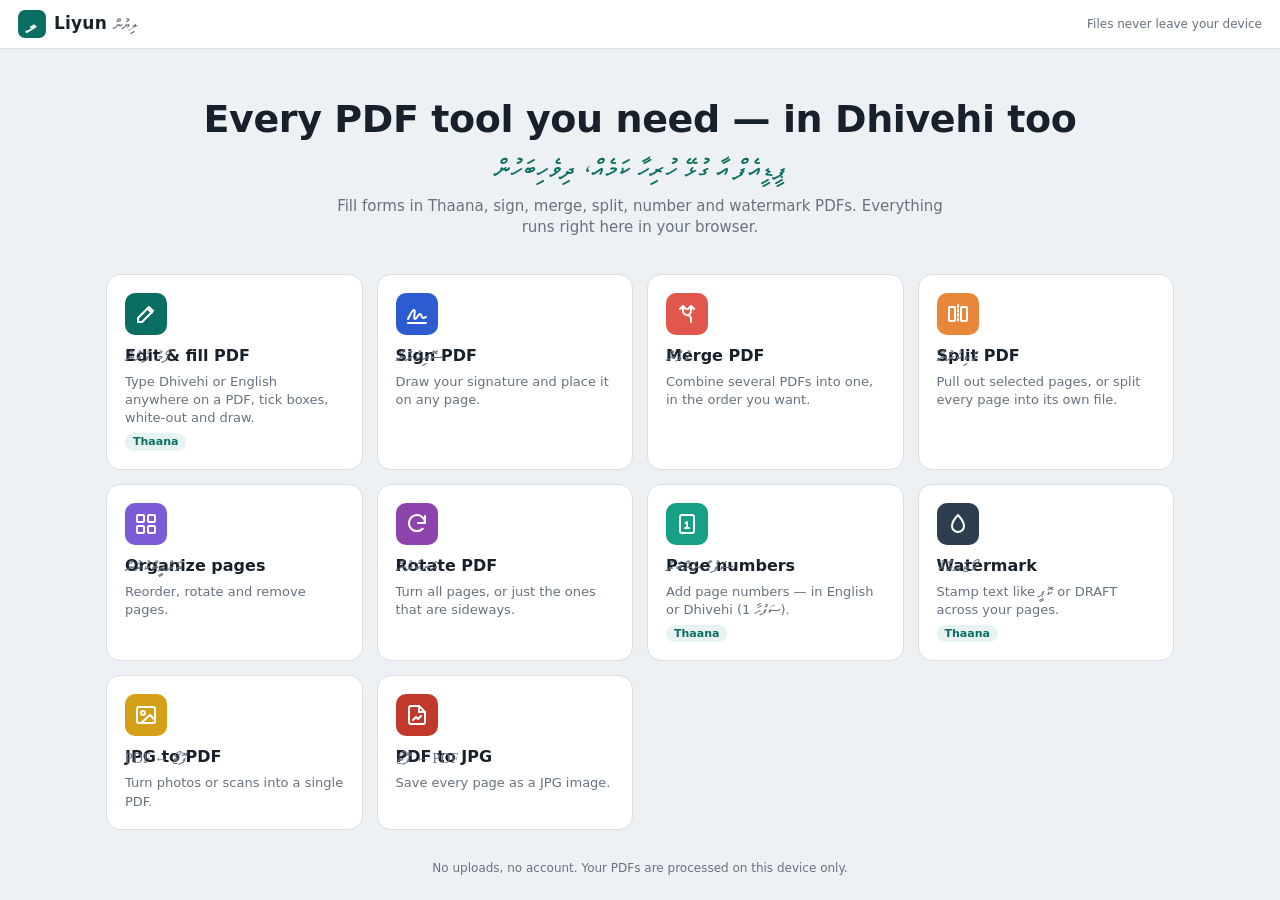
==== index.html @ a62fec7f "Liyun: Dhivehi PDF editor and toolbox Co-Authored-By: Claude Opus 5.5 <noreply@anthropic.com> Claude" ====
<!DOCTYPE html>
<html lang="en">
<head>
<meta charset="utf-8">
<meta name="viewport" content="width=device-width, initial-scale=1">
<title>Liyun — Dhivehi PDF Editor</title>
<style>
@font-face{font-family:"Faruma";src:url([data-uri]) format("truetype");font-display:block;unicode-range:U+0780-07BF,U+060C,U+061B,U+061F,U+FDF2}
:root{
  --bg:#eef1f4; --panel:#ffffff; --ink:#17212b; --muted:#66727f; --line:#d9dee4;
  --accent:#0b6e63; --accent-2:#e6f3f1; --danger:#c0392b; --sel:#1f7ae0;
  --ui:"Faruma",system-ui,-apple-system,"Segoe UI",Roboto,Arial,sans-serif;
}
*{box-sizing:border-box}
html,body{margin:0;height:100%;background:var(--bg);color:var(--ink);font:14px/1.4 var(--ui)}
button,select,input{font:inherit;color:inherit}
.thaana{font-family:"Faruma",sans-serif;direction:rtl}

/* ---------- top bar ---------- */
header{position:sticky;top:0;z-index:50;background:var(--panel);border-bottom:1px solid var(--line);display:flex;flex-wrap:wrap;align-items:center;gap:6px;padding:8px 10px}
.brand{display:flex;align-items:center;gap:8px;margin-right:6px;font-weight:700;letter-spacing:.2px;white-space:nowrap}
.brand .logo{width:28px;height:28px;border-radius:7px;background:var(--accent);color:#fff;display:grid;place-items:center;font-family:Faruma;font-size:17px;padding-top:3px}
.brand small{font-weight:400;color:var(--muted);font-family:Faruma}
.grp{display:flex;align-items:center;gap:2px;padding:2px;border:1px solid var(--line);border-radius:9px;background:#fafbfc}
.sep{flex:1}
.btn{border:0;background:transparent;border-radius:7px;padding:6px 9px;cursor:pointer;display:inline-flex;align-items:center;gap:6px;white-space:nowrap;min-height:32px}
.btn:hover{background:#eef2f5}
.btn[aria-pressed="true"]{background:var(--accent-2);color:var(--accent);box-shadow:inset 0 0 0 1px #b7dcd6}
.btn svg{width:18px;height:18px;flex:none}
.btn.primary{background:var(--accent);color:#fff;padding:7px 14px}
.btn.primary:hover{background:#095a51}
.btn:disabled{opacity:.4;cursor:default}
.lbl{font-size:12px}
@media (max-width:1420px){.lbl.opt{display:none}}
@media (max-width:760px){.lbl{display:none}}
.kbtoggle{font-weight:700;min-width:64px;justify-content:center}
.kbtoggle .dv{font-family:Faruma;font-size:15px}
.num{width:46px;border:1px solid var(--line);border-radius:6px;padding:4px 5px;text-align:center;background:#fff}
.swatch{width:20px;height:20px;border-radius:50%;border:2px solid #fff;box-shadow:0 0 0 1px var(--line);cursor:pointer;padding:0}
.swatch[aria-pressed="true"]{box-shadow:0 0 0 2px var(--sel)}
input[type=color]{width:26px;height:26px;border:0;padding:0;background:none;cursor:pointer}

/* ---------- workspace ---------- */
main{padding:18px 12px 160px;display:flex;flex-direction:column;align-items:center;gap:18px}
.empty{max-width:640px;width:100%;margin-top:6vh;background:var(--panel);border:2px dashed #c3ccd5;border-radius:16px;padding:34px 28px;text-align:center}
.empty.drag{border-color:var(--accent);background:var(--accent-2)}
.empty h1{margin:0 0 4px;font-size:22px}
.empty .dvh{font-family:Faruma;direction:rtl;font-size:20px;color:var(--accent);margin:0 0 14px}
.empty p{color:var(--muted);margin:6px 0 18px}
.steps{display:grid;grid-template-columns:repeat(auto-fit,minmax(170px,1fr));gap:10px;text-align:left;margin-top:22px}
.steps div{background:#f6f8fa;border-radius:10px;padding:10px 12px;font-size:13px;color:#3b4652}
.steps b{display:block;color:var(--ink);margin-bottom:2px}

.pagewrap{display:flex;flex-direction:column;align-items:center;gap:6px}
.pagebar{display:flex;gap:8px;align-items:center;color:var(--muted);font-size:12px}
.pagebar button{border:1px solid var(--line);background:#fff;border-radius:6px;padding:2px 8px;cursor:pointer;font-size:12px}
.page{position:relative;background:#fff;box-shadow:0 1px 3px rgba(0,0,0,.12),0 6px 24px rgba(0,0,0,.06);overflow:hidden}
.page canvas.pdf{position:absolute;left:0;top:0}
.page.deleted{opacity:.25;filter:grayscale(1)}
.page.deleted .layer{pointer-events:none}
.layer{position:absolute;left:0;top:0;transform-origin:0 0;touch-action:none}
body.t-text .layer{cursor:text}
body.t-check .layer,body.t-cross .layer,body.t-dot .layer,body.t-white .layer{cursor:crosshair}
body.t-draw .layer{cursor:crosshair}

/* items */
.it{position:absolute}
.it.sel{outline:1.5px solid var(--sel);outline-offset:1px}
.it .h{display:none;position:absolute;width:12px;height:12px;background:#fff;border:1.5px solid var(--sel);border-radius:3px;right:-7px;bottom:-7px;cursor:nwse-resize;touch-action:none}
.it.sel .h{display:block}
.it .x{display:none;position:absolute;top:-11px;right:-11px;width:20px;height:20px;border-radius:50%;background:var(--danger);color:#fff;border:2px solid #fff;font:bold 12px/16px system-ui;text-align:center;cursor:pointer;padding:0;box-shadow:0 1px 3px rgba(0,0,0,.3);z-index:2}
.it.sel .x{display:block}
.it .grip{display:none;position:absolute;top:-11px;left:-11px;width:20px;height:20px;border-radius:50%;background:var(--sel);color:#fff;border:2px solid #fff;cursor:move;touch-action:none;box-shadow:0 1px 3px rgba(0,0,0,.3);z-index:2}
.it .grip svg{width:12px;height:12px;margin:2px}
.it.text.sel .grip,.it.text:hover .grip{display:block}
.it.text{white-space:pre;line-height:1.5;padding:0 2px;min-width:6px;cursor:text}
.it.text.r{transform:translateX(-100%)}
.it.text .ed{outline:none;min-height:1.5em;min-width:4px}
.it.text:not(.sel):hover{outline:1px dashed #9fb6cc}
.it.mark svg,.it.ink svg{width:100%;height:100%;display:block;overflow:visible}
.it.mark,.it.img,.it.rect,.it.ink{cursor:move}
.it.img img{width:100%;height:100%;display:block;pointer-events:none;user-select:none}
.it.rect{background:#fff}
body.t-white .it.rect{box-shadow:inset 0 0 0 1px #c9d3dc}
.it.rect.sel{box-shadow:inset 0 0 0 1px #c9d3dc}
.it.field{background:rgba(31,122,224,.08);border:1px solid rgba(31,122,224,.35);border-radius:2px;padding:0 2px;outline:none;font-family:Faruma,Arial,Helvetica,sans-serif;color:#0d2a8a}
.it.field:focus{background:rgba(31,122,224,.14);border-color:var(--sel)}
input.it.field[type=checkbox],input.it.field[type=radio]{margin:0;accent-color:#0d2a8a}
.drawing{position:absolute;left:0;top:0;pointer-events:none;overflow:visible}

/* on-screen keyboard */
.osk{position:fixed;left:50%;bottom:10px;transform:translateX(-50%);z-index:60;background:#22303c;color:#fff;border-radius:14px;padding:8px;box-shadow:0 10px 30px rgba(0,0,0,.3);display:none;user-select:none;width:min(620px,calc(100vw - 16px))}
.osk.on{display:block}
.osk .row{display:flex;gap:4px;justify-content:center;margin:4px 0;direction:ltr}
.osk button{flex:1;max-width:52px;height:42px;border:0;border-radius:7px;background:#3a4a58;color:#fff;font:20px Faruma,Arial,Helvetica,sans-serif;cursor:pointer;padding:0;touch-action:manipulation}
.osk button:active{background:#56697a}
.osk button.w{max-width:none;font:13px system-ui}
.osk button.on{background:var(--accent)}
.osk .top{display:flex;justify-content:space-between;align-items:center;font:12px system-ui;color:#aab8c4;padding:0 4px 2px}
.osk .top button{flex:none;height:24px;width:auto;padding:0 10px;font:12px system-ui;max-width:none}

/* modal */
.modal{position:fixed;inset:0;background:rgba(15,23,30,.45);display:none;align-items:center;justify-content:center;z-index:80;padding:12px}
.modal.on{display:flex}
.card{background:#fff;border-radius:14px;padding:16px;width:min(560px,100%);box-shadow:0 20px 50px rgba(0,0,0,.3)}
.card h3{margin:0 0 10px;font-size:16px}
.sigtabs{display:flex;gap:6px;margin-bottom:10px;flex-wrap:wrap}
.sigtabs button{border:1px solid var(--line);background:#fff;border-radius:8px;padding:6px 12px;cursor:pointer;display:inline-flex;align-items:center;gap:6px}
.sigtabs button[aria-pressed="true"]{border-color:var(--accent);background:var(--accent-2);color:var(--accent);font-weight:600}
.sigtabs img{height:22px;max-width:90px;object-fit:contain}
.sigdrop{min-height:200px;border:1px dashed #c3ccd5;border-radius:10px;display:grid;place-items:center;padding:10px;text-align:center;
  background-color:#fff;background-image:linear-gradient(45deg,#f0f2f4 25%,transparent 25%,transparent 75%,#f0f2f4 75%),linear-gradient(45deg,#f0f2f4 25%,transparent 25%,transparent 75%,#f0f2f4 75%);background-size:16px 16px;background-position:0 0,8px 8px}
.sigdrop.drag{border-color:var(--accent)}
.sigdrop small{display:block;color:var(--muted);margin-top:8px;font-size:12px}
.sigdrop canvas{max-width:100%;max-height:220px}
.sigopts{display:flex;flex-wrap:wrap;gap:8px 16px;align-items:center;margin-top:10px;font-size:13px}
.chk{display:flex;gap:6px;align-items:center}
.sigpad{width:100%;height:200px;border:1px solid var(--line);border-radius:10px;background:#fbfcfd;touch-action:none;display:block}
.row-end{display:flex;justify-content:flex-end;gap:8px;margin-top:12px}
.btn.ghost{border:1px solid var(--line)}

.toast{position:fixed;left:50%;top:70px;transform:translateX(-50%);background:#17212b;color:#fff;padding:8px 14px;border-radius:9px;z-index:90;font-size:13px;opacity:0;transition:opacity .2s;pointer-events:none;max-width:90vw;text-align:center}
.toast.on{opacity:1}
.hint{position:fixed;right:12px;bottom:12px;background:#fff;border:1px solid var(--line);border-radius:10px;padding:8px 12px;font-size:12px;color:var(--muted);max-width:280px;z-index:40;box-shadow:0 4px 14px rgba(0,0,0,.06)}
.hint b{color:var(--ink)}
.hidden{display:none!important}

/* ---------- home ---------- */
.topnav{background:#fff;border-bottom:1px solid var(--line);display:flex;align-items:center;gap:10px;padding:10px 18px;position:sticky;top:0;z-index:50}
.topnav .brand{font-size:17px}
.topnav .sp{flex:1}
.topnav .note{color:var(--muted);font-size:12px}
.hero{text-align:center;padding:44px 16px 10px}
.hero h1{font-size:clamp(24px,4vw,38px);margin:0 0 6px;letter-spacing:-.4px}
.hero .dvh{font-family:Faruma;direction:rtl;font-size:clamp(18px,2.6vw,24px);color:var(--accent);margin:0 0 10px}
.hero p{color:var(--muted);max-width:620px;margin:0 auto;font-size:15px}
.continue{max-width:1100px;margin:18px auto 0;padding:0 16px}
.continue button{width:100%;text-align:left;background:var(--accent-2);border:1px solid #b7dcd6;border-radius:12px;padding:12px 16px;cursor:pointer;color:var(--accent);font-weight:600}
.grid{max-width:1100px;margin:26px auto 60px;padding:0 16px;display:grid;grid-template-columns:repeat(auto-fill,minmax(230px,1fr));gap:14px}
@media (max-width:560px){.grid{grid-template-columns:1fr 1fr;gap:10px}.card-t{min-height:0;padding:14px}.card-t .dv{margin-top:0;text-align:left}.card-t p{font-size:12px}}
.card-t{background:#fff;border:1px solid var(--line);border-radius:14px;padding:18px;cursor:pointer;text-align:left;display:flex;flex-direction:column;gap:6px;transition:transform .12s,box-shadow .12s;min-height:150px}
.card-t:hover{transform:translateY(-2px);box-shadow:0 10px 24px rgba(20,40,60,.08);border-color:#c8d2dc}
.card-t .ic{width:42px;height:42px;border-radius:10px;display:grid;place-items:center;color:#fff;margin-bottom:4px}
.card-t .ic svg{width:24px;height:24px}
.card-t h3{margin:0;font-size:16px}
.card-t .dv{font-family:Faruma;direction:rtl;text-align:right;color:var(--muted);font-size:14px;margin-top:-26px}
.card-t p{margin:0;color:var(--muted);font-size:13px}
.card-t .tag{align-self:flex-start;font-size:11px;background:var(--accent-2);color:var(--accent);border-radius:999px;padding:1px 8px;font-weight:600}
.privacy{max-width:1100px;margin:-30px auto 50px;padding:0 16px;color:var(--muted);font-size:12px;text-align:center}

/* ---------- tool view ---------- */
.tv-head{text-align:center;padding:34px 16px 8px}
.tv-head h1{margin:0 0 4px;font-size:clamp(22px,3.4vw,32px)}
.tv-head .dvh{font-family:Faruma;direction:rtl;color:var(--accent);font-size:18px}
.tv-head p{color:var(--muted);margin:6px auto 0;max-width:560px}
.picker{max-width:640px;margin:22px auto;background:#fff;border:2px dashed #c3ccd5;border-radius:16px;padding:36px 20px;text-align:center}
.picker.drag{border-color:var(--accent);background:var(--accent-2)}
.picker .btn.primary{font-size:16px;padding:12px 22px}
.picker small{display:block;color:var(--muted);margin-top:8px}
.work{display:grid;grid-template-columns:1fr 320px;min-height:calc(100vh - 57px)}
@media (max-width:820px){.work{grid-template-columns:1fr}.side{position:static!important;height:auto!important;border-left:0!important;border-top:1px solid var(--line)}}
.stage{padding:22px;overflow:auto}
.side{background:#fff;border-left:1px solid var(--line);padding:18px;position:sticky;top:57px;height:calc(100vh - 57px);overflow:auto;display:flex;flex-direction:column;gap:14px}
.side h2{margin:0;font-size:18px}
.side .opt{display:flex;flex-direction:column;gap:6px}
.side .opt>label.t{font-size:12px;font-weight:600;color:#3b4652;text-transform:uppercase;letter-spacing:.4px}
.side input[type=text],.side input[type=number],.side select{border:1px solid var(--line);border-radius:8px;padding:8px 10px;background:#fff;width:100%}
.side .seg{display:flex;flex-wrap:wrap;gap:6px}
.side .seg button{flex:1;border:1px solid var(--line);background:#fff;border-radius:8px;padding:8px 6px;cursor:pointer;font-size:13px;min-width:70px}
.side .seg button[aria-pressed="true"]{border-color:var(--accent);background:var(--accent-2);color:var(--accent);font-weight:600}
.side .chk{display:flex;gap:8px;align-items:center;font-size:13px}
.side .go{margin-top:auto;padding:14px;font-size:16px;justify-content:center;width:100%}
.side .muted{color:var(--muted);font-size:12px}
.posgrid{display:grid;grid-template-columns:repeat(3,1fr);gap:4px;width:150px}
.posgrid button{height:30px;border:1px solid var(--line);background:#fff;border-radius:6px;cursor:pointer}
.posgrid button[aria-pressed="true"]{background:var(--accent);border-color:var(--accent)}
.posgrid button.blank{visibility:hidden}

.thumbs{display:flex;flex-wrap:wrap;gap:16px;justify-content:center;align-items:flex-start}
.th{position:relative;background:#fff;border-radius:10px;padding:10px 10px 8px;box-shadow:0 1px 3px rgba(0,0,0,.1);display:flex;flex-direction:column;align-items:center;gap:6px;width:170px;user-select:none}
.th.dragging{opacity:.4}
.th.over{outline:2px dashed var(--accent);outline-offset:3px}
.th .pv{width:150px;height:190px;display:grid;place-items:center;position:relative;overflow:hidden}
.th .pv canvas,.th .pv img{max-width:150px;max-height:190px;box-shadow:0 0 0 1px #e3e7eb;transition:transform .2s;background:#fff}
.th .cap{font-size:12px;color:var(--muted);max-width:150px;overflow:hidden;text-overflow:ellipsis;white-space:nowrap}
.th .acts{position:absolute;top:4px;right:4px;display:flex;gap:3px;opacity:0;transition:opacity .15s}
.th:hover .acts,.th:focus-within .acts{opacity:1}
@media (hover:none){.th .acts{opacity:1}}
.th .acts button{width:26px;height:26px;border-radius:50%;border:0;background:#17212bcc;color:#fff;cursor:pointer;display:grid;place-items:center;padding:0}
.th .acts button svg{width:14px;height:14px}
.th .acts button.del{background:var(--danger)}
.th.sel{box-shadow:0 0 0 3px var(--accent)}
.th.sel::after{content:"✓";position:absolute;left:8px;top:8px;width:22px;height:22px;border-radius:50%;background:var(--accent);color:#fff;font:bold 13px/22px system-ui;text-align:center}
.th.off{opacity:.35}
.th .badge{position:absolute;left:0;right:0;font:12px Faruma,Arial,Helvetica,sans-serif;color:#c0392b;text-align:center;pointer-events:none}
.th .wm{position:absolute;inset:0;display:grid;place-items:center;pointer-events:none;font-family:Faruma,Arial,Helvetica,sans-serif;white-space:nowrap}
.addmore{width:170px;min-height:228px;border:2px dashed #c3ccd5;border-radius:10px;background:transparent;cursor:pointer;color:var(--muted);font-size:13px;display:flex;flex-direction:column;align-items:center;justify-content:center;gap:6px}
.addmore:hover{border-color:var(--accent);color:var(--accent)}
.addmore b{font-size:30px;font-weight:300}

.done{max-width:560px;margin:60px auto;background:#fff;border-radius:16px;padding:34px 24px;text-align:center;box-shadow:0 10px 30px rgba(0,0,0,.06)}
.done .ok{width:56px;height:56px;border-radius:50%;background:var(--accent);color:#fff;display:grid;place-items:center;margin:0 auto 12px;font-size:28px}
.done h2{margin:0 0 6px}
.done p{color:var(--muted);margin:0 0 18px}
.done .btns{display:flex;flex-wrap:wrap;gap:8px;justify-content:center}
.busy{position:fixed;inset:0;background:rgba(255,255,255,.7);display:none;place-items:center;z-index:95;font-weight:600}
.busy.on{display:grid}
.busy div{background:#fff;border-radius:12px;padding:16px 22px;box-shadow:0 10px 30px rgba(0,0,0,.12)}

</style>
</head>
<body class="t-text">
<div id="homeView" class="view"></div>
<div id="toolView" class="view hidden"></div>
<div id="editorView" class="view hidden">
<header id="bar">
  <button class="btn" id="backBtn" title="All tools"><svg viewBox="0 0 24 24" fill="none" stroke="currentColor" stroke-width="2" stroke-linecap="round" stroke-linejoin="round"><path d="M15 18l-6-6 6-6"/></svg></button>
  <div class="brand"><div class="logo">ލ</div><div>Liyun</div></div>

  <button class="btn" id="openBtn" title="Open a PDF"><svg viewBox="0 0 24 24" fill="none" stroke="currentColor" stroke-width="2" stroke-linecap="round" stroke-linejoin="round"><path d="M3 7a2 2 0 0 1 2-2h4l2 2h8a2 2 0 0 1 2 2v8a2 2 0 0 1-2 2H5a2 2 0 0 1-2-2z"/></svg><span class="lbl">Open PDF</span></button>

  <div class="grp" id="tools">
    <button class="btn" data-tool="select" title="Select / move (V)"><svg viewBox="0 0 24 24" fill="none" stroke="currentColor" stroke-width="2" stroke-linejoin="round"><path d="M5 3l14 8-6 2-3 6z"/></svg><span class="lbl opt">Select</span></button>
    <button class="btn" data-tool="text" aria-pressed="true" title="Type text — click on the page (T)"><svg viewBox="0 0 24 24" fill="none" stroke="currentColor" stroke-width="2" stroke-linecap="round"><path d="M5 6V4h14v2M12 4v16M9 20h6"/></svg><span class="lbl">Text</span></button>
    <button class="btn" data-tool="check" title="Tick a box (C)"><svg viewBox="0 0 24 24" fill="none" stroke="currentColor" stroke-width="2.6" stroke-linecap="round" stroke-linejoin="round"><path d="M4 12.5l5.5 5.5L20 6"/></svg></button>
    <button class="btn" data-tool="cross" title="Cross mark (X)"><svg viewBox="0 0 24 24" fill="none" stroke="currentColor" stroke-width="2.6" stroke-linecap="round"><path d="M6 6l12 12M18 6L6 18"/></svg></button>
    <button class="btn" data-tool="dot" title="Dot"><svg viewBox="0 0 24 24"><circle cx="12" cy="12" r="5" fill="currentColor"/></svg></button>
    <button class="btn" data-tool="white" title="Whiteout — drag to cover existing content (W)"><svg viewBox="0 0 24 24" fill="none" stroke="currentColor" stroke-width="2"><rect x="4" y="6" width="16" height="12" rx="1.5" fill="#fff"/><path d="M8 10h8M8 14h5" stroke-dasharray="2 2"/></svg><span class="lbl opt">Whiteout</span></button>
    <button class="btn" data-tool="draw" title="Freehand pen (D)"><svg viewBox="0 0 24 24" fill="none" stroke="currentColor" stroke-width="2" stroke-linecap="round" stroke-linejoin="round"><path d="M4 20c3-1 4-3 6-6s4-7 7-9c2-1 3 1 2 3-2 3-6 5-9 8"/></svg><span class="lbl opt">Draw</span></button>
    <button class="btn" id="sigBtn" title="Add a signature"><svg viewBox="0 0 24 24" fill="none" stroke="currentColor" stroke-width="2" stroke-linecap="round"><path d="M3 17c2-4 4-9 6-9s-1 9 1 9 3-5 5-5 1 4 3 4 2-1 3-1M3 21h18"/></svg><span class="lbl opt">Sign</span></button>
    <button class="btn" id="imgBtn" title="Add an image / photo"><svg viewBox="0 0 24 24" fill="none" stroke="currentColor" stroke-width="2" stroke-linejoin="round"><rect x="3" y="4" width="18" height="16" rx="2"/><circle cx="9" cy="10" r="2"/><path d="M21 17l-5-5-9 8"/></svg><span class="lbl opt">Image</span></button>
  </div>

  <div class="grp">
    <button class="btn kbtoggle" id="kbBtn" title="Typing language: phonetic Dhivehi keyboard on/off (Ctrl+Space)"><span class="dv">ދިވެހި</span></button>
    <button class="btn" id="oskBtn" title="Show on-screen Thaana keyboard"><svg viewBox="0 0 24 24" fill="none" stroke="currentColor" stroke-width="2" stroke-linecap="round"><rect x="2" y="6" width="20" height="12" rx="2"/><path d="M6 10h.01M10 10h.01M14 10h.01M18 10h.01M7 14h10"/></svg></button>
  </div>

  <div class="grp" title="Text & mark style">
    <input class="num" id="sizeIn" type="number" min="5" max="72" step="1" value="14" title="Font size (pt)">
    <button class="btn" id="boldBtn" title="Bold" style="font-weight:800;padding:6px 8px">B</button>
    <button class="swatch" data-color="#0d2a8a" style="background:#0d2a8a" aria-pressed="true" title="Blue ink"></button>
    <button class="swatch" data-color="#111111" style="background:#111" title="Black"></button>
    <button class="swatch" data-color="#c0392b" style="background:#c0392b" title="Red"></button>
    <input type="color" id="colorIn" value="#0d2a8a" title="Custom colour">
  </div>

  <div class="grp">
    <button class="btn" id="undoBtn" title="Undo (Ctrl+Z)"><svg viewBox="0 0 24 24" fill="none" stroke="currentColor" stroke-width="2" stroke-linecap="round" stroke-linejoin="round"><path d="M9 14L4 9l5-5"/><path d="M4 9h10a6 6 0 0 1 0 12h-3"/></svg></button>
    <button class="btn" id="zoomOut" title="Zoom out">−</button>
    <span id="zoomLbl" class="lbl" style="min-width:40px;text-align:center">100%</span>
    <button class="btn" id="zoomIn" title="Zoom in">+</button>
  </div>

  <div class="sep"></div>
  <button class="btn primary" id="saveBtn" disabled><svg viewBox="0 0 24 24" fill="none" stroke="currentColor" stroke-width="2" stroke-linecap="round" stroke-linejoin="round"><path d="M12 3v12M7 10l5 5 5-5M5 21h14"/></svg>Download PDF</button>
</header>

<main id="main">
  <div class="empty" id="empty">
    <h1>Edit PDFs and fill forms in Dhivehi</h1>
    <div class="dvh">ޕީޑީއެފް ފޯމުތައް ދިވެހިން ފުރުމަށް</div>
    <p>Open a PDF, click where you want to write, and type. Everything stays in your browser.</p>
    <button class="btn primary" id="openBtn2" style="font-size:15px;padding:10px 18px">Choose a PDF…</button>
    <div style="color:var(--muted);font-size:12px;margin-top:8px">or drop a file here</div>
    <div class="steps">
      <div><b>1 · Type</b>Pick <b style="display:inline">Text</b>, click on a dotted line and type. Your normal keys produce Thaana (phonetic layout: h=ހ, a=ަ …).</div>
      <div><b>2 · Tick & sign</b>Use ✓ / ✗ for boxes, <b style="display:inline">Sign</b> for a signature, <b style="display:inline">Image</b> for a photo.</div>
      <div><b>3 · Fix</b><b style="display:inline">Whiteout</b> covers old text so you can write over it. Drag items to move them.</div>
      <div><b>4 · Save</b><b style="display:inline">Download PDF</b> gives you the filled file, ready to print or email.</div>
    </div>
  </div>
  <div id="pages"></div>
</main>

</div>
<div class="hint hidden" id="hint"></div>

<div class="osk" id="osk">
  <div class="top"><span>Thaana keyboard</span><button id="oskClose">Close</button></div>
  <div id="oskRows"></div>
</div>

<div class="modal" id="sigModal">
  <div class="card">
    <h3>Add your signature <span class="thaana" style="color:var(--muted);font-weight:400">· ސޮއި</span></h3>
    <div class="sigtabs" id="sigTabs">
      <button data-m="draw" aria-pressed="true">Draw</button>
      <button data-m="upload">Upload image</button>
    </div>
    <div id="sigDraw"><canvas class="sigpad" id="sigPad"></canvas></div>
    <div id="sigUp" class="hidden">
      <div class="sigdrop" id="sigDrop">
        <canvas id="sigPrev" class="hidden"></canvas>
        <div id="sigPick"><button class="btn primary" id="sigChoose">Choose signature image…</button><small>A photo or scan of your signature on white paper works best (PNG, JPG)</small></div>
      </div>
      <div class="sigopts hidden" id="sigOpts">
        <label class="chk"><input type="checkbox" id="sigBg" checked> Remove white background</label>
        <label class="chk" id="sigStrWrap">Strength <input type="range" id="sigStr" min="0" max="100" value="55"></label>
        <label class="chk"><input type="checkbox" id="sigInk"> Make ink the selected colour</label>
        <button class="btn ghost" id="sigOther" style="margin-left:auto">Choose another</button>
      </div>
    </div>
    <label class="chk" style="margin-top:10px;font-size:13px;color:var(--muted)"><input type="checkbox" id="sigRemember" checked> Remember this signature on this device</label>
    <div class="row-end">
      <button class="btn ghost" id="sigClear">Clear</button>
      <button class="btn ghost" id="sigCancel">Cancel</button>
      <button class="btn primary" id="sigOk">Place signature</button>
    </div>
  </div>
</div>
<input type="file" id="sigIn" accept="image/*" hidden>

<input type="file" id="fileIn" accept="application/pdf,.pdf" hidden>
<input type="file" id="imgIn" accept="image/*" hidden>
<div class="toast" id="toast"></div>

<script src="pdf.min.js"></script>
<script src="pdf-lib.min.js"></script>
<script src="jszip.min.js"></script>
<script>
"use strict";
pdfjsLib.GlobalWorkerOptions.workerSrc = new URL("pdf.worker.min.js", document.baseURI).href;

/* ================= Thaana phonetic keyboard ================= */
const TMAP = {
  q:"ް",w:"އ",e:"ެ",r:"ރ",t:"ތ",y:"ޔ",u:"ު",i:"ި",o:"ޮ",p:"ޕ",
  a:"ަ",s:"ސ",d:"ދ",f:"ފ",g:"ގ",h:"ހ",j:"ޖ",k:"ކ",l:"ލ",
  z:"ޒ",x:"×",c:"ޗ",v:"ވ",b:"ބ",n:"ނ",m:"މ",
  Q:"ޤ",W:"ޢ",E:"ޭ",R:"ޜ",T:"ޓ",Y:"ޠ",U:"ޫ",I:"ީ",O:"ޯ",P:"÷",
  A:"ާ",S:"ށ",D:"ޑ",F:"ﷲ",G:"ޣ",H:"ޙ",J:"ޛ",K:"ޚ",L:"ޅ",
  Z:"ޡ",X:"ޘ",C:"ޝ",V:"ޥ",B:"ޞ",N:"ޏ",M:"ޟ",
  ",":"،",";":"؛","?":"؟","<":">",">":"<","(":")",")":"(","[":"]","]":"[","{":"}","}":"{"
};
const isFili = ch => /[ަ-ް]/.test(ch);
const RTL_RE = /[֐-ࣿיִ-﷿ﹰ-﻿]/;
const LTR_RE = /[A-Za-zÀ-ɏ]/;
function textDir(s){
  for (const ch of s){ if (RTL_RE.test(ch)) return "rtl"; if (LTR_RE.test(ch)) return "ltr"; }
  return null;
}

/* ================= state ================= */
const S = {
  file:null, name:"document.pdf", pdf:null, pages:[], items:[], scale:1,
  tool:"text", dv:true, size:14, color:"#0d2a8a", bold:false, sel:null,
  history:[], osk:false, current:0
};
let uid = 1;
const $ = id => document.getElementById(id);
const pagesEl = $("pages");

function toast(msg, ms=2600){ const t=$("toast"); t.textContent=msg; t.classList.add("on"); clearTimeout(t._h); t._h=setTimeout(()=>t.classList.remove("on"),ms); }

/* ================= tools & settings ================= */
function setTool(t){
  S.tool=t;
  document.querySelectorAll("#tools [data-tool]").forEach(b=>b.setAttribute("aria-pressed", b.dataset.tool===t));
  document.body.className = document.body.className.replace(/\bt-\w+/g,"").trim()+" t-"+t;
  if (t!=="select" && t!=="text") select(null);
  updateHint();
}
document.querySelectorAll("#tools [data-tool]").forEach(b=>b.onclick=()=>setTool(b.dataset.tool));

function setDv(on){
  S.dv=on;
  const b=$("kbBtn");
  b.innerHTML = on ? '<span class="dv">ދިވެހި</span>' : 'EN';
  b.setAttribute("aria-pressed", on);
  document.querySelectorAll(".ed,.it.field,[data-dv]").forEach(typingAttrs);
  updateHint();
}
// Phone keyboards auto-capitalise the first letter of a sentence. In Dhivehi mode a capital
// key is a different letter (h=ހ, H=ޙ), so switch that off while typing Thaana.
function typingAttrs(el){
  if(!el || !el.setAttribute) return;
  el.setAttribute("autocapitalize", S.dv ? "off" : "sentences");
  el.setAttribute("autocorrect","off");
  el.setAttribute("autocomplete","off");
  el.spellcheck=false;
}
$("kbBtn").onmousedown = e=>e.preventDefault();
$("kbBtn").onclick=()=>{ setDv(!S.dv); toast(S.dv?"Dhivehi typing on — your keys type Thaana":"English typing"); };

function updateHint(){
  const h=$("hint");
  if(!S.pdf || curView!=="editor"){h.classList.add("hidden");return;}
  h.classList.remove("hidden");
  const m={
    select:"<b>Select:</b> click an item to select it, drag to move, Delete to remove.",
    text:`<b>Text:</b> click on a line and type. Typing in <b>${S.dv?"Dhivehi":"English"}</b> — Ctrl+Space switches.`,
    check:"<b>Tick:</b> click a box to place ✓. Size follows the font size.",
    cross:"<b>Cross:</b> click to place ✗.",
    dot:"<b>Dot:</b> click to place a dot.",
    white:"<b>Whiteout:</b> drag a box over text you want to hide, then type on top.",
    draw:"<b>Draw:</b> drag to draw freehand."
  };
  h.innerHTML=m[S.tool]||"";
}

function setColor(c){
  S.color=c; $("colorIn").value=c;
  document.querySelectorAll(".swatch").forEach(s=>s.setAttribute("aria-pressed", s.dataset.color===c));
  const it=selItem(); if(it && "color" in it && it.type!=="rect"){ pushHist(); it.color=c; renderItem(it); }
}
document.querySelectorAll(".swatch").forEach(s=>{ s.onmousedown=e=>e.preventDefault(); s.onclick=()=>setColor(s.dataset.color); });
$("colorIn").oninput=e=>setColor(e.target.value);
$("sizeIn").onchange=e=>{
  const v=Math.max(5,Math.min(72,+e.target.value||14)); S.size=v; e.target.value=v;
  const it=selItem(); if(it && it.type==="text"){ pushHist(); it.size=v; renderItem(it); }
};
$("boldBtn").onmousedown=e=>e.preventDefault();
$("boldBtn").onclick=()=>{
  S.bold=!S.bold; $("boldBtn").setAttribute("aria-pressed",S.bold);
  const it=selItem(); if(it && it.type==="text"){ pushHist(); it.bold=S.bold; renderItem(it); }
};

/* ================= open PDF ================= */
$("openBtn").onclick=$("openBtn2").onclick=()=>$("fileIn").click();
$("fileIn").onchange=e=>{ const f=e.target.files[0]; if(f) openFile(f); e.target.value=""; };
const emptyEl=$("empty");
["dragover","dragenter"].forEach(ev=>document.addEventListener(ev,e=>{e.preventDefault(); emptyEl.classList.add("drag");}));
["dragleave","drop"].forEach(ev=>document.addEventListener(ev,e=>{e.preventDefault(); emptyEl.classList.remove("drag");}));
document.addEventListener("drop",e=>{
  if(curView!=="editor") return;
  const f=[...e.dataTransfer.files].find(f=>/pdf$/i.test(f.type)||/\.pdf$/i.test(f.name));
  if(f) openFile(f); else { const im=[...e.dataTransfer.files].find(f=>/^image\//.test(f.type)); if(im && S.pdf) addImageFile(im); }
});

async function openFile(file, force){
  if (!force && S.dirty && !confirmReplace()) return;
  try{
    const buf=new Uint8Array(await file.arrayBuffer());
    S.file=buf.slice(0); S.name=file.name||"document.pdf";
    const pdf=await pdfjsLib.getDocument({data:buf, isEvalSupported:false}).promise;
    S.pdf=pdf; S.dirty=false; S.items=[]; S.history=[]; S.sel=null; S.pages=[];
    pagesEl.innerHTML=""; emptyEl.classList.add("hidden");
    for(let i=1;i<=pdf.numPages;i++){
      const pg=await pdf.getPage(i);
      const vp=pg.getViewport({scale:1});
      S.pages.push({num:i, pg, vp, w:vp.width, h:vp.height, rotate:pg.rotate, deleted:false, rendered:0});
    }
    S.scale=fitScale();
    buildPages();
    for (const P of S.pages) await addFormFields(P);
    $("saveBtn").disabled=false;
    document.title = S.name+" — Liyun";
    updateHint();
    const nf=S.items.filter(i=>i.type==="field").length;
    if(S.pendingSign){ S.pendingSign=false; setTimeout(()=>$("sigBtn").click(),300); }
    toast(nf? `Loaded ${pdf.numPages} page(s) · ${nf} fillable field(s) found` : `Loaded ${pdf.numPages} page(s) — click anywhere to type`);
  }catch(err){
    console.error(err);
    toast("Couldn't open that PDF: "+(err.message||err), 5000);
  }
}
let pendingReplace=false;
function confirmReplace(){ if(pendingReplace){pendingReplace=false;return true;} pendingReplace=true; toast("You have unsaved edits. Open the file again to replace them.",4000); setTimeout(()=>pendingReplace=false,6000); return false; }

function fitScale(){
  const avail=Math.min(window.innerWidth-28, 1100);
  const w=Math.max(...S.pages.map(p=>p.w));
  return Math.max(0.4, Math.min(2, avail/w));
}

/* ================= page rendering ================= */
let io;
function buildPages(){
  pagesEl.innerHTML="";
  pagesEl.style.cssText="display:flex;flex-direction:column;align-items:center;gap:18px";
  io && io.disconnect();
  io=new IntersectionObserver(ents=>ents.forEach(en=>{ if(en.isIntersecting) renderPage(S.pages[+en.target.dataset.i]); }),{rootMargin:"600px"});
  S.pages.forEach((P,i)=>{
    const wrap=document.createElement("div"); wrap.className="pagewrap";
    const bar=document.createElement("div"); bar.className="pagebar";
    bar.innerHTML=`<span>Page ${P.num} of ${S.pages.length}</span><button>${P.deleted?"Restore page":"Remove page"}</button>`;
    bar.querySelector("button").onclick=()=>{ P.deleted=!P.deleted; P.el.classList.toggle("deleted",P.deleted); bar.querySelector("button").textContent=P.deleted?"Restore page":"Remove page"; toast(P.deleted?`Page ${P.num} will be left out of the download`:`Page ${P.num} restored`); };
    const el=document.createElement("div"); el.className="page"+(P.deleted?" deleted":""); el.dataset.i=i;
    const cv=document.createElement("canvas"); cv.className="pdf";
    const layer=document.createElement("div"); layer.className="layer";
    layer.style.width=P.w+"px"; layer.style.height=P.h+"px";
    el.append(cv,layer); wrap.append(bar,el); pagesEl.append(wrap);
    P.el=el; P.cv=cv; P.layer=layer; P.rendered=0;
    attachLayer(P);
    io.observe(el);
  });
  applyScale();
  S.items.forEach(renderItem);
}
function applyScale(){
  const s=S.scale;
  $("zoomLbl").textContent=Math.round(s*100)+"%";
  S.pages.forEach(P=>{
    P.el.style.width=P.w*s+"px"; P.el.style.height=P.h*s+"px";
    P.layer.style.transform=`scale(${s})`;
    P.cv.style.width=P.w*s+"px"; P.cv.style.height=P.h*s+"px";
    if(P.rendered && P.rendered!==s){ P.rendered=0; const r=P.el.getBoundingClientRect(); if(r.bottom>-600 && r.top<innerHeight+600) renderPage(P); }
  });
}
async function renderPage(P){
  if(!P || P.rendered===S.scale || P.rendering) return;
  P.rendering=true;
  const s=S.scale, dpr=Math.min(window.devicePixelRatio||1, 3);
  const vp=P.pg.getViewport({scale:s*dpr});
  const off=document.createElement("canvas"); off.width=Math.ceil(vp.width); off.height=Math.ceil(vp.height);
  try{
    await P.pg.render({canvasContext:off.getContext("2d"), viewport:vp}).promise;
    P.cv.width=off.width; P.cv.height=off.height; P.cv.getContext("2d").drawImage(off,0,0);
    P.rendered=s;
  }catch(e){ console.warn(e); }
  P.rendering=false;
  if(P.rendered!==S.scale) renderPage(P);
}
let zt;
function zoom(f){ if(!S.pdf) return; const old=S.scale; S.scale=Math.max(0.3,Math.min(4,+(S.scale*f).toFixed(3)));
  const m=$("main"); const cy=(scrollY+innerHeight/2)/ (document.body.scrollHeight||1);
  applyScale(); window.scrollTo(scrollX, cy*document.body.scrollHeight-innerHeight/2); }
$("zoomIn").onclick=()=>zoom(1.2); $("zoomOut").onclick=()=>zoom(1/1.2);

/* ================= items ================= */
function selItem(){ return S.items.find(i=>i.id===S.sel); }
function pushHist(){ S.dirty=true; S.history.push(S.items.map(i=>({...i}))); if(S.history.length>200) S.history.shift(); }
function undo(){
  const prev=S.history.pop(); if(!prev){ toast("Nothing to undo"); return; }
  S.items.filter(i=>i.type!=="field").forEach(i=>i.el && i.el.remove());
  const fields=S.items.filter(i=>i.type==="field");
  S.items=prev.map(i=>{ const o={...i}; if(o.type==="field"){ const f=fields.find(x=>x.id===o.id); o.el=f&&f.el; } else o.el=null; return o; });
  S.items.forEach(i=>{ if(i.type==="field"){ restoreField(i); } else renderItem(i); });
  S.sel=null;
}
$("undoBtn").onclick=undo;

function addItem(it){ it.id=uid++; S.items.push(it); renderItem(it); return it; }
function removeItem(it){ it.el && it.el.remove(); S.items=S.items.filter(i=>i!==it); if(S.sel===it.id) S.sel=null; }
function select(id){
  if(S.sel===id) return;
  const prev=selItem(); prev && prev.el && prev.el.classList.remove("sel");
  S.sel=id; const it=selItem();
  if(it){ it.el.classList.add("sel");
    if(it.type==="text"){ S.size=it.size; $("sizeIn").value=it.size; S.bold=!!it.bold; $("boldBtn").setAttribute("aria-pressed",S.bold); }
  }
}

const MARKS={
  check:'<path d="M4 12.5L9.5 18L20 6" fill="none" stroke="currentColor" stroke-width="2.8" stroke-linecap="round" stroke-linejoin="round"/>',
  cross:'<path d="M5.5 5.5L18.5 18.5M18.5 5.5L5.5 18.5" fill="none" stroke="currentColor" stroke-width="2.8" stroke-linecap="round"/>',
  dot:'<circle cx="12" cy="12" r="5.5" fill="currentColor"/>'
};
const MARK_PATHS={check:"M4 12.5L9.5 18L20 6", cross:"M5.5 5.5L18.5 18.5M18.5 5.5L5.5 18.5"};
const GRIP='<svg viewBox="0 0 12 12" fill="#fff"><circle cx="4" cy="3" r="1.2"/><circle cx="8" cy="3" r="1.2"/><circle cx="4" cy="6" r="1.2"/><circle cx="8" cy="6" r="1.2"/><circle cx="4" cy="9" r="1.2"/><circle cx="8" cy="9" r="1.2"/></svg>';

function renderItem(it){
  if(it.type==="field") return;
  const P=S.pages[it.page]; if(!P||!P.layer) return;
  let el=it.el;
  if(!el){
    el=document.createElement("div"); it.el=el; el.dataset.id=it.id;
    el.className="it "+it.type;
    if(it.type==="text"){
      el.innerHTML=`<div class="grip" title="Drag to move">${GRIP}</div><div class="ed" spellcheck="false"></div><button class="x" title="Delete">×</button>`;
      const ed=el.querySelector(".ed");
      try{ ed.contentEditable="plaintext-only"; }catch(e){ ed.contentEditable="true"; }
      if(ed.contentEditable!=="plaintext-only") ed.contentEditable="true";
      typingAttrs(ed);
      ed.textContent=it.text||"";
      ed.addEventListener("focus",()=>{ select(it.id); it._before=it.text; if(S.osk) ed.setAttribute("inputmode","none"); });
      ed.addEventListener("input",()=>{ it.text=ed.innerText.replace(/\n$/,""); updateTextDir(it); });
      ed.addEventListener("blur",()=>{
        it.text=ed.innerText.replace(/\n$/,"");
        if(!it.text.trim()){ removeItem(it); if(it._before) {} }
        else if(it._before!==it.text && it._before!==undefined){ /* history captured on create/edit start */ }
      });
      ed.addEventListener("paste",e=>{ e.preventDefault(); const t=(e.clipboardData||window.clipboardData).getData("text/plain"); document.execCommand("insertText",false,t); });
      el.querySelector(".grip").addEventListener("pointerdown",e=>startMove(e,it));
    } else {
      el.innerHTML=(it.type==="mark"?`<svg viewBox="0 0 24 24">${MARKS[it.kind]}</svg>`:
                   it.type==="img"?`<img alt="" draggable="false">`:
                   it.type==="ink"?`<svg></svg>`:"")+
                   `<button class="x" title="Delete">×</button>`+(it.type!=="ink"?`<div class="h" title="Resize"></div>`:"");
      el.addEventListener("pointerdown",e=>{ if(e.target.closest(".x,.h")) return; if(S.tool==="draw"||S.tool==="white"&&it.type!=="rect") return; startMove(e,it); });
      const h=el.querySelector(".h"); h && h.addEventListener("pointerdown",e=>startResize(e,it));
    }
    el.querySelector(".x").addEventListener("pointerdown",e=>{ e.stopPropagation(); e.preventDefault(); pushHist(); removeItem(it); });
    P.layer.append(el);
  }
  el.style.left=(it.type==="text"?it.ax:it.x)+"px"; el.style.top=it.y+"px";
  if(it.type==="text"){
    const ed=el.querySelector(".ed");
    if(document.activeElement!==ed && ed.innerText.replace(/\n$/,"")!==it.text) ed.textContent=it.text;
    ed.style.font=`${it.bold?700:400} ${it.size}px/1.5 Faruma, Arial, Helvetica, sans-serif`;
    el.style.color=it.color;
    updateTextDir(it);
  } else {
    el.style.width=it.w+"px"; el.style.height=it.h+"px";
    if(it.type==="mark") el.style.color=it.color;
    if(it.type==="img") el.querySelector("img").src=it.src;
    if(it.type==="rect") el.style.background=it.color||"#fff";
    if(it.type==="ink"){
      const svg=el.querySelector("svg"); svg.setAttribute("viewBox",`0 0 ${it.w} ${it.h}`);
      svg.innerHTML=`<path d="${it.d}" fill="none" stroke="${it.color}" stroke-width="${it.lw}" stroke-linecap="round" stroke-linejoin="round"/>`;
    }
  }
  if(S.sel===it.id) el.classList.add("sel");
}
function updateTextDir(it){
  const d=textDir(it.text||"") || (it.anchor==="r"?"rtl":"ltr");
  it.dir=d;
  const ed=it.el.querySelector(".ed");
  ed.dir=d; ed.style.textAlign = d==="rtl"?"right":"left";
  it.el.classList.toggle("r", it.anchor==="r");
}

/* ---- move / resize ---- */
function layerPoint(P,e){ const r=P.layer.getBoundingClientRect(); return {x:(e.clientX-r.left)/S.scale, y:(e.clientY-r.top)/S.scale}; }
function startMove(e,it){
  e.preventDefault(); e.stopPropagation();
  select(it.id);
  if(document.activeElement && document.activeElement.classList.contains("ed") && it.type!=="text") document.activeElement.blur();
  const P=S.pages[it.page]; const p0=layerPoint(P,e);
  const ox=it.type==="text"?it.ax:it.x, oy=it.y; let moved=false;
  const mv=ev=>{ const p=layerPoint(P,ev); const dx=p.x-p0.x, dy=p.y-p0.y;
    if(!moved && Math.hypot(dx,dy)*S.scale<2) return;
    if(!moved){ pushHist(); moved=true; }
    if(it.type==="text") it.ax=ox+dx; else it.x=ox+dx; it.y=oy+dy; renderItem(it); };
  const up=()=>{ removeEventListener("pointermove",mv); removeEventListener("pointerup",up); };
  addEventListener("pointermove",mv); addEventListener("pointerup",up);
}
function startResize(e,it){
  e.preventDefault(); e.stopPropagation(); select(it.id); pushHist();
  const P=S.pages[it.page]; const p0=layerPoint(P,e); const w0=it.w,h0=it.h, ratio=w0/h0;
  const keep = it.type==="mark"||it.type==="img";
  const mv=ev=>{ const p=layerPoint(P,ev); let w=Math.max(6,w0+p.x-p0.x), h=Math.max(6,h0+p.y-p0.y);
    if(keep && !ev.shiftKey){ if(w/ratio>h) h=w/ratio; else w=h*ratio; }
    it.w=w; it.h=h; renderItem(it); };
  const up=()=>{ removeEventListener("pointermove",mv); removeEventListener("pointerup",up); };
  addEventListener("pointermove",mv); addEventListener("pointerup",up);
}

/* ---- layer interactions (creating things) ---- */
function attachLayer(P){
  const L=P.layer;
  L.addEventListener("pointerdown",e=>{
    if(P.deleted) return;
    if(e.target.closest(".it")) return;    // clicks on items handled by them
    const idx=S.pages.indexOf(P); S.current=idx;
    const p=layerPoint(P,e);
    const t=S.tool;
    if(t==="select"){ select(null); if(document.activeElement) document.activeElement.blur(); return; }
    if(t==="text"){
      e.preventDefault();
      if(document.activeElement && document.activeElement.classList.contains("ed")) document.activeElement.blur();
      pushHist();
      const it=addItem({type:"text",page:idx, anchor:S.dv?"r":"l", ax:S.dv?p.x+2:p.x-2, y:p.y-S.size*1.18, text:"", size:S.size, color:S.color, bold:S.bold});
      select(it.id);
      it.el.querySelector(".ed").focus();
      return;
    }
    if(t==="check"||t==="cross"||t==="dot"){
      e.preventDefault(); pushHist();
      const sz=Math.round(S.size*1.15*10)/10;
      const it=addItem({type:"mark",kind:t,page:idx,x:p.x-sz/2,y:p.y-sz/2,w:sz,h:sz,color:S.color});
      select(it.id); return;
    }
    if(t==="white"){
      e.preventDefault(); pushHist();
      const it=addItem({type:"rect",page:idx,x:p.x,y:p.y,w:1,h:1,color:"#ffffff"}); select(it.id);
      const mv=ev=>{ const q=layerPoint(P,ev); it.x=Math.min(p.x,q.x); it.y=Math.min(p.y,q.y); it.w=Math.abs(q.x-p.x); it.h=Math.abs(q.y-p.y); renderItem(it); };
      const up=()=>{ removeEventListener("pointermove",mv); removeEventListener("pointerup",up); if(it.w<3||it.h<3){ removeItem(it); S.history.pop(); } };
      addEventListener("pointermove",mv); addEventListener("pointerup",up); return;
    }
    if(t==="draw"){
      e.preventDefault(); select(null);
      const pts=[[p.x,p.y]];
      const svg=document.createElementNS("http://www.w3.org/2000/svg","svg");
      svg.setAttribute("class","drawing"); svg.setAttribute("width",P.w); svg.setAttribute("height",P.h);
      const lw=Math.max(1,S.size/9);
      svg.innerHTML=`<path fill="none" stroke="${S.color}" stroke-width="${lw}" stroke-linecap="round" stroke-linejoin="round"/>`;
      L.append(svg); const path=svg.firstChild;
      const mv=ev=>{ const q=layerPoint(P,ev); const l=pts[pts.length-1]; if(Math.hypot(q.x-l[0],q.y-l[1])<0.6) return; pts.push([q.x,q.y]); path.setAttribute("d",ptsToD(pts,0,0)); };
      const up=()=>{ removeEventListener("pointermove",mv); removeEventListener("pointerup",up); svg.remove();
        if(pts.length<2) pts.push([p.x+0.3,p.y+0.3]);
        const xs=pts.map(a=>a[0]), ys=pts.map(a=>a[1]); const pad=lw;
        const x=Math.min(...xs)-pad, y=Math.min(...ys)-pad, w=Math.max(...xs)-x+pad, h=Math.max(...ys)-y+pad;
        pushHist(); addItem({type:"ink",page:idx,x,y,w,h,d:ptsToD(pts,x,y),lw,color:S.color}); };
      addEventListener("pointermove",mv); addEventListener("pointerup",up);
    }
  });
}
function ptsToD(pts,ox,oy){
  const f=n=>Math.round(n*100)/100;
  if(pts.length<3) return "M"+pts.map(p=>f(p[0]-ox)+" "+f(p[1]-oy)).join("L");
  let d=`M${f(pts[0][0]-ox)} ${f(pts[0][1]-oy)}`;
  for(let i=1;i<pts.length-1;i++){
    const mx=(pts[i][0]+pts[i+1][0])/2, my=(pts[i][1]+pts[i+1][1])/2;
    d+=`Q${f(pts[i][0]-ox)} ${f(pts[i][1]-oy)} ${f(mx-ox)} ${f(my-oy)}`;
  }
  const l=pts[pts.length-1]; d+=`L${f(l[0]-ox)} ${f(l[1]-oy)}`; return d;
}

/* ================= form fields (AcroForm) ================= */
async function addFormFields(P){
  let anns=[]; try{ anns=await P.pg.getAnnotations({intent:"display"}); }catch(e){ return; }
  const idx=S.pages.indexOf(P);
  for(const a of anns){
    if(a.subtype!=="Widget" || !a.fieldName || a.readOnly || a.hidden) continue;
    const [x1,y1,x2,y2]=P.vp.convertToViewportRectangle(a.rect);
    const x=Math.min(x1,x2), y=Math.min(y1,y2), w=Math.abs(x2-x1), h=Math.abs(y2-y1);
    let kind=null;
    if(a.fieldType==="Tx") kind=a.multiLine?"textarea":"text";
    else if(a.fieldType==="Btn" && a.checkBox) kind="checkbox";
    else if(a.fieldType==="Btn" && a.radioButton) kind="radio";
    else if(a.fieldType==="Ch") kind="select";
    if(!kind) continue;
    const it={id:uid++, type:"field", kind, page:idx, x,y,w,h, name:a.fieldName, rect:a.rect,
      value: kind==="checkbox" ? (a.fieldValue && a.fieldValue!=="Off" && a.fieldValue===a.exportValue) :
             kind==="radio" ? (a.fieldValue===a.buttonValue) : (Array.isArray(a.fieldValue)?a.fieldValue[0]:a.fieldValue)||"",
      exportValue:a.exportValue, buttonValue:a.buttonValue, options:a.options||[], maxLen:a.maxLen||0, comb:a.comb,
      fontSize:(a.textAlignment, 0)};
    S.items.push(it); restoreField(it);
  }
}
function restoreField(it){
  const P=S.pages[it.page];
  let el=it.el;
  if(!el){
    if(it.kind==="textarea"){ el=document.createElement("textarea"); el.style.resize="none"; }
    else if(it.kind==="select"){ el=document.createElement("select"); el.innerHTML='<option value=""></option>'+it.options.map(o=>`<option value="${esc(o.exportValue)}">${esc(o.displayValue)}</option>`).join(""); }
    else { el=document.createElement("input"); el.type=it.kind; if(it.kind==="radio") el.name="r_"+it.name; }
    el.className="it field"; el.dataset.id=it.id; el.title=it.name; typingAttrs(el);
    if(it.maxLen && (it.kind==="text"||it.kind==="textarea")) el.maxLength=it.maxLen;
    el.addEventListener("focus",()=>{ select(null); });
    const sync=()=>{
      if(it.kind==="checkbox") it.value=el.checked;
      else if(it.kind==="radio"){ S.items.filter(o=>o.type==="field"&&o.kind==="radio"&&o.name===it.name).forEach(o=>{ o.value=(o===it)&&el.checked; if(o.el && o!==it) o.el.checked=false; }); }
      else { it.value=el.value; if(it.kind!=="select"){ const d=textDir(el.value)||"ltr"; el.dir=d; } }
    };
    el.addEventListener("input",sync); el.addEventListener("change",sync);
    el.addEventListener("pointerdown",e=>e.stopPropagation());
    it.el=el; P.layer.append(el);
  }
  el.style.left=it.x+"px"; el.style.top=it.y+"px"; el.style.width=it.w+"px"; el.style.height=it.h+"px";
  if(it.kind==="text"||it.kind==="textarea"){
    const fs=Math.max(6,Math.min(14,it.kind==="text"?it.h*0.68:12));
    el.style.fontSize=fs+"px"; el.style.lineHeight=it.kind==="text"?(it.h-2)+"px":"1.3";
    el.value=it.value||""; el.dir=textDir(el.value)||"ltr";
  } else if(it.kind==="select"){ el.value=it.value||""; el.style.fontSize=Math.max(6,Math.min(13,it.h*0.65))+"px"; }
  else el.checked=!!it.value;
}
function esc(s){ return String(s??"").replace(/[&<>"]/g,c=>({"&":"&amp;","<":"&lt;",">":"&gt;",'"':"&quot;"}[c])); }

/* ================= keyboard handling ================= */
function isTypingTarget(t){ return t && (t.classList?.contains("ed") || ((t.classList?.contains("field")||t.dataset?.dv!==undefined) && (t.tagName==="TEXTAREA" || t.type==="text"))); }
document.addEventListener("beforeinput",e=>{
  if(!S.dv || !isTypingTarget(e.target)) return;
  if(e.inputType!=="insertText" || !e.data) return;
  let out="", changed=false;
  for(const ch of e.data){ if(TMAP[ch]!==undefined){ out+=TMAP[ch]; changed=true; } else out+=ch; }
  if(!changed) return;
  e.preventDefault();
  insertAtCursor(e.target, out);
}, true);
function convertLatin(t){
  if(!S.dv || !isTypingTarget(t)) return;
  const conv=str=>{ let o="",ch=false; for(const c of str){ const m=/[A-Za-z]/.test(c)?TMAP[c]:undefined; if(m!==undefined){o+=m;ch=true;} else o+=c; } return ch?o:null; };
  if(t.tagName==="INPUT"||t.tagName==="TEXTAREA"){
    const n=conv(t.value); if(n===null) return; const a=t.selectionStart,b=t.selectionEnd; t.value=n; try{t.setSelectionRange(a,b);}catch(e){}
    t.dispatchEvent(new Event("input",{bubbles:true}));
  } else {
    const sel=getSelection(); const an=sel.anchorNode, ao=sel.anchorOffset; let hit=false;
    const w=document.createTreeWalker(t,NodeFilter.SHOW_TEXT); let nd;
    while((nd=w.nextNode())){ const n=conv(nd.data); if(n!==null){ nd.data=n; hit=true; if(nd===an) try{ sel.collapse(nd,Math.min(ao,n.length)); }catch(e){} } }
    if(hit) t.dispatchEvent(new Event("input",{bubbles:true}));
  }
}
document.addEventListener("compositionend",e=>setTimeout(()=>convertLatin(e.target),0),true);
document.addEventListener("input",e=>{ if(!e.isComposing && e.inputType && e.inputType!=="insertText") convertLatin(e.target); },true);
function insertAtCursor(target, str){
  if(target.tagName==="INPUT"||target.tagName==="TEXTAREA"){
    const s=target.selectionStart, en=target.selectionEnd;
    if(!document.execCommand("insertText",false,str)){ target.setRangeText(str,s,en,"end"); }
    target.dispatchEvent(new Event("input",{bubbles:true}));
  } else {
    if(!document.execCommand("insertText",false,str)){
      const sel=getSelection(); if(!sel.rangeCount) return; const r=sel.getRangeAt(0); r.deleteContents(); r.insertNode(document.createTextNode(str)); r.collapse(false);
      target.dispatchEvent(new Event("input",{bubbles:true}));
    }
  }
}
document.addEventListener("keydown",e=>{
  const typing=isTypingTarget(document.activeElement);
  if((e.ctrlKey||e.metaKey) && e.code==="Space"){ e.preventDefault(); setDv(!S.dv); toast(S.dv?"Dhivehi typing":"English typing",1200); return; }
  if((e.ctrlKey||e.metaKey) && !e.shiftKey && e.key.toLowerCase()==="z" && !typing && curView==="editor"){ e.preventDefault(); undo(); return; }
  if(e.key==="Escape"){ if(typing) document.activeElement.blur(); select(null); return; }
  if(typing) return;
  if((e.key==="Delete"||e.key==="Backspace") && selItem()){ e.preventDefault(); pushHist(); removeItem(selItem()); return; }
  const it=selItem();
  if(it && e.key.startsWith("Arrow")){ e.preventDefault(); const st=e.shiftKey?5:0.5; pushHist();
    const k=it.type==="text"?"ax":"x";
    if(e.key==="ArrowLeft") it[k]-=st; if(e.key==="ArrowRight") it[k]+=st; if(e.key==="ArrowUp") it.y-=st; if(e.key==="ArrowDown") it.y+=st; renderItem(it); return; }
  if(e.ctrlKey||e.metaKey||e.altKey) return;
  const map={v:"select",t:"text",c:"check",x:"cross",w:"white",d:"draw"};
  if(map[e.key.toLowerCase()] && S.pdf && curView==="editor"){ setTool(map[e.key.toLowerCase()]); }
});
// click outside any item deselects
document.addEventListener("pointerdown",e=>{ if(!e.target.closest(".it,header,.osk,.modal")) { select(null); } });

/* ================= on-screen Thaana keyboard ================= */
const OSK_ROWS=[["q","w","e","r","t","y","u","i","o","p"],["a","s","d","f","g","h","j","k","l"],["z","x","c","v","b","n","m",",","."]];
let oskShift=false;
function buildOsk(){
  const R=$("oskRows"); R.innerHTML="";
  OSK_ROWS.forEach((row,ri)=>{
    const d=document.createElement("div"); d.className="row";
    if(ri===2){ const sh=mkKey("⇧",()=>{oskShift=!oskShift; buildOsk();},"w"); sh.style.maxWidth="62px"; if(oskShift) sh.classList.add("on"); d.append(sh); }
    row.forEach(k=>{ const key=oskShift?k.toUpperCase():k; let ch=TMAP[key]??(oskShift?k:k); if(key===","&&oskShift) ch="؟";
      const label=isFili(ch)?"◌"+ch:ch; d.append(mkKey(label,()=>oskType(ch))); });
    if(ri===2){ d.append(mkKey("⌫",()=>oskDel(),"w")); }
    R.append(d);
  });
  const last=document.createElement("div"); last.className="row";
  const sp=mkKey("space",()=>oskType(" "),"w"); sp.style.flex="5";
  last.append(mkKey("،",()=>oskType("،")), mkKey("-",()=>oskType("-")), sp, mkKey("/",()=>oskType("/")), mkKey("↵",()=>oskType("\n"),"w"));
  R.append(last);
}
function mkKey(label,fn,cls){ const b=document.createElement("button"); b.textContent=label; if(cls) b.className=cls;
  b.addEventListener("pointerdown",e=>{ e.preventDefault(); fn(); }); return b; }
function oskTarget(){ const a=document.activeElement; return isTypingTarget(a)?a:null; }
function oskType(ch){ const t=oskTarget(); if(!t){ toast("Tap a text box first (or click on the page with the Text tool)"); return; }
  if(ch==="\n" && t.tagName==="INPUT") return; insertAtCursor(t,ch); if(oskShift){oskShift=false; buildOsk();} }
function oskDel(){ const t=oskTarget(); if(!t) return; document.execCommand("delete"); t.dispatchEvent(new Event("input",{bubbles:true})); }
function setOsk(on){ S.osk=on; $("osk").classList.toggle("on",on); $("oskBtn").setAttribute("aria-pressed",on);
  document.querySelectorAll(".ed,.it.field").forEach(el=>{ if(on) el.setAttribute("inputmode","none"); else el.removeAttribute("inputmode"); }); if(on) buildOsk(); }
$("oskBtn").onmousedown=e=>e.preventDefault();
$("oskBtn").onclick=()=>setOsk(!S.osk); $("oskClose").onclick=()=>setOsk(false);

/* ================= images & signatures ================= */
$("imgBtn").onclick=()=>{ if(!S.pdf) return toast("Open a PDF first"); $("imgIn").click(); };
$("imgIn").onchange=e=>{ const f=e.target.files[0]; if(f) addImageFile(f); e.target.value=""; };
function visiblePage(){
  let best=0,bv=-1; S.pages.forEach((P,i)=>{ const r=P.el.getBoundingClientRect(); const v=Math.min(r.bottom,innerHeight)-Math.max(r.top,60); if(v>bv){bv=v;best=i;} }); return best;
}
function placeCenter(idx,w,h){ const P=S.pages[idx]; const r=P.el.getBoundingClientRect();
  const cy=((Math.max(r.top,60)+Math.min(r.bottom,innerHeight))/2 - r.top)/S.scale; return {x:(P.w-w)/2, y:Math.max(4,Math.min(P.h-h-4,cy-h/2))}; }
function addImageFile(f){
  const rd=new FileReader();
  rd.onload=()=>{ const im=new Image(); im.onload=()=>{
      let src=rd.result;
      if(!/^data:image\/(png|jpeg)/.test(src)){ const c=document.createElement("canvas"); c.width=im.naturalWidth; c.height=im.naturalHeight; c.getContext("2d").drawImage(im,0,0); src=c.toDataURL("image/png"); }
      const idx=visiblePage(); const P=S.pages[idx]; let w=Math.min(160,P.w*0.4), h=w*im.naturalHeight/im.naturalWidth;
      const pos=placeCenter(idx,w,h); pushHist();
      const it=addItem({type:"img",page:idx,x:pos.x,y:pos.y,w,h,src}); setTool("select"); select(it.id);
      toast("Image added — drag to position, use the corner to resize");
    }; im.src=rd.result; };
  rd.readAsDataURL(f);
}
// signature: draw / upload / saved
const pad=$("sigPad"); let padCtx, padDirty=false, sigMode="draw", sigSrcImg=null, sigSaved=null;
try{ sigSaved=localStorage.getItem("liyun.sig")||null; }catch(e){}
$("sigBtn").onclick=()=>{ if(!S.pdf) return toast("Open a PDF first"); openSig(); };
function openSig(){
  $("sigModal").classList.add("on"); renderSigTabs();
  setSigMode(sigSaved?"saved":"draw");
}
function renderSigTabs(){
  const T=$("sigTabs"); T.querySelectorAll('[data-m="saved"]').forEach(b=>b.remove());
  if(sigSaved){ const b=document.createElement("button"); b.dataset.m="saved"; b.innerHTML=`Saved <img alt="" src="${sigSaved}">`; T.prepend(b); }
  T.querySelectorAll("button").forEach(b=>b.onclick=()=>setSigMode(b.dataset.m));
}
function setSigMode(m){
  sigMode=m;
  $("sigTabs").querySelectorAll("button").forEach(b=>b.setAttribute("aria-pressed",b.dataset.m===m));
  $("sigDraw").classList.toggle("hidden",m!=="draw");
  $("sigUp").classList.toggle("hidden",m!=="upload");
  $("sigClear").classList.toggle("hidden",m!=="draw" && !(m==="saved"));
  $("sigClear").textContent = m==="saved" ? "Forget saved" : "Clear";
  $("sigRemember").parentElement.classList.toggle("hidden",m==="saved");
  if(m==="draw") setupPad();
  if(m==="upload") showUpload();
  if(m==="saved"){ $("sigDraw").classList.remove("hidden"); setupPad(); const im=new Image(); im.onload=()=>{ const r=pad.getBoundingClientRect(); const sc=Math.min((r.width-20)/im.width,(r.height-20)/im.height,1.5); padCtx.drawImage(im,(r.width-im.width*sc)/2,(r.height-im.height*sc)/2,im.width*sc,im.height*sc); }; im.src=sigSaved; }
}
function setupPad(){ const r=pad.getBoundingClientRect(), d=window.devicePixelRatio||1; pad.width=r.width*d; pad.height=r.height*d; padCtx=pad.getContext("2d"); padCtx.scale(d,d); padCtx.lineCap="round"; padCtx.lineJoin="round"; padCtx.lineWidth=2.4; padCtx.strokeStyle=S.color; padDirty=false; }
pad.addEventListener("pointerdown",e=>{ if(sigMode==="saved") return; e.preventDefault(); pad.setPointerCapture(e.pointerId); const r=pad.getBoundingClientRect(); let lx=e.clientX-r.left, ly=e.clientY-r.top; padCtx.beginPath(); padCtx.arc(lx,ly,1.1,0,7); padCtx.fillStyle=S.color; padCtx.fill(); padDirty=true;
  const mv=ev=>{ const x=ev.clientX-r.left,y=ev.clientY-r.top; padCtx.beginPath(); padCtx.moveTo(lx,ly); padCtx.lineTo(x,y); padCtx.stroke(); lx=x;ly=y; };
  const up=()=>{ pad.removeEventListener("pointermove",mv); pad.removeEventListener("pointerup",up); }; pad.addEventListener("pointermove",mv); pad.addEventListener("pointerup",up); });
$("sigClear").onclick=()=>{ if(sigMode==="saved"){ sigSaved=null; try{localStorage.removeItem("liyun.sig");}catch(e){} renderSigTabs(); setSigMode("draw"); toast("Saved signature removed"); } else setupPad(); };
$("sigCancel").onclick=()=>$("sigModal").classList.remove("on");

// --- upload
$("sigChoose").onclick=$("sigOther").onclick=()=>$("sigIn").click();
$("sigIn").onchange=e=>{ const f=e.target.files[0]; if(f) loadSigFile(f); e.target.value=""; };
const sigDrop=$("sigDrop");
sigDrop.addEventListener("dragover",e=>{e.preventDefault();e.stopPropagation();sigDrop.classList.add("drag");});
sigDrop.addEventListener("dragleave",()=>sigDrop.classList.remove("drag"));
sigDrop.addEventListener("drop",e=>{e.preventDefault();e.stopPropagation();sigDrop.classList.remove("drag"); const f=[...e.dataTransfer.files].find(f=>/^image\//.test(f.type)); if(f) loadSigFile(f);});
async function loadSigFile(f){
  try{ const src=await new Promise((r,j)=>{const rd=new FileReader(); rd.onload=()=>r(rd.result); rd.onerror=j; rd.readAsDataURL(f);});
    sigSrcImg=await new Promise((r,j)=>{const im=new Image(); im.onload=()=>r(im); im.onerror=()=>j(new Error("That image type isn't supported — try a JPG or PNG")); im.src=src;});
    showUpload(); }catch(e){ toast(e.message||"Couldn't read that image",4000); }
}
function showUpload(){
  const has=!!sigSrcImg;
  $("sigPrev").classList.toggle("hidden",!has); $("sigPick").classList.toggle("hidden",has); $("sigOpts").classList.toggle("hidden",!has);
  if(has) processSig();
}
["sigBg","sigStr","sigInk"].forEach(id=>$(id).addEventListener("input",()=>{ $("sigStrWrap").classList.toggle("hidden",!$("sigBg").checked); processSig(); }));
function processSig(){
  // scale down very large photos, then turn paper-coloured pixels transparent
  const im=sigSrcImg; const max=1400; const sc=Math.min(1,max/Math.max(im.naturalWidth,im.naturalHeight));
  const c=$("sigPrev"); c.width=Math.round(im.naturalWidth*sc); c.height=Math.round(im.naturalHeight*sc);
  const g=c.getContext("2d",{willReadFrequently:true}); g.clearRect(0,0,c.width,c.height); g.drawImage(im,0,0,c.width,c.height);
  const removeBg=$("sigBg").checked, ink=$("sigInk").checked;
  if(!removeBg && !ink) return;
  const d=g.getImageData(0,0,c.width,c.height), p=d.data;
  // estimate paper brightness from the image edges (handles grey-ish phone photos)
  let sum=0,n=0; const L=i=>0.299*p[i]+0.587*p[i+1]+0.114*p[i+2];
  for(let x=0;x<c.width;x+=4){ sum+=L((x)*4)+L(((c.height-1)*c.width+x)*4); n+=2; }
  for(let y=0;y<c.height;y+=4){ sum+=L((y*c.width)*4)+L((y*c.width+c.width-1)*4); n+=2; }
  const paper=Math.max(120,sum/n), strength=+$("sigStr").value/100;
  const hi=paper-8-strength*25, lo=hi-60-strength*40;   // >hi transparent, <lo fully opaque
  const [ir,ig,ib]=hexRgb(S.color);
  for(let i=0;i<p.length;i+=4){
    let a=p[i+3];
    if(removeBg){ const l=L(i); const t=l>=hi?0:l<=lo?1:(hi-l)/(hi-lo); a=Math.round(a*t); }
    if(ink){ p[i]=ir; p[i+1]=ig; p[i+2]=ib; }
    else if(removeBg && a>0 && a<255){ // darken semi-transparent edge pixels so no grey halo
      const k=0.6; p[i]=p[i]*k; p[i+1]=p[i+1]*k; p[i+2]=p[i+2]*k; }
    p[i+3]=a;
  }
  g.putImageData(d,0,0);
}
function hexRgb(h){ h=h.replace("#",""); const n=parseInt(h.length===3?h.split("").map(c=>c+c).join(""):h,16); return [(n>>16)&255,(n>>8)&255,n&255]; }
function trimCanvas(src,pd){
  const W=src.width,H=src.height; const data=src.getContext("2d").getImageData(0,0,W,H).data; let x0=W,y0=H,x1=-1,y1=-1;
  for(let y=0;y<H;y++) for(let x=0;x<W;x++) if(data[(y*W+x)*4+3]>12){ if(x<x0)x0=x; if(x>x1)x1=x; if(y<y0)y0=y; if(y>y1)y1=y; }
  if(x1<0) return null;
  x0=Math.max(0,x0-pd); y0=Math.max(0,y0-pd); x1=Math.min(W-1,x1+pd); y1=Math.min(H-1,y1+pd);
  const c=document.createElement("canvas"); c.width=x1-x0+1; c.height=y1-y0+1; c.getContext("2d").drawImage(src,x0,y0,c.width,c.height,0,0,c.width,c.height); return c;
}
$("sigOk").onclick=()=>{
  let src;
  if(sigMode==="saved") src=sigSaved;
  else if(sigMode==="upload"){
    if(!sigSrcImg){ toast("Choose an image of your signature first"); return; }
    const c=trimCanvas($("sigPrev"),4); if(!c){ toast("Nothing left after removing the background — lower the strength"); return; }
    src=c.toDataURL("image/png");
  } else {
    if(!padDirty){ toast("Draw your signature first"); return; }
    src=trimCanvas(pad,6).toDataURL("image/png");
  }
  if(sigMode!=="saved" && $("sigRemember").checked){ try{ localStorage.setItem("liyun.sig",src); sigSaved=src; }catch(e){} }
  const im=new Image(); im.onload=()=>{
    const idx=visiblePage(); const w=130, h=Math.min(w*im.height/im.width, 80); const ww=h*im.width/im.height; const pos=placeCenter(idx,ww,h);
    pushHist(); const it=addItem({type:"img",page:idx,x:pos.x,y:pos.y,w:ww,h,src});
    $("sigModal").classList.remove("on"); setTool("select"); select(it.id); toast("Signature added — drag it onto the signature line, resize from the corner");
  }; im.src=src;
};

/* ================= export ================= */
function isWinAnsi(s){ return /^[\x20-\x7E -ÿ\n\r\t]*$/.test(s); }
async function textToPng(text, opts){
  // opts: size, bold, color, dir, w, h (layout box in pt), padX, align
  await document.fonts.load(`${opts.bold?700:400} ${opts.size}px Faruma`, text);
  const R=Math.max(4, 300/72*1.4); // px per pt (~6) for crisp print
  const c=document.createElement("canvas"); c.width=Math.ceil(opts.w*R); c.height=Math.ceil(opts.h*R);
  const g=c.getContext("2d"); g.scale(R,R);
  g.font=`${opts.bold?700:400} ${opts.size}px Faruma, Arial, Helvetica, sans-serif`; g.fillStyle=opts.color; g.textBaseline="alphabetic";
  const lines=text.split("\n"); const lh=opts.lineHeight;
  const m=g.measureText("ހަxg"); const asc=m.fontBoundingBoxAscent ?? opts.size*0.8, des=m.fontBoundingBoxDescent ?? opts.size*0.25;
  lines.forEach((ln,i)=>{
    const d=textDir(ln)||opts.dir; g.direction=opts.dir;
    let x, align;
    if(opts.dir==="rtl"){ g.textAlign="right"; x=opts.w-opts.padX; } else { g.textAlign="left"; x=opts.padX; }
    if(opts.center){ g.textAlign="center"; x=opts.w/2; }
    const top=opts.padY + i*lh; const y=top + (lh-(asc+des))/2 + asc;
    g.fillText(ln,x,y);
  });
  return await new Promise(r=>c.toBlob(b=>b.arrayBuffer().then(r),"image/png"));
}
function hexToRgb(h){ h=h.replace("#",""); if(h.length===3) h=h.split("").map(c=>c+c).join(""); const n=parseInt(h,16); return PDFLib.rgb(((n>>16)&255)/255,((n>>8)&255)/255,(n&255)/255); }

async function buildPdf(){
  const {PDFDocument, degrees, LineCapStyle} = PDFLib;
  const doc=await PDFDocument.load(S.file,{ignoreEncryption:true, updateMetadata:false});
  const pages=doc.getPages();
  const cache=new Map();
  const embed=async(src)=>{ if(cache.has(src)) return cache.get(src); const bytes=Uint8Array.from(atob(src.split(",")[1]),c=>c.charCodeAt(0));
    const im=/^data:image\/jpeg/.test(src)?await doc.embedJpg(bytes):await doc.embedPng(bytes); cache.set(src,im); return im; };
  const geo=(P,x,y,w,h)=>{ const [bx,by]=P.vp.convertToPdfPoint(x,y+h); return {x:bx,y:by,width:w,height:h,rotate:degrees(P.rotate||0)}; };
  const tl=(P,x,y)=>{ const [px,py]=P.vp.convertToPdfPoint(x,y); return {x:px,y:py}; };

  // ---- AcroForm fields
  const fields=S.items.filter(i=>i.type==="field");
  if(fields.length){
    let form; try{ form=doc.getForm(); }catch(e){ form=null; }
    const doneRadio=new Set();
    for(const f of fields){
      const P=S.pages[f.page]; const pdfPage=pages[f.page];
      try{
        if(f.kind==="text"||f.kind==="textarea"){
          const tf=form.getTextField(f.name); const v=f.value||"";
          if(isWinAnsi(v)){ tf.setText(v); }
          else {
            try{ form.removeField(tf); }catch(e){ tf.setText(""); }
            const fs=Math.max(6,Math.min(14,f.kind==="text"?f.h*0.68:12));
            const dir=textDir(v)||"ltr";
            const png=await textToPng(v,{size:fs,bold:false,color:"#0d2a8a",dir,w:f.w,h:f.h,padX:2,padY:f.kind==="text"?Math.max(0,(f.h-fs*1.3)/2):1,lineHeight:fs*1.3});
            const im=await doc.embedPng(png); pdfPage.drawImage(im,geo(P,f.x,f.y,f.w,f.h));
          }
        } else if(f.kind==="checkbox"){ const cb=form.getCheckBox(f.name); f.value?cb.check():cb.uncheck(); }
        else if(f.kind==="radio"){ if(f.value && !doneRadio.has(f.name)){ doneRadio.add(f.name); const rg=form.getRadioGroup(f.name); const opts=rg.getOptions(); const v=opts.includes(f.buttonValue)?f.buttonValue:opts[S.items.filter(o=>o.type==="field"&&o.name===f.name).indexOf(f)]; v && rg.select(v); } }
        else if(f.kind==="select"){ const ch=form.getField(f.name); if(f.value){ ch.select(f.value); } }
      }catch(e){ console.warn("field",f.name,e); }
    }
  }

  // ---- overlay items, in stacking order
  for(const it of S.items){
    if(it.type==="field") continue;
    const P=S.pages[it.page]; const pg=pages[it.page]; if(!pg) continue;
    if(it.type==="rect"){
      const g=geo(P,it.x,it.y,it.w,it.h); pg.drawRectangle({...g, color:hexToRgb(it.color||"#ffffff"), borderWidth:0});
    } else if(it.type==="img"){
      pg.drawImage(await embed(it.src), geo(P,it.x,it.y,it.w,it.h));
    } else if(it.type==="mark"){
      const o=tl(P,it.x,it.y); const sc=it.w/24;
      if(it.kind==="dot"){ const [cx,cy]=P.vp.convertToPdfPoint(it.x+it.w/2,it.y+it.h/2); pg.drawEllipse({x:cx,y:cy,xScale:5.5*sc,yScale:5.5*(it.h/24),color:hexToRgb(it.color)}); }
      else pg.drawSvgPath(MARK_PATHS[it.kind],{x:o.x,y:o.y,scale:sc,rotate:degrees(-(P.rotate||0)),borderColor:hexToRgb(it.color),borderWidth:2.8,borderLineCap:LineCapStyle.Round});
    } else if(it.type==="ink"){
      const o=tl(P,it.x,it.y);
      pg.drawSvgPath(it.d,{x:o.x,y:o.y,rotate:degrees(-(P.rotate||0)),borderColor:hexToRgb(it.color),borderWidth:it.lw,borderLineCap:LineCapStyle.Round});
    } else if(it.type==="text"){
      if(!it.text || !it.text.trim()) continue;
      const ed=it.el.querySelector(".ed");
      const w=it.el.offsetWidth, h=it.el.offsetHeight;
      const x = it.anchor==="r" ? it.ax - w : it.ax;
      const png=await textToPng(it.text,{size:it.size,bold:it.bold,color:it.color,dir:it.dir,w,h,padX:2,padY:0,lineHeight:it.size*1.5});
      const im=await doc.embedPng(png); pg.drawImage(im,geo(P,x,it.y,w,h));
    }
  }
  // remove pages flagged for deletion
  for(let i=S.pages.length-1;i>=0;i--) if(S.pages[i].deleted) doc.removePage(i);
  if(doc.getPageCount()===0) throw new Error("All pages were removed");
  return await doc.save();
}

let downloadsNs=null;
(async()=>{ try{ if(window.claude && claude.use) downloadsNs=await claude.use("downloads"); }catch(e){} })();
$("saveBtn").onclick=async()=>{
  if(document.activeElement && document.activeElement.blur) document.activeElement.blur();
  const btn=$("saveBtn"); btn.disabled=true; const old=btn.innerHTML; btn.textContent="Preparing…";
  try{
    const bytes=await buildPdf();
    const fname=S.name.replace(/\.pdf$/i,"")+"-filled.pdf";
    const blob=new Blob([bytes],{type:"application/pdf"});
    if(await saveFile(blob,fname)) S.dirty=false;
  }catch(err){ console.error(err); toast("Couldn't build the PDF: "+(err.message||err),5000); }
  btn.disabled=false; btn.innerHTML=old;
};
async function saveFile(blob,fname){
  if(downloadsNs){
    try{ await downloadsNs.save({filename:fname,data:blob}); toast("Saved "+fname); return true; }
    catch(err){ if(err && err.code==="declined"){ toast("Download cancelled"); return false; } if(err && err.code==="rate_limited"){ toast("A save prompt is already open"); return false; } }
  }
  fallbackDownload(blob,fname); return true;
}
function fallbackDownload(blob,fname){
  const a=document.createElement("a"); a.href=URL.createObjectURL(blob); a.download=fname; document.body.append(a); a.click(); a.remove();
  setTimeout(()=>URL.revokeObjectURL(a.href),60000); toast("Downloading "+fname);
}

/* ================= misc ================= */
let rt; addEventListener("resize",()=>{ clearTimeout(rt); rt=setTimeout(()=>{ if(S.pdf && S.history.length===0 && !S.items.some(i=>i.type!=="field")){} },200); });
addEventListener("beforeunload",e=>{ if(S.dirty){ e.preventDefault(); e.returnValue=""; } });
let curView="home";
setDv(true); setTool("text");
window.__S=S; window.__buildPdf=buildPdf; window.__openFile=openFile;
</script>
<script>

/* ====================================================================
   Toolbox: home screen + merge / split / organize / rotate / numbers /
   watermark / jpg→pdf / pdf→jpg
   ==================================================================== */
const IC={
  edit:'<path d="M4 20h4L19 9l-4-4L4 16z"/><path d="M13.5 6.5l4 4"/>',
  sign:'<path d="M3 17c2-4 4-9 6-9s-1 9 1 9 3-5 5-5 1 4 3 4 2-1 3-1M3 21h18"/>',
  merge:'<path d="M8 4v5a4 4 0 0 0 4 4 4 4 0 0 1 4 4v3M16 4v5a4 4 0 0 1-2 3.5"/><path d="M5 7l3-3 3 3M13 7l3-3 3 3"/>',
  split:'<path d="M12 3v18" stroke-dasharray="2 2.5"/><rect x="3" y="5" width="6" height="14" rx="1"/><rect x="15" y="5" width="6" height="14" rx="1"/>',
  organize:'<rect x="3" y="3" width="7" height="7" rx="1"/><rect x="14" y="3" width="7" height="7" rx="1"/><rect x="3" y="14" width="7" height="7" rx="1"/><rect x="14" y="14" width="7" height="7" rx="1"/>',
  rotate:'<path d="M20 11a8 8 0 1 0-2.3 5.7"/><path d="M20 4v7h-7"/>',
  numbers:'<rect x="5" y="3" width="14" height="18" rx="2"/><path d="M10 16h4M12 16v-6l-1.5 1"/>',
  watermark:'<path d="M12 3s6 6.5 6 11a6 6 0 0 1-12 0c0-4.5 6-11 6-11z"/>',
  jpg2pdf:'<rect x="3" y="4" width="18" height="16" rx="2"/><circle cx="9" cy="10" r="2"/><path d="M21 17l-5-5-9 8"/>',
  pdf2jpg:'<path d="M14 3H6a2 2 0 0 0-2 2v14a2 2 0 0 0 2 2h12a2 2 0 0 0 2-2V9z"/><path d="M14 3v6h6M8 17l3-3 2 2 3-3"/>'
};
const TOOLS=[
  {id:"edit",name:"Edit & fill PDF",dv:"ފޯމު ފުރުން",desc:"Type Dhivehi or English anywhere on a PDF, tick boxes, white-out and draw.",color:"#0b6e63",tag:"Thaana"},
  {id:"sign",name:"Sign PDF",dv:"ސޮއިކުރުން",desc:"Draw your signature and place it on any page.",color:"#2d5bd1"},
  {id:"merge",name:"Merge PDF",dv:"ގުޅުން",desc:"Combine several PDFs into one, in the order you want.",color:"#e2574c",multi:true},
  {id:"split",name:"Split PDF",dv:"ވަކިކުރުން",desc:"Pull out selected pages, or split every page into its own file.",color:"#e8873a"},
  {id:"organize",name:"Organize pages",dv:"ތަރުތީބުކުރުން",desc:"Reorder, rotate and remove pages.",color:"#7b5cd6"},
  {id:"rotate",name:"Rotate PDF",dv:"އަނބުރުން",desc:"Turn all pages, or just the ones that are sideways.",color:"#8e44ad"},
  {id:"numbers",name:"Page numbers",dv:"ސަފުހާ ނަންބަރު",desc:"Add page numbers — in English or Dhivehi (ސަފުހާ 1).",color:"#16a085",tag:"Thaana"},
  {id:"watermark",name:"Watermark",dv:"ވޯޓަރމާކު",desc:"Stamp text like ކޮޕީ or DRAFT across your pages.",color:"#2c3e50",tag:"Thaana"},
  {id:"jpg2pdf",name:"JPG to PDF",dv:"ފޮޓޯ ← PDF",desc:"Turn photos or scans into a single PDF.",color:"#d4a017",multi:true,images:true},
  {id:"pdf2jpg",name:"PDF to JPG",dv:"PDF ← ފޮޓޯ",desc:"Save every page as a JPG image.",color:"#c0392b"}
];
const svgI=k=>`<svg viewBox="0 0 24 24" fill="none" stroke="currentColor" stroke-width="2" stroke-linecap="round" stroke-linejoin="round">${IC[k]}</svg>`;
const BRAND='<div class="brand"><div class="logo">ލ</div><div>Liyun <small>ލިޔުން</small></div></div>';

function showView(v){
  curView=v;
  ["home","tool","editor"].forEach(n=>$(n+"View").classList.toggle("hidden",n!==v));
  $("hint").classList.toggle("hidden", v!=="editor" || !S.pdf);
  if(v!=="editor") setOsk(false);
  window.scrollTo(0,0);
}

/* ---------------- home ---------------- */
function renderHome(){
  const h=$("homeView");
  h.innerHTML=`<nav class="topnav">${BRAND}<div class="sp"></div><span class="note">Files never leave your device</span></nav>
  <section class="hero"><h1>Every PDF tool you need — in Dhivehi too</h1>
  <div class="dvh">ޕީޑީއެފް އާ ގުޅޭ ހުރިހާ ކަމެއް، ދިވެހިބަހުން</div>
  <p>Fill forms in Thaana, sign, merge, split, number and watermark PDFs. Everything runs right here in your browser.</p></section>
  ${S.pdf?`<div class="continue"><button id="contBtn">↩ Continue editing <b>${esc(S.name)}</b></button></div>`:""}
  <div class="grid">${TOOLS.map(t=>`<button class="card-t" data-t="${t.id}">
    <div class="ic" style="background:${t.color}">${svgI(t.id)}</div>
    <h3>${t.name}</h3><div class="dv">${t.dv}</div><p>${t.desc}</p>${t.tag?`<span class="tag">${t.tag}</span>`:""}</button>`).join("")}</div>
  <div class="privacy">No uploads, no account. Your PDFs are processed on this device only.</div>`;
  h.querySelectorAll("[data-t]").forEach(b=>b.onclick=()=>openTool(b.dataset.t));
  const c=$("contBtn"); if(c) c.onclick=()=>showView("editor");
}
$("backBtn").onclick=()=>{ renderHome(); showView("home"); };

/* ---------------- tool routing ---------------- */
let T=null; // current tool state
function openTool(id){
  const tool=TOOLS.find(t=>t.id===id);
  if(id==="edit"||id==="sign"){
    S.pendingSign = id==="sign";
    showView("editor");
    if(S.pdf && id==="sign"){ S.pendingSign=false; setTimeout(()=>$("sigBtn").click(),100); }
    else if(!S.pdf){ $("empty").querySelector("h1").textContent = id==="sign"?"Sign a PDF":"Edit PDFs and fill forms in Dhivehi"; }
    return;
  }
  T={tool, files:[], pages:[], opts:defaultOpts(id), result:null};
  renderPicker();
  showView("tool");
}
function defaultOpts(id){
  return {
    split:{mode:"extract", ranges:"", together:true},
    numbers:{pos:"bc", fmt:"n", start:1, size:11, color:"#111111", skipFirst:false, margin:14},
    watermark:{text:"ކޮޕީ", size:60, opacity:0.18, angle:-35, color:"#c0392b", tile:false},
    jpg2pdf:{size:"a4", orient:"auto", margin:"small"},
    pdf2jpg:{dpi:150}
  }[id]||{};
}
function toolHead(){ const t=T.tool; return `<nav class="topnav"><button class="btn" id="tvBack">${svgI("rotate").replace(IC.rotate,'<path d="M15 18l-6-6 6-6"/>')} All tools</button>${BRAND}<div class="sp"></div></nav>`; }
function bindBack(){ $("tvBack").onclick=()=>{ renderHome(); showView("home"); }; }

function renderPicker(){
  const t=T.tool, v=$("toolView");
  v.innerHTML=`${toolHead()}<div class="tv-head"><h1>${t.name}</h1><div class="dvh">${t.dv}</div><p>${t.desc}</p></div>
   <div class="picker" id="picker"><button class="btn primary" id="pick">${svgI(t.images?"jpg2pdf":"pdf2jpg").replace('stroke="currentColor"','stroke="#fff"')} Select ${t.images?"images":t.multi?"PDF files":"PDF file"}</button>
   <small>or drop ${t.images?"images":"PDFs"} here</small></div>
   <input type="file" id="tvIn" hidden ${t.multi?"multiple":""} accept="${t.images?"image/*":"application/pdf,.pdf"}">`;
  bindBack();
  $("pick").onclick=()=>$("tvIn").click();
  $("tvIn").onchange=e=>{ addToolFiles([...e.target.files]); e.target.value=""; };
  bindDrop($("picker"));
}
function bindDrop(el){
  el.addEventListener("dragover",e=>{e.preventDefault(); el.classList.add("drag");});
  el.addEventListener("dragleave",()=>el.classList.remove("drag"));
  el.addEventListener("drop",e=>{e.preventDefault(); e.stopPropagation(); el.classList.remove("drag"); addToolFiles([...e.dataTransfer.files]);});
}
document.addEventListener("dragover",e=>{ if(curView==="tool") e.preventDefault(); });
document.addEventListener("drop",e=>{ if(curView==="tool"){ e.preventDefault(); if(e.dataTransfer.files.length) addToolFiles([...e.dataTransfer.files]); } });

function busy(on,msg){ let b=$("busy"); if(!b){ b=document.createElement("div"); b.id="busy"; b.className="busy"; b.innerHTML="<div></div>"; document.body.append(b);} b.firstChild.textContent=msg||"Working…"; b.classList.toggle("on",on); }

async function addToolFiles(list){
  const t=T.tool;
  const ok=list.filter(f=> t.images ? /^image\//.test(f.type) : (/pdf$/i.test(f.type)||/\.pdf$/i.test(f.name)));
  if(!ok.length){ toast(t.images?"Please choose image files":"Please choose PDF files"); return; }
  const use = t.multi ? ok : ok.slice(0,1);
  if(!t.multi){ T.files=[]; T.pages=[]; }
  busy(true,"Reading files…");
  try{
    for(const f of use){
      if(t.images){
        const src=await readAsDataURL(f); const im=await loadImg(src);
        T.files.push({name:f.name, src, w:im.naturalWidth, h:im.naturalHeight, isJpg:/^data:image\/jpeg/.test(src), rot:0});
      } else {
        const bytes=new Uint8Array(await f.arrayBuffer());
        const pdf=await pdfjsLib.getDocument({data:bytes.slice(0), isEvalSupported:false}).promise;
        const fi={name:f.name, bytes, pdf, n:pdf.numPages, id:uid++};
        T.files.push(fi);
        if(!t.multi){ for(let i=1;i<=pdf.numPages;i++) T.pages.push({file:fi, i:i-1, rot:0, del:false, sel:false, key:uid++}); }
      }
    }
  }catch(e){ console.error(e); toast("Couldn't read a file: "+(e.message||e),5000); }
  busy(false);
  if(T.files.length) renderWork();
}
const readAsDataURL=f=>new Promise((r,j)=>{ const rd=new FileReader(); rd.onload=()=>r(rd.result); rd.onerror=j; rd.readAsDataURL(f); });
const loadImg=src=>new Promise((r,j)=>{ const im=new Image(); im.onload=()=>r(im); im.onerror=()=>j(new Error("Unsupported image")); im.src=src; });

async function thumbCanvas(pdf, n, maxW=150, maxH=190){
  const pg=await pdf.getPage(n); const vp0=pg.getViewport({scale:1});
  const sc=Math.min(maxW/vp0.width, maxH/vp0.height)*Math.min(2,window.devicePixelRatio||1);
  const vp=pg.getViewport({scale:sc}); const c=document.createElement("canvas"); c.width=vp.width; c.height=vp.height;
  c.style.width=vp.width/Math.min(2,window.devicePixelRatio||1)+"px";
  await pg.render({canvasContext:c.getContext("2d"),viewport:vp}).promise; return c;
}

/* ---------------- work area ---------------- */
function renderWork(){
  const t=T.tool, v=$("toolView");
  v.innerHTML=`${toolHead()}<div class="work"><div class="stage"><div class="thumbs" id="thumbs"></div></div><aside class="side" id="side"></aside></div>
   <input type="file" id="tvIn" hidden ${t.multi?"multiple":""} accept="${t.images?"image/*":"application/pdf,.pdf"}">`;
  bindBack();
  $("tvIn").onchange=e=>{ addToolFiles([...e.target.files]); e.target.value=""; };
  renderThumbs(); renderSide();
}
const ACT={
  left:'<svg viewBox="0 0 24 24" fill="none" stroke="currentColor" stroke-width="2.4" stroke-linecap="round"><path d="M4 11a8 8 0 1 1 2.3 5.7"/><path d="M4 4v7h7"/></svg>',
  right:'<svg viewBox="0 0 24 24" fill="none" stroke="currentColor" stroke-width="2.4" stroke-linecap="round"><path d="M20 11a8 8 0 1 0-2.3 5.7"/><path d="M20 4v7h-7"/></svg>',
  del:'<svg viewBox="0 0 24 24" fill="none" stroke="currentColor" stroke-width="2.6" stroke-linecap="round"><path d="M6 6l12 12M18 6L6 18"/></svg>',
  prev:'<svg viewBox="0 0 24 24" fill="none" stroke="currentColor" stroke-width="2.6" stroke-linecap="round"><path d="M15 18l-6-6 6-6"/></svg>',
  next:'<svg viewBox="0 0 24 24" fill="none" stroke="currentColor" stroke-width="2.6" stroke-linecap="round"><path d="M9 18l6-6-6-6"/></svg>'
};
function renderThumbs(){
  const id=T.tool.id, box=$("thumbs"); box.innerHTML="";
  const list = (id==="merge"||id==="jpg2pdf") ? T.files : T.pages;
  list.forEach((it,idx)=>{
    const d=document.createElement("div"); d.className="th"; d.dataset.idx=idx;
    const pv=document.createElement("div"); pv.className="pv"; d.append(pv);
    let cap="", acts="";
    if(id==="merge"){ cap=`${it.name} · ${it.n} pg`; acts=`<button data-a="prev" title="Move left">${ACT.prev}</button><button data-a="next" title="Move right">${ACT.next}</button><button class="del" data-a="del" title="Remove">${ACT.del}</button>`; }
    else if(id==="jpg2pdf"){ cap=it.name; acts=`<button data-a="rotl" title="Rotate">${ACT.left}</button><button data-a="prev">${ACT.prev}</button><button data-a="next">${ACT.next}</button><button class="del" data-a="del">${ACT.del}</button>`; }
    else { cap=`Page ${idx+1}`;
      if(id==="organize"||id==="rotate") acts=`<button data-a="rotl" title="Rotate left">${ACT.left}</button><button data-a="rotr" title="Rotate right">${ACT.right}</button>`+(id==="organize"?`<button data-a="prev">${ACT.prev}</button><button data-a="next">${ACT.next}</button><button class="del" data-a="del" title="${it.del?"Restore":"Remove"}">${ACT.del}</button>`:"");
    }
    d.insertAdjacentHTML("beforeend",`<div class="cap" title="${esc(cap)}">${esc(cap)}</div><div class="acts">${acts}</div>`);
    if(it.del) d.classList.add("off");
    if(it.sel) d.classList.add("sel");
    // preview
    if(id==="jpg2pdf"){ const im=document.createElement("img"); im.src=it.src; im.style.transform=`rotate(${it.rot}deg)`; pv.append(im); }
    else {
      const f = id==="merge" ? it : it.file; const pn = id==="merge" ? 1 : it.i+1;
      thumbCanvas(f.pdf,pn).then(c=>{ c.style.transform=`rotate(${it.rot||0}deg)`; pv.prepend(c); decorateThumb(d,idx); });
    }
    d.querySelectorAll("[data-a]").forEach(b=>b.addEventListener("click",ev=>{ ev.stopPropagation(); thumbAction(b.dataset.a, idx); }));
    if(id==="split") d.addEventListener("click",()=>{ it.sel=!it.sel; d.classList.toggle("sel",it.sel); syncRangesFromSel(); });
    if(["merge","jpg2pdf","organize"].includes(id)) makeDraggable(d, list);
    box.append(d);
  });
  if(T.tool.multi){
    const add=document.createElement("button"); add.className="addmore"; add.innerHTML=`<b>+</b>Add ${T.tool.images?"images":"PDFs"}`;
    add.onclick=()=>$("tvIn").click(); box.append(add);
  }
}
function decorateThumb(d,idx){
  const id=T.tool.id, o=T.opts, pv=d.querySelector(".pv"); const c=pv.querySelector("canvas");
  pv.querySelectorAll(".badge,.wm").forEach(x=>x.remove());
  if(!c) return;
  const ch=c.offsetHeight||c.height, cw=c.offsetWidth||c.width;
  if(id==="numbers"){
    if(o.skipFirst && idx===0) return;
    const n=numLabel(idx); const b=document.createElement("div"); b.className="badge"; b.textContent=n;
    b.style.color=o.color; b.style.fontSize=Math.max(8,o.size*ch/842)+"px";
    const top=(190-ch)/2, side=(150-cw)/2;
    const mm=o.margin*ch/842; if(o.pos[0]==="t") b.style.top=top+mm+"px"; else b.style.bottom=top+mm+"px";
    if(o.pos[1]==="l"){ b.style.textAlign="left"; b.style.left=side+6+"px"; } else if(o.pos[1]==="r"){ b.style.textAlign="right"; b.style.right=side+6+"px"; }
    b.dir=textDir(n)||"ltr"; pv.append(b);
  }
  if(id==="watermark"){
    const w=document.createElement("div"); w.className="wm";
    const fs=o.size*ch/842;
    w.innerHTML=`<span dir="auto" style="font-size:${fs}px;color:${o.color};opacity:${o.opacity};transform:rotate(${o.angle}deg)">${esc(o.text)}</span>`;
    pv.append(w);
  }
}
function thumbAction(a, idx){
  const id=T.tool.id; const list=(id==="merge"||id==="jpg2pdf")?T.files:T.pages; const it=list[idx];
  if(a==="del"){ if(id==="organize"){ it.del=!it.del; } else list.splice(idx,1); if(!list.length){ renderPicker(); return; } }
  if(a==="prev" && idx>0){ [list[idx-1],list[idx]]=[list[idx],list[idx-1]]; }
  if(a==="next" && idx<list.length-1){ [list[idx+1],list[idx]]=[list[idx],list[idx+1]]; }
  if(a==="rotl") it.rot=((it.rot||0)-90+360)%360;
  if(a==="rotr") it.rot=((it.rot||0)+90)%360;
  if(a==="rotl"||a==="rotr"){ const el=$("thumbs").children[idx].querySelector("canvas,img"); if(el) el.style.transform=`rotate(${it.rot}deg)`; return; }
  renderThumbs(); renderSide();
}
function makeDraggable(d, list){
  d.draggable=true;
  d.addEventListener("dragstart",e=>{ d.classList.add("dragging"); e.dataTransfer.effectAllowed="move"; e.dataTransfer.setData("text/x-idx",d.dataset.idx); });
  d.addEventListener("dragend",()=>d.classList.remove("dragging"));
  d.addEventListener("dragover",e=>{ if(e.dataTransfer.types.includes("text/x-idx")){ e.preventDefault(); e.stopPropagation(); d.classList.add("over"); } });
  d.addEventListener("dragleave",()=>d.classList.remove("over"));
  d.addEventListener("drop",e=>{ const from=e.dataTransfer.getData("text/x-idx"); if(from==="") return; e.preventDefault(); e.stopPropagation(); d.classList.remove("over");
    const f=+from, to=+d.dataset.idx; if(f===to) return; const [m]=list.splice(f,1); list.splice(to,0,m); renderThumbs(); });
}

/* ---------------- side panels ---------------- */
function seg(name, options, cur){ return `<div class="seg" data-seg="${name}">${options.map(([v,l])=>`<button data-v="${v}" aria-pressed="${String(v)===String(cur)}">${l}</button>`).join("")}</div>`; }
function bindSegs(root, onSet){ root.querySelectorAll("[data-seg]").forEach(s=>s.querySelectorAll("button").forEach(b=>b.onclick=()=>{ s.querySelectorAll("button").forEach(x=>x.setAttribute("aria-pressed",x===b)); onSet(s.dataset.seg,b.dataset.v); })); }

function renderSide(){
  const id=T.tool.id, o=T.opts, side=$("side"); let h=`<h2>${T.tool.name}</h2>`;
  const total=T.pages.length;
  if(id==="merge") h+=`<p class="muted">${T.files.length} file(s), ${T.files.reduce((a,f)=>a+f.n,0)} pages. Drag the cards (or use the arrows) to set the order.</p>`+(T.files.length<2?`<p class="muted" style="color:var(--danger)">Add at least one more PDF to merge.</p>`:"");
  if(id==="split") h+=`<div class="opt"><label class="t">Mode</label>${seg("mode",[["extract","Extract pages"],["ranges","By ranges"],["all","Every page"]],o.mode)}</div>
    ${o.mode!=="all"?`<div class="opt"><label class="t">${o.mode==="extract"?"Pages to extract":"Ranges (one file each)"}</label><input type="text" id="rangesIn" placeholder="${o.mode==="extract"?"e.g. 1-3, 5":"e.g. 1-2, 3-5, 6"}" value="${esc(o.ranges)}"><span class="muted">${o.mode==="extract"?"Or click pages on the left to select them.":"Each range becomes its own PDF (downloaded as a .zip)."} This PDF has ${total} pages.</span></div>`:`<p class="muted">Each of the ${total} pages becomes its own PDF, downloaded together as a .zip.</p>`}
    ${o.mode==="extract"?`<label class="chk"><input type="checkbox" id="togIn" ${o.together?"checked":""}> Merge extracted pages into one PDF</label>`:""}`;
  if(id==="organize") h+=`<p class="muted">Hover a page to rotate, move or remove it. Drag pages to reorder.</p>
    <div class="opt"><label class="t">All pages</label><div class="seg"><button id="allL">⟲ Rotate left</button><button id="allR">⟳ Rotate right</button></div></div>
    <p class="muted">${T.pages.filter(p=>p.del).length} page(s) marked for removal.</p>`;
  if(id==="rotate") h+=`<div class="opt"><label class="t">Rotate all pages</label><div class="seg"><button id="allL">⟲ Left</button><button id="allR">⟳ Right</button></div><span class="muted">Or hover a single page to rotate just that one.</span></div>`;
  if(id==="numbers") h+=`<div class="opt"><label class="t">Position</label><div class="posgrid" id="posg">${["tl","tc","tr","bl","bc","br"].map(p=>`<button data-p="${p}" aria-pressed="${o.pos===p}" title="${{t:"Top",b:"Bottom"}[p[0]]} ${{l:"left",c:"centre",r:"right"}[p[1]]}"></button>`).join("")}</div></div>
    <div class="opt"><label class="t">Format</label><select id="fmtIn">
      ${[["n","1"],["nN","1 / 12"],["pageN","Page 1 of 12"],["dv","ސަފުހާ 1"],["dvN","ސަފުހާ 1 / 12"],["dash","- 1 -"]].map(([v,l])=>`<option value="${v}" dir="${textDir(l)||"ltr"}" ${o.fmt===v?"selected":""}>${l}</option>`).join("")}</select></div>
    <div class="opt" style="flex-direction:row;gap:10px"><div style="flex:1"><label class="t">Start at</label><input type="number" id="startIn" min="0" value="${o.start}"></div><div style="flex:1"><label class="t">Size</label><input type="number" id="nsizeIn" min="6" max="40" value="${o.size}"></div><div><label class="t">Colour</label><br><input type="color" id="ncolIn" value="${o.color}"></div></div>
    <div class="opt"><label class="t">Distance from edge (pt)</label><input type="number" id="marIn" min="0" max="200" value="${o.margin}"></div>
    <label class="chk"><input type="checkbox" id="skipIn" ${o.skipFirst?"checked":""}> Don't number the first page (cover)</label>`;
  if(id==="watermark") h+=`<div class="opt"><label class="t">Text</label><input type="text" id="wmIn" data-dv autocapitalize="${S.dv?"off":"sentences"}" autocorrect="off" autocomplete="off" spellcheck="false" value="${esc(o.text)}" dir="auto" style="font-family:Faruma,Arial,Helvetica,sans-serif;font-size:16px">
     <span class="muted">Typing follows the Dhivehi/English switch: <button class="btn ghost" id="wmKb" style="padding:2px 8px;min-height:0">${S.dv?"ދިވެހި":"EN"}</button></span></div>
    <div class="opt" style="flex-direction:row;gap:10px"><div style="flex:1"><label class="t">Size</label><input type="number" id="wmSize" min="10" max="200" value="${o.size}"></div><div style="flex:1"><label class="t">Angle</label><input type="number" id="wmAng" min="-90" max="90" value="${o.angle}"></div><div><label class="t">Colour</label><br><input type="color" id="wmCol" value="${o.color}"></div></div>
    <div class="opt"><label class="t">Transparency</label><input type="range" id="wmOp" min="0.05" max="1" step="0.05" value="${o.opacity}"></div>
    <label class="chk"><input type="checkbox" id="wmTile" ${o.tile?"checked":""}> Repeat across the page</label>`;
  if(id==="jpg2pdf") h+=`<p class="muted">${T.files.length} image(s) — one per page. Drag to reorder.</p>
    <div class="opt"><label class="t">Page size</label>${seg("size",[["a4","A4"],["letter","Letter"],["fit","Same as image"]],o.size)}</div>
    ${o.size!=="fit"?`<div class="opt"><label class="t">Orientation</label>${seg("orient",[["auto","Auto"],["p","Portrait"],["l","Landscape"]],o.orient)}</div>`:""}
    <div class="opt"><label class="t">Margin</label>${seg("margin",[["none","None"],["small","Small"],["big","Big"]],o.margin)}</div>`;
  if(id==="pdf2jpg") h+=`<p class="muted">${total} page(s) will be saved as JPG images${total>1?" in a .zip file":""}.</p>
    <div class="opt"><label class="t">Quality</label>${seg("dpi",[["100","Normal"],["150","Good"],["300","High"]],o.dpi)}</div>`;
  const label={merge:"Merge PDF",split:"Split PDF",organize:"Save PDF",rotate:"Save PDF",numbers:"Add page numbers",watermark:"Add watermark",jpg2pdf:"Convert to PDF",pdf2jpg:"Convert to JPG"}[id];
  h+=`<button class="btn primary go" id="goBtn" ${id==="merge"&&T.files.length<2?"disabled":""}>${label} →</button>`;
  side.innerHTML=h;
  bindSegs(side,(k,v)=>{ o[k]= (k==="dpi")?+v:v; renderSide(); if(id==="split") syncSelFromRanges(); });
  const on=(i,ev,fn)=>{ const el=$(i); if(el) el.addEventListener(ev,fn); };
  on("rangesIn","input",e=>{ o.ranges=e.target.value; syncSelFromRanges(); });
  on("togIn","change",e=>o.together=e.target.checked);
  on("allL","click",()=>{ T.pages.forEach(p=>p.rot=(p.rot-90+360)%360); refreshRot(); });
  on("allR","click",()=>{ T.pages.forEach(p=>p.rot=(p.rot+90)%360); refreshRot(); });
  side.querySelectorAll("#posg [data-p]").forEach(b=>b.onclick=()=>{ o.pos=b.dataset.p; renderSide(); redecorate(); });
  on("fmtIn","change",e=>{ o.fmt=e.target.value; redecorate(); });
  on("startIn","input",e=>{ o.start=+e.target.value||0; redecorate(); });
  on("nsizeIn","input",e=>{ o.size=+e.target.value||11; redecorate(); });
  on("ncolIn","input",e=>{ o.color=e.target.value; redecorate(); });
  on("marIn","input",e=>{ o.margin=+e.target.value||0; redecorate(); });
  on("skipIn","change",e=>{ o.skipFirst=e.target.checked; redecorate(); });
  on("wmIn","input",e=>{ o.text=e.target.value; redecorate(); });
  on("wmKb","mousedown",e=>e.preventDefault());
  on("wmKb","click",()=>{ setDv(!S.dv); $("wmKb").textContent=S.dv?"ދިވެހި":"EN"; });
  on("wmSize","input",e=>{ o.size=+e.target.value||60; redecorate(); });
  on("wmAng","input",e=>{ o.angle=+e.target.value||0; redecorate(); });
  on("wmCol","input",e=>{ o.color=e.target.value; redecorate(); });
  on("wmOp","input",e=>{ o.opacity=+e.target.value; redecorate(); });
  on("wmTile","change",e=>{ o.tile=e.target.checked; });
  $("goBtn").onclick=runTool;
}
function refreshRot(){ [...$("thumbs").children].forEach((d,i)=>{ const el=d.querySelector("canvas"); if(el && T.pages[i]) el.style.transform=`rotate(${T.pages[i].rot}deg)`; }); }
function redecorate(){ [...$("thumbs").children].forEach((d,i)=>{ if(d.classList.contains("th")) decorateThumb(d,i); }); }
function numLabel(idx){
  const o=T.opts; const first=o.skipFirst?1:0; const n=o.start+(idx-first); const N=o.start+(T.pages.length-1-first);
  return ({n:`${n}`, nN:`${n} / ${N}`, pageN:`Page ${n} of ${N}`, dv:`ސަފުހާ ${n}`, dvN:`ސަފުހާ ${n} / ${N}`, dash:`- ${n} -`})[o.fmt];
}
function parseRanges(str,max){
  const out=[]; for(const part of str.split(/[,;\s]+/).filter(Boolean)){
    const m=part.match(/^(\d*)\s*-\s*(\d*)$/); let a,b;
    if(m){ a=m[1]?+m[1]:1; b=m[2]?+m[2]:max; } else if(/^\d+$/.test(part)){ a=b=+part; } else throw new Error(`"${part}" isn't a page or range`);
    if(a<1||b>max||a>b) throw new Error(`Range ${part} is outside 1–${max}`);
    out.push([a,b]); }
  return out;
}
function syncRangesFromSel(){
  const idx=T.pages.map((p,i)=>p.sel?i+1:0).filter(Boolean); const rs=[]; let s=null,prev=null;
  for(const i of idx){ if(s===null){s=prev=i;} else if(i===prev+1) prev=i; else { rs.push(s===prev?`${s}`:`${s}-${prev}`); s=prev=i; } }
  if(s!==null) rs.push(s===prev?`${s}`:`${s}-${prev}`);
  T.opts.ranges=rs.join(", "); const el=$("rangesIn"); if(el) el.value=T.opts.ranges;
}
function syncSelFromRanges(){
  let rs=[]; try{ rs=parseRanges(T.opts.ranges||"",T.pages.length); }catch(e){}
  T.pages.forEach((p,i)=>{ p.sel = T.opts.mode!=="all" && rs.some(([a,b])=>i+1>=a&&i+1<=b); });
  [...$("thumbs").children].forEach((d,i)=>{ if(T.pages[i]) d.classList.toggle("sel",T.pages[i].sel); });
}

/* ---------------- running tools ---------------- */
async function runTool(){
  const {PDFDocument, degrees} = PDFLib; const id=T.tool.id, o=T.opts;
  busy(true,"Processing…");
  try{
    let out;   // {blob, name}
    const base=(T.files[0]?.name||"file").replace(/\.(pdf|jpe?g|png|webp|gif|heic)$/i,"");
    const load=bytes=>PDFDocument.load(bytes,{ignoreEncryption:true});
    if(id==="merge"){
      const doc=await PDFDocument.create();
      for(const f of T.files){ const src=await load(f.bytes); const cp=await doc.copyPages(src,src.getPageIndices()); cp.forEach(p=>doc.addPage(p)); }
      out={blob:pdfBlob(await doc.save()), name:"merged.pdf"};
    }
    if(id==="organize"||id==="rotate"){
      const src=await load(T.files[0].bytes); const doc=await PDFDocument.create();
      const keep=T.pages.filter(p=>!p.del); if(!keep.length) throw new Error("All pages are marked for removal");
      const cp=await doc.copyPages(src, keep.map(p=>p.i));
      cp.forEach((pg,k)=>{ const r=keep[k].rot; if(r) pg.setRotation(degrees((pg.getRotation().angle+r)%360)); doc.addPage(pg); });
      out={blob:pdfBlob(await doc.save()), name:`${base}-${id==="rotate"?"rotated":"organized"}.pdf`};
    }
    if(id==="split"){
      const src=await load(T.files[0].bytes); const n=src.getPageCount();
      let groups;
      if(o.mode==="all") groups=[...Array(n)].map((_,i)=>[i]);
      else { const rs=parseRanges(o.ranges||"",n); if(!rs.length) throw new Error("Choose the pages to extract first");
        const toIdx=([a,b])=>[...Array(b-a+1)].map((_,k)=>a-1+k);
        groups = (o.mode==="extract" && o.together) ? [rs.flatMap(toIdx)] : rs.map(toIdx); }
      const make=async idxs=>{ const d=await PDFDocument.create(); (await d.copyPages(src,idxs)).forEach(p=>d.addPage(p)); return d.save(); };
      if(groups.length===1){ out={blob:pdfBlob(await make(groups[0])), name:`${base}-pages-${label(groups[0])}.pdf`}; }
      else { const zip=new JSZip(); for(const g of groups) zip.file(`${base}-pages-${label(g)}.pdf`, await make(g)); out={blob:await zip.generateAsync({type:"blob"}), name:`${base}-split.zip`}; }
    }
    if(id==="numbers"){
      const doc=await load(T.files[0].bytes); const pages=doc.getPages();
      for(let i=0;i<pages.length;i++){
        if(o.skipFirst && i===0) continue;
        const txt=numLabel(i); const pg=pages[i];
        await stampText(doc,pg,txt,{size:o.size,color:o.color,pos:o.pos,margin:o.margin});
      }
      out={blob:pdfBlob(await doc.save()), name:`${base}-numbered.pdf`};
    }
    if(id==="watermark"){
      if(!o.text.trim()) throw new Error("Type the watermark text first");
      const doc=await load(T.files[0].bytes);
      const w=measureText(o.text,o.size,true)+8, h=o.size*1.5;
      const png=await doc.embedPng(await textToPng(o.text,{size:o.size,bold:true,color:o.color,dir:textDir(o.text)||"ltr",w,h,padX:4,padY:0,lineHeight:h}));
      for(const pg of doc.getPages()){
        const {x:vx,y:vy,width:W,height:H}=visibleBox(pg);
        const spots = o.tile ? tileSpots(W,H,w,h) : [[W/2,H/2]];
        for(const [cx,cy] of spots) drawRotatedImage(pg, png, vx+cx, vy+cy, w, h, o.angle, o.opacity);
      }
      out={blob:pdfBlob(await doc.save()), name:`${base}-watermarked.pdf`};
    }
    if(id==="jpg2pdf"){
      const doc=await PDFDocument.create();
      const SZ={a4:[595.28,841.89], letter:[612,792]}; const M={none:0,small:20,big:50}[o.margin];
      for(const f of T.files){
        let src=f.src, w=f.w, h=f.h;
        if(f.rot || !/^data:image\/(png|jpeg)/.test(src)){ const r=await rotateToDataURL(f); src=r.src; w=r.w; h=r.h; }
        const bytes=Uint8Array.from(atob(src.split(",")[1]),c=>c.charCodeAt(0));
        const im=/^data:image\/jpeg/.test(src)?await doc.embedJpg(bytes):await doc.embedPng(bytes);
        let PW,PH;
        if(o.size==="fit"){ PW=w*0.75+2*M; PH=h*0.75+2*M; }
        else { [PW,PH]=SZ[o.size]; const land = o.orient==="l" || (o.orient==="auto" && w>h); if(land) [PW,PH]=[PH,PW]; }
        const pg=doc.addPage([PW,PH]); const sc=Math.min((PW-2*M)/w,(PH-2*M)/h); const dw=w*sc, dh=h*sc;
        pg.drawImage(im,{x:(PW-dw)/2,y:(PH-dh)/2,width:dw,height:dh});
      }
      out={blob:pdfBlob(await doc.save()), name:`${T.files.length>1?"images":base}.pdf`};
    }
    if(id==="pdf2jpg"){
      const pdf=T.files[0].pdf; const sc=o.dpi/72; const blobs=[];
      for(let i=1;i<=pdf.numPages;i++){
        busy(true,`Rendering page ${i} of ${pdf.numPages}…`);
        const pg=await pdf.getPage(i); const vp=pg.getViewport({scale:sc}); const c=document.createElement("canvas"); c.width=vp.width; c.height=vp.height;
        const g=c.getContext("2d"); g.fillStyle="#fff"; g.fillRect(0,0,c.width,c.height);
        await pg.render({canvasContext:g,viewport:vp}).promise;
        blobs.push(await new Promise(r=>c.toBlob(r,"image/jpeg",0.9))); c.width=c.height=0;
      }
      if(blobs.length===1) out={blob:blobs[0], name:`${base}.jpg`};
      else { const zip=new JSZip(); blobs.forEach((b,i)=>zip.file(`${base}-page-${String(i+1).padStart(2,"0")}.jpg`,b)); out={blob:await zip.generateAsync({type:"blob"}), name:`${base}-jpg.zip`}; }
    }
    busy(false);
    T.result=out; renderDone();
    saveFile(out.blob,out.name);
  }catch(e){ busy(false); console.error(e); toast(e.message||String(e),5000); }
}
const pdfBlob=b=>new Blob([b],{type:"application/pdf"});
const label=g=>{ const a=g[0]+1,b=g[g.length-1]+1; return g.length===1?`${a}`:(b-a+1===g.length?`${a}-${b}`:`${a}-etc`); };
function measureText(t,size,bold){ const c=measureText.c||(measureText.c=document.createElement("canvas").getContext("2d")); c.font=`${bold?700:400} ${size}px Faruma, Arial, Helvetica, sans-serif`; return Math.max(...t.split("\n").map(l=>c.measureText(l).width)); }
function visibleBox(pg){ const r=pg.getRotation().angle%360; const b=pg.getCropBox(); return {x:b.x,y:b.y,width:b.width,height:b.height,rot:r}; }
function tileSpots(W,H,w,h){ const sx=Math.max(w*1.1,140), sy=Math.max(h*3,120), pts=[]; let row=0; for(let y=sy/2;y<H;y+=sy,row++) for(let x=(row%2?sx:sx/2);x<W+sx/2;x+=sx) pts.push([x,y]); return pts; }
function drawRotatedImage(pg,img,cx,cy,w,h,angDeg,opacity){
  // rotate about centre; pdf-lib rotates about the (x,y) origin (counter-clockwise)
  const a=(-angDeg)*Math.PI/180; const pageRot=pg.getRotation().angle%360; const tot=a+pageRot*Math.PI/180;
  const ox=cx-(w/2*Math.cos(tot)-h/2*Math.sin(tot)), oy=cy-(w/2*Math.sin(tot)+h/2*Math.cos(tot));
  pg.drawImage(img,{x:ox,y:oy,width:w,height:h,rotate:PDFLib.radians(tot),opacity});
}
async function stampText(doc,pg,txt,o){
  const dir=textDir(txt)||"ltr"; const w=measureText(txt,o.size,false)+6, h=o.size*1.5;
  const png=await doc.embedPng(await textToPng(txt,{size:o.size,bold:false,color:o.color,dir,w,h,padX:3,padY:0,lineHeight:h}));
  const box=visibleBox(pg); const r=box.rot;
  // work in "visual" coordinates (as the page is displayed), then map to user space
  const VW=(r%180)?box.height:box.width, VH=(r%180)?box.width:box.height, m=o.margin;
  const vx = o.pos[1]==="l"? m : o.pos[1]==="r"? VW-m-w : (VW-w)/2;
  const vyTop = o.pos[0]==="t"? m : VH-m-h;                      // top of label from visual top
  const [cx,cy]=visToUser(box, vx+w/2, vyTop+h/2);
  const rad=r*Math.PI/180;
  const ox=cx-(w/2*Math.cos(rad)-h/2*Math.sin(rad)), oy=cy-(w/2*Math.sin(rad)+h/2*Math.cos(rad));
  pg.drawImage(png,{x:ox,y:oy,width:w,height:h,rotate:PDFLib.degrees(r)});
}
function visToUser(b,vx,vy){
  // visual (x right, y down) → PDF user space, for /Rotate 0/90/180/270 (clockwise display)
  switch(b.rot){
    case 90:  return [b.x+vy, b.y+vx];
    case 180: return [b.x+b.width-vx, b.y+vy];
    case 270: return [b.x+b.width-vy, b.y+b.height-vx];
    default:  return [b.x+vx, b.y+b.height-vy];
  }
}
async function rotateToDataURL(f){
  const im=await loadImg(f.src); const r=f.rot%360; const c=document.createElement("canvas");
  const sw=im.naturalWidth, sh=im.naturalHeight; c.width=(r%180)?sh:sw; c.height=(r%180)?sw:sh;
  const g=c.getContext("2d"); g.translate(c.width/2,c.height/2); g.rotate(r*Math.PI/180); g.drawImage(im,-sw/2,-sh/2);
  return {src:c.toDataURL(f.isJpg?"image/jpeg":"image/png",0.92), w:c.width, h:c.height};
}

function renderDone(){
  const r=T.result, isPdf=/\.pdf$/.test(r.name), v=$("toolView");
  v.innerHTML=`${toolHead()}<div class="done"><div class="ok">✓</div><h2>Your file is ready</h2>
   <p>${esc(r.name)} · ${(r.blob.size/1024/1024).toFixed(2)} MB</p>
   <div class="btns"><button class="btn primary" id="dlAgain">Download again</button>
   ${isPdf?`<button class="btn ghost" id="toEditor">Edit / fill this PDF</button>`:""}
   <button class="btn ghost" id="again">Back to ${esc(T.tool.name)}</button><button class="btn ghost" id="homeB">All tools</button></div></div>`;
  bindBack();
  $("dlAgain").onclick=()=>saveFile(r.blob,r.name);
  $("again").onclick=()=>{ T.result=null; renderWork(); };
  $("homeB").onclick=()=>{ renderHome(); showView("home"); };
  const te=$("toEditor"); if(te) te.onclick=async()=>{ showView("editor"); await openFile(new File([r.blob],r.name,{type:"application/pdf"}),true); };
}

renderHome(); showView("home");

</script>
</body>
</html>
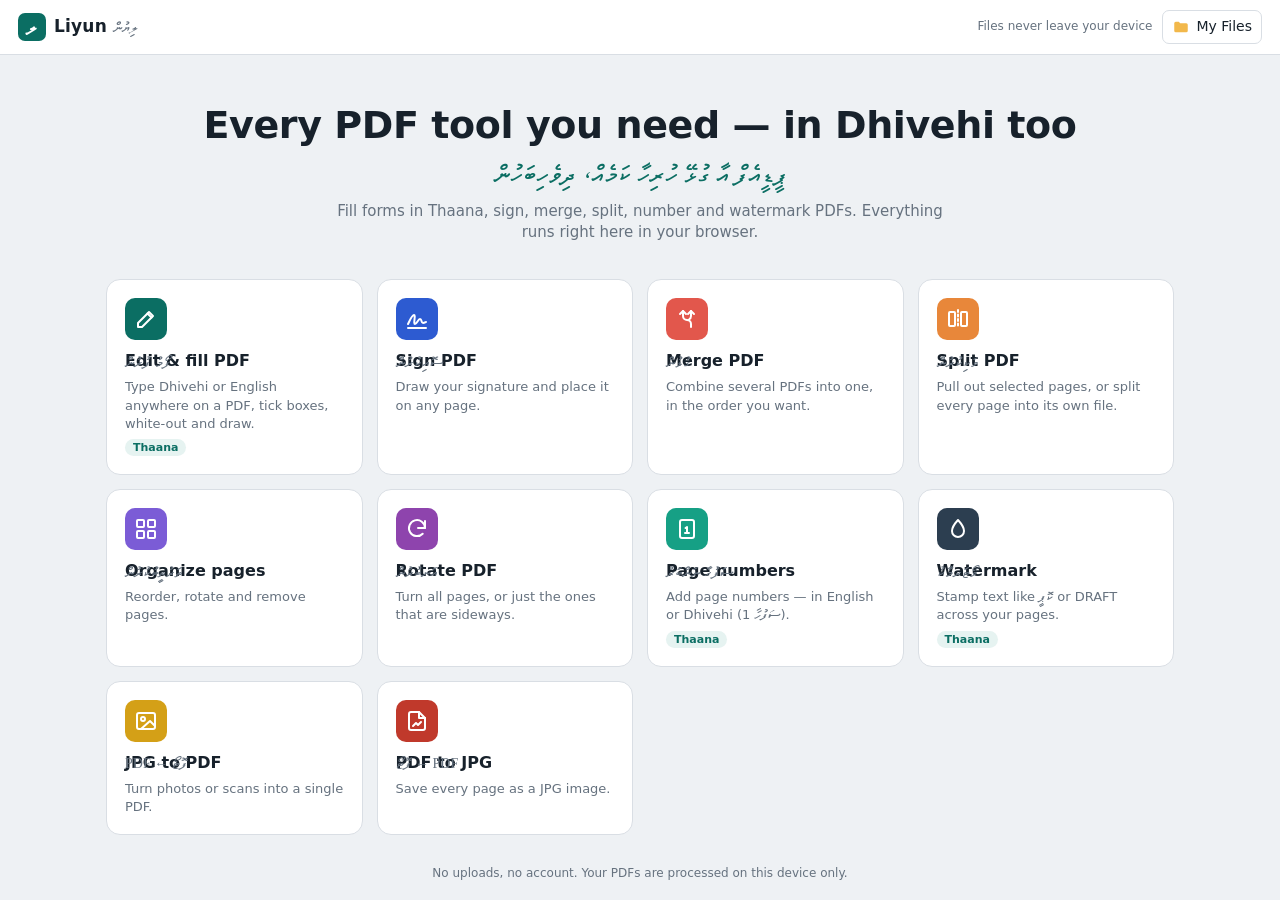
==== commit 47cdac3f: "Add signature upload and My Files library (folders, rename, move, editable saves) Co-Authored-By: Cl" ====
--- a/index.html
+++ b/index.html
@@ -207,17 +207,62 @@
 .busy.on{display:grid}
 .busy div{background:#fff;border-radius:12px;padding:16px 22px;box-shadow:0 10px 30px rgba(0,0,0,.12)}
 
+/* ---------- My Files ---------- */
+.fv{max-width:1000px;margin:0 auto;padding:18px 14px 60px}
+.fv-top{display:flex;flex-wrap:wrap;gap:8px;align-items:center;margin-bottom:12px}
+.fv-top .sp{flex:1}
+.fv-top input[type=search]{border:1px solid var(--line);border-radius:8px;padding:7px 10px;min-width:180px;background:#fff}
+.crumbs{display:flex;flex-wrap:wrap;align-items:center;gap:2px;font-size:16px;font-weight:600}
+.crumbs button{border:0;background:none;padding:4px 6px;border-radius:6px;cursor:pointer;font:inherit;color:var(--ink)}
+.crumbs button:hover,.crumbs button.over{background:var(--accent-2);color:var(--accent)}
+.crumbs span{color:var(--muted)}
+.fv-bulk{display:flex;gap:8px;align-items:center;background:var(--accent-2);border:1px solid #b7dcd6;border-radius:10px;padding:6px 10px;margin-bottom:10px}
+.fv-bulk b{margin-right:auto;color:var(--accent)}
+.fv-list,.pick-list{background:#fff;border:1px solid var(--line);border-radius:12px;overflow:hidden}
+.pick-list{max-height:50vh;overflow:auto;margin:8px 0}
+.fv-row{display:grid;grid-template-columns:22px 30px 1fr 90px 100px 34px;gap:10px;align-items:center;padding:8px 12px;border-top:1px solid #eef1f4;cursor:pointer;min-height:48px}
+.pick-list .fv-row{grid-template-columns:22px 30px 1fr 80px}
+.fv-row:first-child{border-top:0}
+.fv-row:hover{background:#f7f9fb}
+.fv-row.over{background:var(--accent-2);box-shadow:inset 0 0 0 2px var(--accent)}
+.fv-row.dragging{opacity:.4}
+.fv-h{cursor:default;min-height:0;padding:6px 12px;font-size:11px;font-weight:600;color:var(--muted);text-transform:uppercase;letter-spacing:.4px;background:#fafbfc}
+.fv-h:hover{background:#fafbfc}
+.fv-ic svg{width:28px;height:28px;display:block}
+.fv-nm{min-width:0;display:flex;align-items:center;gap:8px;flex-wrap:wrap}
+.fv-name{overflow:hidden;text-overflow:ellipsis;white-space:nowrap;max-width:100%;font-weight:500}
+.fv-nm small{flex-basis:100%;color:var(--muted);font-size:11px}
+.pill{font-size:10px;background:#eef4ff;color:#2d5bd1;border-radius:999px;padding:1px 7px;font-weight:600}
+.c-sz,.c-dt{color:var(--muted);font-size:12px;text-align:right}
+.fv-more{border:0;background:none;font-size:20px;line-height:1;width:32px;height:32px;border-radius:8px;cursor:pointer;color:var(--muted)}
+.fv-more:hover{background:#eef2f5;color:var(--ink)}
+.fv-ck{width:16px;height:16px;accent-color:var(--accent);margin:0}
+.fv-empty{padding:40px 20px;text-align:center;color:var(--muted)}
+.fv-empty b{color:var(--ink)}
+.fv-note{color:var(--muted);font-size:12px;text-align:center;margin-top:14px}
+@media (max-width:600px){.fv-row{grid-template-columns:22px 28px 1fr 34px}.fv-row .c-sz,.fv-row .c-dt{display:none}.hide-sm{display:none}.fv-top input[type=search]{flex-basis:100%;order:5}}
+.fmenu{position:fixed;z-index:120;background:#fff;border:1px solid var(--line);border-radius:10px;box-shadow:0 12px 30px rgba(0,0,0,.15);padding:5px;min-width:190px}
+.fmenu button{display:block;width:100%;text-align:left;border:0;background:none;padding:8px 10px;border-radius:6px;cursor:pointer;font-size:14px}
+.fmenu button:hover{background:#f1f4f7}
+.fmenu button.danger{color:var(--danger)}
+.fmenu hr{border:0;border-top:1px solid #eef1f4;margin:4px 0}
+.dlg-in{width:100%;border:1px solid var(--line);border-radius:8px;padding:9px 10px;font-size:15px;background:#fff;font-family:Faruma,system-ui,sans-serif}
+.dlg-l{display:block;font-size:12px;font-weight:600;color:var(--muted);margin:10px 0 4px}
+.btn.danger{background:var(--danger);color:#fff;padding:7px 14px}
+.muted{color:var(--muted);font-size:12px}
+
 </style>
 </head>
 <body class="t-text">
 <div id="homeView" class="view"></div>
 <div id="toolView" class="view hidden"></div>
+<div id="filesView" class="view hidden"></div>
 <div id="editorView" class="view hidden">
 <header id="bar">
   <button class="btn" id="backBtn" title="All tools"><svg viewBox="0 0 24 24" fill="none" stroke="currentColor" stroke-width="2" stroke-linecap="round" stroke-linejoin="round"><path d="M15 18l-6-6 6-6"/></svg></button>
   <div class="brand"><div class="logo">ލ</div><div>Liyun</div></div>
 
-  <button class="btn" id="openBtn" title="Open a PDF"><svg viewBox="0 0 24 24" fill="none" stroke="currentColor" stroke-width="2" stroke-linecap="round" stroke-linejoin="round"><path d="M3 7a2 2 0 0 1 2-2h4l2 2h8a2 2 0 0 1 2 2v8a2 2 0 0 1-2 2H5a2 2 0 0 1-2-2z"/></svg><span class="lbl">Open PDF</span></button>
+  <button class="btn" id="openBtn" title="Open a PDF"><svg viewBox="0 0 24 24" fill="none" stroke="currentColor" stroke-width="2" stroke-linecap="round" stroke-linejoin="round"><path d="M3 7a2 2 0 0 1 2-2h4l2 2h8a2 2 0 0 1 2 2v8a2 2 0 0 1-2 2H5a2 2 0 0 1-2-2z"/></svg><span class="lbl opt">Open PDF</span></button>
 
   <div class="grp" id="tools">
     <button class="btn" data-tool="select" title="Select / move (V)"><svg viewBox="0 0 24 24" fill="none" stroke="currentColor" stroke-width="2" stroke-linejoin="round"><path d="M5 3l14 8-6 2-3 6z"/></svg><span class="lbl opt">Select</span></button>
@@ -253,7 +298,8 @@
   </div>
 
   <div class="sep"></div>
-  <button class="btn primary" id="saveBtn" disabled><svg viewBox="0 0 24 24" fill="none" stroke="currentColor" stroke-width="2" stroke-linecap="round" stroke-linejoin="round"><path d="M12 3v12M7 10l5 5 5-5M5 21h14"/></svg>Download PDF</button>
+  <button class="btn ghost" id="libSaveBtn" disabled title="Save to My Files (Ctrl+S)"><svg viewBox="0 0 24 24" fill="none" stroke="currentColor" stroke-width="2" stroke-linecap="round" stroke-linejoin="round"><path d="M5 3h11l5 5v11a2 2 0 0 1-2 2H5a2 2 0 0 1-2-2V5a2 2 0 0 1 2-2z"/><path d="M7 3v5h8M7 21v-7h10v7"/></svg><span class="lbl">Save</span></button>
+  <button class="btn primary" id="saveBtn" disabled><svg viewBox="0 0 24 24" fill="none" stroke="currentColor" stroke-width="2" stroke-linecap="round" stroke-linejoin="round"><path d="M12 3v12M7 10l5 5 5-5M5 21h14"/></svg><span class="lbl">Download</span></button>
 </header>
 
 <main id="main">
@@ -262,6 +308,7 @@
     <div class="dvh">ޕީޑީއެފް ފޯމުތައް ދިވެހިން ފުރުމަށް</div>
     <p>Open a PDF, click where you want to write, and type. Everything stays in your browser.</p>
     <button class="btn primary" id="openBtn2" style="font-size:15px;padding:10px 18px">Choose a PDF…</button>
+    <button class="btn ghost" id="openLib" style="font-size:15px;padding:10px 18px;margin-left:6px">From My Files</button>
     <div style="color:var(--muted);font-size:12px;margin-top:8px">or drop a file here</div>
     <div class="steps">
       <div><b>1 · Type</b>Pick <b style="display:inline">Text</b>, click on a dotted line and type. Your normal keys produce Thaana (phonetic layout: h=ހ, a=ަ …).</div>
@@ -433,6 +480,7 @@
     const buf=new Uint8Array(await file.arrayBuffer());
     S.file=buf.slice(0); S.name=file.name||"document.pdf";
     const pdf=await pdfjsLib.getDocument({data:buf, isEvalSupported:false}).promise;
+    S.libId=null; S.libFolder=null;
     S.pdf=pdf; S.dirty=false; S.items=[]; S.history=[]; S.sel=null; S.pages=[];
     pagesEl.innerHTML=""; emptyEl.classList.add("hidden");
     for(let i=1;i<=pdf.numPages;i++){
@@ -443,7 +491,7 @@
     S.scale=fitScale();
     buildPages();
     for (const P of S.pages) await addFormFields(P);
-    $("saveBtn").disabled=false;
+    $("saveBtn").disabled=false; $("libSaveBtn").disabled=false;
     document.title = S.name+" — Liyun";
     updateHint();
     const nf=S.items.filter(i=>i.type==="field").length;
@@ -790,6 +838,7 @@
   const typing=isTypingTarget(document.activeElement);
   if((e.ctrlKey||e.metaKey) && e.code==="Space"){ e.preventDefault(); setDv(!S.dv); toast(S.dv?"Dhivehi typing":"English typing",1200); return; }
   if((e.ctrlKey||e.metaKey) && !e.shiftKey && e.key.toLowerCase()==="z" && !typing && curView==="editor"){ e.preventDefault(); undo(); return; }
+  if((e.ctrlKey||e.metaKey) && e.key.toLowerCase()==="s" && curView==="editor" && S.pdf){ e.preventDefault(); editorSave(); return; }
   if(e.key==="Escape"){ if(typing) document.activeElement.blur(); select(null); return; }
   if(typing) return;
   if((e.key==="Delete"||e.key==="Backspace") && selItem()){ e.preventDefault(); pushHist(); removeItem(selItem()); return; }
@@ -1110,7 +1159,7 @@
 
 function showView(v){
   curView=v;
-  ["home","tool","editor"].forEach(n=>$(n+"View").classList.toggle("hidden",n!==v));
+  ["home","tool","editor","files"].forEach(n=>$(n+"View").classList.toggle("hidden",n!==v));
   $("hint").classList.toggle("hidden", v!=="editor" || !S.pdf);
   if(v!=="editor") setOsk(false);
   window.scrollTo(0,0);
@@ -1119,7 +1168,7 @@
 /* ---------------- home ---------------- */
 function renderHome(){
   const h=$("homeView");
-  h.innerHTML=`<nav class="topnav">${BRAND}<div class="sp"></div><span class="note">Files never leave your device</span></nav>
+  h.innerHTML=`<nav class="topnav">${BRAND}<div class="sp"></div><span class="note hide-sm">Files never leave your device</span><button class="btn ghost" id="myFilesBtn">${FICON.folder.replace("<svg ","<svg width=\"20\" height=\"20\" ")} My Files</button></nav>
   <section class="hero"><h1>Every PDF tool you need — in Dhivehi too</h1>
   <div class="dvh">ޕީޑީއެފް އާ ގުޅޭ ހުރިހާ ކަމެއް، ދިވެހިބަހުން</div>
   <p>Fill forms in Thaana, sign, merge, split, number and watermark PDFs. Everything runs right here in your browser.</p></section>
@@ -1130,6 +1179,7 @@
   <div class="privacy">No uploads, no account. Your PDFs are processed on this device only.</div>`;
   h.querySelectorAll("[data-t]").forEach(b=>b.onclick=()=>openTool(b.dataset.t));
   const c=$("contBtn"); if(c) c.onclick=()=>showView("editor");
+  $("myFilesBtn").onclick=()=>openFiles();
 }
 $("backBtn").onclick=()=>{ renderHome(); showView("home"); };
 
@@ -1164,10 +1214,12 @@
   const t=T.tool, v=$("toolView");
   v.innerHTML=`${toolHead()}<div class="tv-head"><h1>${t.name}</h1><div class="dvh">${t.dv}</div><p>${t.desc}</p></div>
    <div class="picker" id="picker"><button class="btn primary" id="pick">${svgI(t.images?"jpg2pdf":"pdf2jpg").replace('stroke="currentColor"','stroke="#fff"')} Select ${t.images?"images":t.multi?"PDF files":"PDF file"}</button>
+   <button class="btn ghost" id="pickLib" style="margin-left:6px;font-size:16px;padding:12px 18px">From My Files</button>
    <small>or drop ${t.images?"images":"PDFs"} here</small></div>
    <input type="file" id="tvIn" hidden ${t.multi?"multiple":""} accept="${t.images?"image/*":"application/pdf,.pdf"}">`;
   bindBack();
   $("pick").onclick=()=>$("tvIn").click();
+  $("pickLib").onclick=async()=>{ const rs=await pickFromLibrary({images:!!t.images, multi:!!t.multi}); if(rs.length) addToolFiles(rs.map(recToFile)); };
   $("tvIn").onchange=e=>{ addToolFiles([...e.target.files]); e.target.value=""; };
   bindDrop($("picker"));
 }
@@ -1517,16 +1569,338 @@
   const r=T.result, isPdf=/\.pdf$/.test(r.name), v=$("toolView");
   v.innerHTML=`${toolHead()}<div class="done"><div class="ok">✓</div><h2>Your file is ready</h2>
    <p>${esc(r.name)} · ${(r.blob.size/1024/1024).toFixed(2)} MB</p>
-   <div class="btns"><button class="btn primary" id="dlAgain">Download again</button>
+   <div class="btns"><button class="btn primary" id="dlAgain">Download again</button><button class="btn ghost" id="toLib">Save to My Files</button>
    ${isPdf?`<button class="btn ghost" id="toEditor">Edit / fill this PDF</button>`:""}
    <button class="btn ghost" id="again">Back to ${esc(T.tool.name)}</button><button class="btn ghost" id="homeB">All tools</button></div></div>`;
   bindBack();
   $("dlAgain").onclick=()=>saveFile(r.blob,r.name);
+  $("toLib").onclick=async()=>{ const x=await askSaveTo(r.name, FV.folder||""); if(!x||!x.value) return; let nm=x.value; const ext=(r.name.match(/\.[^.]+$/)||[""])[0]; if(ext && !nm.toLowerCase().endsWith(ext)) nm+=ext;
+    try{ const rec=await saveBlobToLibrary(r.blob, nm, {folder:x.folder||null}); toast(`Saved “${rec.name}” to My Files`); }catch(e){ toast("Couldn't save: "+(e.message||e),5000); } };
   $("again").onclick=()=>{ T.result=null; renderWork(); };
   $("homeB").onclick=()=>{ renderHome(); showView("home"); };
   const te=$("toEditor"); if(te) te.onclick=async()=>{ showView("editor"); await openFile(new File([r.blob],r.name,{type:"application/pdf"}),true); };
 }
 
+
+
+/* ====================================================================
+   My Files — a small file library kept in this browser (IndexedDB)
+   records: {id, kind:"folder"|"file", name, parent, created, modified,
+             blob?, size?, mime?, project?:{orig:Blob, items:[...]}}
+   ==================================================================== */
+const LIB=(()=>{
+  let dbp=null;
+  function open(){
+    if(dbp) return dbp;
+    dbp=new Promise((res,rej)=>{
+      let rq; try{ rq=indexedDB.open("liyun",1); }catch(e){ rej(e); return; }
+      rq.onupgradeneeded=()=>{ const st=rq.result.createObjectStore("items",{keyPath:"id"}); st.createIndex("parent","parent"); };
+      rq.onsuccess=()=>res(rq.result); rq.onerror=()=>rej(rq.error);
+    });
+    return dbp;
+  }
+  async function tx(mode,fn){ const db=await open(); return new Promise((res,rej)=>{ const t=db.transaction("items",mode); const st=t.objectStore("items"); let out; Promise.resolve(fn(st)).then(v=>out=v); t.oncomplete=()=>res(out); t.onerror=()=>rej(t.error); t.onabort=()=>rej(t.error||new Error("Storage refused (the browser may be full or in private mode)")); }); }
+  const req=r=>new Promise((res,rej)=>{ r.onsuccess=()=>res(r.result); r.onerror=()=>rej(r.error); });
+  const nid=()=>Date.now().toString(36)+Math.random().toString(36).slice(2,8);
+  return {
+    async all(){ return tx("readonly",st=>req(st.getAll())); },
+    async get(id){ return tx("readonly",st=>req(st.get(id))); },
+    async put(rec){ rec.modified=Date.now(); if(!rec.id){ rec.id=nid(); rec.created=rec.modified; } await tx("readwrite",st=>req(st.put(rec))); return rec; },
+    async del(id){ const all=await this.all(); const kill=new Set([id]); let grew=true;
+      while(grew){ grew=false; for(const r of all) if(!kill.has(r.id) && kill.has(r.parent)){ kill.add(r.id); grew=true; } }
+      await tx("readwrite",st=>{ kill.forEach(k=>st.delete(k)); }); return kill.size; },
+    ok: typeof indexedDB!=="undefined"
+  };
+})();
+try{ navigator.storage && navigator.storage.persist && navigator.storage.persist(); }catch(e){}
+
+const FICON={
+  folder:'<svg viewBox="0 0 24 24"><path d="M3 7a2 2 0 0 1 2-2h4l2 2h8a2 2 0 0 1 2 2v8a2 2 0 0 1-2 2H5a2 2 0 0 1-2-2z" fill="#f2b84b"/></svg>',
+  pdf:'<svg viewBox="0 0 24 24"><path d="M6 2h8l5 5v13a2 2 0 0 1-2 2H6a2 2 0 0 1-2-2V4a2 2 0 0 1 2-2z" fill="#e2574c"/><path d="M14 2v5h5" fill="#f4a9a2"/><text x="12" y="17.5" font-size="5.5" font-family="Arial" font-weight="700" fill="#fff" text-anchor="middle">PDF</text></svg>',
+  img:'<svg viewBox="0 0 24 24"><path d="M6 2h8l5 5v13a2 2 0 0 1-2 2H6a2 2 0 0 1-2-2V4a2 2 0 0 1 2-2z" fill="#3a8fd6"/><path d="M14 2v5h5" fill="#a9cdf0"/><path d="M7 18l3-4 2 2.5 2-2.5 3 4z" fill="#fff"/></svg>',
+  zip:'<svg viewBox="0 0 24 24"><path d="M6 2h8l5 5v13a2 2 0 0 1-2 2H6a2 2 0 0 1-2-2V4a2 2 0 0 1 2-2z" fill="#7d8a97"/><path d="M14 2v5h5" fill="#c3ccd5"/><path d="M10 4h2v2h-2zM12 6h2v2h-2zM10 8h2v2h-2zM12 10h2v2h-2zM10 13h4v4h-4z" fill="#fff"/></svg>',
+  other:'<svg viewBox="0 0 24 24"><path d="M6 2h8l5 5v13a2 2 0 0 1-2 2H6a2 2 0 0 1-2-2V4a2 2 0 0 1 2-2z" fill="#9aa6b2"/><path d="M14 2v5h5" fill="#d5dbe1"/></svg>'
+};
+const ftype=r=> r.kind==="folder"?"folder": /pdf/.test(r.mime||"")||/\.pdf$/i.test(r.name)?"pdf": /^image\//.test(r.mime||"")?"img": /zip/.test(r.mime||"")||/\.zip$/i.test(r.name)?"zip":"other";
+const fsize=n=> n==null?"": n<1024?n+" B": n<1048576?(n/1024).toFixed(0)+" KB": (n/1048576).toFixed(1)+" MB";
+const fdate=t=>{ const d=new Date(t), now=new Date(); return d.toDateString()===now.toDateString()? d.toLocaleTimeString([], {hour:"2-digit",minute:"2-digit"}) : d.toLocaleDateString([], {day:"numeric",month:"short",year: d.getFullYear()===now.getFullYear()?undefined:"numeric"}); };
+const mimeOf=name=> /\.pdf$/i.test(name)?"application/pdf": /\.zip$/i.test(name)?"application/zip": /\.jpe?g$/i.test(name)?"image/jpeg": /\.png$/i.test(name)?"image/png":"";
+
+/* ---------------- dialog helper (prompt/confirm are blocked in frames) ---------------- */
+function dialog({title, body="", input=null, folder=undefined, buttons=[["Cancel",null],["OK","ok","primary"]]}){
+  return new Promise(async resolve=>{
+    let m=$("dlgModal"); if(!m){ m=document.createElement("div"); m.id="dlgModal"; m.className="modal"; document.body.append(m); }
+    let folderOpts="";
+    if(folder!==undefined){ const all=(await LIB.all()).filter(r=>r.kind==="folder"); folderOpts=folderPaths(all).map(([id,path])=>`<option value="${id}" ${id===folder?"selected":""}>${esc(path)}</option>`).join(""); }
+    m.innerHTML=`<div class="card" role="dialog"><h3>${esc(title)}</h3>${body?`<p style="margin:0 0 10px;color:var(--muted)">${body}</p>`:""}
+      ${input!==null?`<input class="dlg-in" id="dlgIn" type="text" value="${esc(input)}" dir="auto" autocomplete="off" autocapitalize="off" spellcheck="false">`:""}
+      ${folder!==undefined?`<label class="dlg-l">Folder</label><select class="dlg-in" id="dlgFolder">${folderOpts}</select>`:""}
+      <div class="row-end">${buttons.map(([l,v,c],i)=>`<button class="btn ${c||"ghost"}" data-i="${i}">${l}</button>`).join("")}</div></div>`;
+    m.classList.add("on");
+    const inp=$("dlgIn");
+    if(inp){ inp.focus(); const dot=inp.value.lastIndexOf("."); inp.setSelectionRange(0, dot>0?dot:inp.value.length); }
+    else { const fs=$("dlgFolder"); const pb=m.querySelector(".btn.primary,.btn.danger"); (fs||pb||m.querySelector("button")).focus(); }
+    const done=v=>{ m.classList.remove("on"); resolve(v===null?null:{action:v, value:inp?inp.value.trim():null, folder:$("dlgFolder")?($("dlgFolder").value||null):null}); };
+    m.querySelectorAll("[data-i]").forEach(b=>b.onclick=()=>done(buttons[+b.dataset.i][1]));
+    m.onkeydown=e=>{ if(e.key==="Escape") done(null); if(e.key==="Enter" && e.target.tagName!=="BUTTON"){ const pr=buttons.findIndex(b=>b[2]==="primary"||b[2]==="danger"); done(buttons[pr>=0?pr:buttons.length-1][1]); } };
+    m.onpointerdown=e=>{ if(e.target===m) done(null); };
+  });
+}
+function folderPaths(folders){
+  const byId=Object.fromEntries(folders.map(f=>[f.id,f]));
+  const path=f=>{ const parts=[]; let c=f, guard=0; while(c && guard++<50){ parts.unshift(c.name); c=byId[c.parent]; } return parts.join(" / "); };
+  return [["","My Files"], ...folders.map(f=>[f.id,"My Files / "+path(f)]).sort((a,b)=>a[1].localeCompare(b[1]))];
+}
+function uniqueName(name, siblings, selfId){
+  const taken=new Set(siblings.filter(s=>s.id!==selfId).map(s=>s.name.toLowerCase()));
+  if(!taken.has(name.toLowerCase())) return name;
+  const m=name.match(/^(.*?)(\.[^.]+)?$/); let i=2; while(taken.has(`${m[1]} (${i})${m[2]||""}`.toLowerCase())) i++;
+  return `${m[1]} (${i})${m[2]||""}`;
+}
+async function siblingsOf(parent){ return (await LIB.all()).filter(r=>(r.parent||null)===(parent||null)); }
+
+/* ---------------- save helpers used by editor & tools ---------------- */
+async function saveBlobToLibrary(blob, name, {folder=null, project=null, id=null}={}){
+  if(!LIB.ok) throw new Error("This browser can't store files");
+  const sib=await siblingsOf(folder);
+  const rec = id ? Object.assign(await LIB.get(id)||{}, {}) : {kind:"file"};
+  rec.kind="file"; rec.parent=folder||null; rec.name=uniqueName(name, sib, rec.id); rec.blob=blob; rec.size=blob.size; rec.mime=blob.type||mimeOf(name);
+  if(project) rec.project=project; else delete rec.project;
+  await LIB.put(rec); return rec;
+}
+async function askSaveTo(defaultName, defaultFolder){
+  return dialog({title:"Save to My Files", input:defaultName, folder:defaultFolder||"", buttons:[["Cancel",null],["Save","save","primary"]]});
+}
+
+// Editor: save (keeps your edits re-editable)
+function editorProject(){
+  return { orig:new Blob([S.file],{type:"application/pdf"}),
+    items:S.items.map(i=>{ const o={...i}; delete o.el; delete o._before; return o; }),
+    deleted:S.pages.map(p=>p.deleted) };
+}
+async function editorSave(){
+  if(!S.pdf) return;
+  if(document.activeElement && document.activeElement.blur) document.activeElement.blur();
+  let target=null, name=S.name, folder=S.libFolder||"";
+  if(S.libId){
+    const r=await dialog({title:`Save “${S.name}”`, body:"Your typing, ticks and signatures stay editable — you can open it again from My Files and carry on.",
+      buttons:[["Cancel",null],["Save as a copy…","copy"],["Save","over","primary"]]});
+    if(!r) return;
+    if(r.action==="over") target=S.libId;
+  }
+  if(!target){
+    const r=await askSaveTo(S.name.replace(/(-filled)?\.pdf$/i,"")+".pdf", folder);
+    if(!r || !r.value) return;
+    name=/\.pdf$/i.test(r.value)?r.value:r.value+".pdf"; folder=r.folder||null;
+  }
+  busy(true,"Saving…");
+  try{
+    const bytes=await buildPdf();
+    const rec=await saveBlobToLibrary(new Blob([bytes],{type:"application/pdf"}), name, {folder: target? S.libFolder : folder, project:editorProject(), id:target});
+    S.libId=rec.id; S.libFolder=rec.parent; S.name=rec.name; S.dirty=false; document.title=rec.name+" — Liyun";
+    busy(false); toast(`Saved to My Files${rec.parent?"":""} as “${rec.name}”`);
+  }catch(e){ busy(false); console.error(e); toast("Couldn't save: "+(e.message||e),5000); }
+}
+
+// Open a library record in the editor (restoring editable items if present)
+async function openRecordInEditor(rec){
+  showView("editor");
+  const src = rec.project ? rec.project.orig : rec.blob;
+  await openFile(new File([src], rec.name, {type:"application/pdf"}), true);
+  if(!S.pdf) return;
+  if(rec.project){
+    const fields=S.items.filter(i=>i.type==="field");
+    const savedFields=rec.project.items.filter(i=>i.type==="field");
+    savedFields.forEach((sf,k)=>{ const f=fields[k]; if(f && f.name===sf.name){ f.value=sf.value; restoreField(f); } });
+    for(const it of rec.project.items){ if(it.type==="field") continue; const o={...it}; o.id=uid++; o.el=null; S.items.push(o); renderItem(o); }
+    (rec.project.deleted||[]).forEach((d,i)=>{ const P=S.pages[i]; if(P && d){ P.deleted=true; P.el.classList.add("deleted"); const b=P.el.parentElement.querySelector(".pagebar button"); if(b) b.textContent="Restore page"; } });
+  }
+  S.libId=rec.id; S.libFolder=rec.parent||null; S.name=rec.name; S.dirty=false; S.history=[];
+  document.title=rec.name+" — Liyun";
+}
+
+/* ---------------- My Files view ---------------- */
+let FV={folder:null, q:"", sel:new Set()};
+async function openFiles(folder){
+  if(folder!==undefined) FV.folder=folder;
+  showView("files"); await renderFiles();
+}
+async function renderFiles(){
+  const v=$("filesView");
+  let all=[]; try{ all=await LIB.all(); }catch(e){ v.innerHTML=`<nav class="topnav">${BRAND}</nav><div class="done"><h2>Storage isn't available</h2><p>This browser blocked local storage (private mode?). My Files needs it.</p></div>`; return; }
+  const byId=Object.fromEntries(all.map(r=>[r.id,r]));
+  if(FV.folder && !byId[FV.folder]) FV.folder=null;
+  const crumbs=[]; let c=byId[FV.folder]; while(c){ crumbs.unshift(c); c=byId[c.parent]; }
+  const q=FV.q.trim().toLowerCase();
+  let list = q ? all.filter(r=>r.name.toLowerCase().includes(q)) : all.filter(r=>(r.parent||null)===FV.folder);
+  list.sort((a,b)=> (a.kind===b.kind?0:a.kind==="folder"?-1:1) || a.name.localeCompare(b.name,undefined,{numeric:true}));
+  const pathOf=r=>{ const p=[]; let x=byId[r.parent]; while(x){ p.unshift(x.name); x=byId[x.parent]; } return p.length?p.join(" / "):"My Files"; };
+  const totalSize=all.reduce((a,r)=>a+(r.size||0),0);
+  const count=r=>all.filter(x=>x.parent===r.id).length;
+  FV.sel.forEach(id=>{ if(!byId[id]) FV.sel.delete(id); });
+  v.innerHTML=`<nav class="topnav"><button class="btn" id="fvHome"><svg viewBox="0 0 24 24" fill="none" stroke="currentColor" stroke-width="2" stroke-linecap="round" stroke-linejoin="round"><path d="M15 18l-6-6 6-6"/></svg> All tools</button>${BRAND}<div class="sp"></div><span class="note">${all.filter(r=>r.kind==="file").length} files · ${fsize(totalSize)}</span></nav>
+  <div class="fv">
+    <div class="fv-top">
+      <div class="crumbs"><button data-f="">My Files</button>${crumbs.map(f=>`<span>›</span><button data-f="${f.id}">${esc(f.name)}</button>`).join("")}</div>
+      <div class="sp"></div>
+      <input type="search" id="fvQ" placeholder="Search all files" value="${esc(FV.q)}" dir="auto" autocapitalize="off">
+      <button class="btn ghost" id="fvNew"><svg viewBox="0 0 24 24" fill="none" stroke="currentColor" stroke-width="2" stroke-linecap="round"><path d="M3 7a2 2 0 0 1 2-2h4l2 2h8a2 2 0 0 1 2 2v8a2 2 0 0 1-2 2H5a2 2 0 0 1-2-2z"/><path d="M12 11v5M9.5 13.5h5"/></svg>New folder</button>
+      <button class="btn primary" id="fvUp"><svg viewBox="0 0 24 24" fill="none" stroke="currentColor" stroke-width="2" stroke-linecap="round" stroke-linejoin="round"><path d="M12 21V9M7 14l5-5 5 5M5 3h14"/></svg>Add files</button>
+    </div>
+    ${FV.sel.size?`<div class="fv-bulk"><b>${FV.sel.size} selected</b><button class="btn ghost" id="bMove">Move to…</button><button class="btn ghost" id="bDel" style="color:var(--danger)">Delete</button><button class="btn" id="bClear">Clear</button></div>`:""}
+    <div class="fv-list" id="fvList">
+      ${list.length?`<div class="fv-row fv-h"><span></span><span></span><span>Name</span><span class="c-sz">Size</span><span class="c-dt">Modified</span><span></span></div>`:""}
+      ${list.map(r=>`<div class="fv-row" data-id="${r.id}" draggable="true">
+        <input type="checkbox" class="fv-ck" ${FV.sel.has(r.id)?"checked":""} aria-label="Select">
+        <span class="fv-ic">${FICON[ftype(r)]}</span>
+        <span class="fv-nm"><span class="fv-name" dir="auto">${esc(r.name)}</span>${r.project?`<span class="pill" title="Your edits can be continued">editable</span>`:""}${q?`<small>${esc(pathOf(r))}</small>`:""}</span>
+        <span class="c-sz">${r.kind==="folder"?count(r)+" item"+(count(r)===1?"":"s"):fsize(r.size)}</span>
+        <span class="c-dt">${fdate(r.modified)}</span>
+        <button class="fv-more" aria-label="More actions">⋯</button>
+      </div>`).join("")}
+      ${!list.length?`<div class="fv-empty">${q?"No files match your search.":`<b>This folder is empty</b><br>Save a PDF here from the editor or any tool, or drop files onto this page.`}</div>`:""}
+    </div>
+    <p class="fv-note">Files are kept in this browser on this device only. Clearing your browser data removes them — download anything important.</p>
+  </div>
+  <input type="file" id="fvIn" multiple hidden accept="application/pdf,.pdf,image/*,.zip">`;
+  $("fvHome").onclick=()=>{ renderHome(); showView("home"); };
+  v.querySelectorAll(".crumbs [data-f]").forEach(b=>{ b.onclick=()=>{ FV.folder=b.dataset.f||null; FV.q=""; FV.sel.clear(); renderFiles(); }; dropTarget(b, b.dataset.f||null); });
+  const qi=$("fvQ"); qi.oninput=()=>{ FV.q=qi.value; clearTimeout(qi._t); qi._t=setTimeout(async()=>{ const pos=qi.selectionStart; await renderFiles(); const n=$("fvQ"); n.focus(); n.setSelectionRange(pos,pos); },150); };
+  $("fvNew").onclick=newFolder;
+  $("fvUp").onclick=()=>$("fvIn").click();
+  $("fvIn").onchange=e=>{ importFiles([...e.target.files]); e.target.value=""; };
+  if($("bClear")){ $("bClear").onclick=()=>{ FV.sel.clear(); renderFiles(); }; $("bMove").onclick=()=>moveItems([...FV.sel]); $("bDel").onclick=()=>deleteItems([...FV.sel]); }
+  v.querySelectorAll(".fv-row[data-id]").forEach(row=>{
+    const r=byId[row.dataset.id];
+    row.querySelector(".fv-ck").onclick=e=>{ e.stopPropagation(); e.target.checked?FV.sel.add(r.id):FV.sel.delete(r.id); renderFiles(); };
+    row.querySelector(".fv-more").onclick=e=>{ e.stopPropagation(); fileMenu(r, e.currentTarget); };
+    row.onclick=e=>{ if(e.target.closest("input,button")) return; openItem(r); };
+    row.oncontextmenu=e=>{ e.preventDefault(); fileMenu(r, row.querySelector(".fv-more")); };
+    row.addEventListener("dragstart",e=>{ const ids=FV.sel.has(r.id)?[...FV.sel]:[r.id]; e.dataTransfer.setData("text/x-lib",JSON.stringify(ids)); e.dataTransfer.effectAllowed="move"; row.classList.add("dragging"); });
+    row.addEventListener("dragend",()=>row.classList.remove("dragging"));
+    if(r.kind==="folder") dropTarget(row, r.id);
+  });
+}
+function dropTarget(el, folderId){
+  el.addEventListener("dragover",e=>{ if(e.dataTransfer.types.includes("text/x-lib")){ e.preventDefault(); e.stopPropagation(); el.classList.add("over"); } });
+  el.addEventListener("dragleave",()=>el.classList.remove("over"));
+  el.addEventListener("drop",async e=>{ const d=e.dataTransfer.getData("text/x-lib"); if(!d) return; e.preventDefault(); e.stopPropagation(); el.classList.remove("over"); await doMove(JSON.parse(d), folderId); });
+}
+document.addEventListener("dragover",e=>{ if(curView==="files" && e.dataTransfer.types.includes("Files")) e.preventDefault(); });
+document.addEventListener("drop",e=>{ if(curView==="files" && e.dataTransfer.files.length){ e.preventDefault(); importFiles([...e.dataTransfer.files]); } });
+
+async function importFiles(files){
+  if(!files.length) return;
+  busy(true,"Adding files…");
+  try{ for(const f of files){ await saveBlobToLibrary(f.slice(0,f.size,f.type||mimeOf(f.name)), f.name, {folder:FV.folder}); } toast(`Added ${files.length} file${files.length>1?"s":""}`); }
+  catch(e){ toast("Couldn't add files: "+(e.message||e),5000); }
+  busy(false); renderFiles();
+}
+async function newFolder(){
+  const r=await dialog({title:"New folder", input:"New folder", buttons:[["Cancel",null],["Create","ok","primary"]]});
+  if(!r||!r.value) return;
+  const sib=await siblingsOf(FV.folder);
+  await LIB.put({kind:"folder", name:uniqueName(r.value,sib), parent:FV.folder});
+  renderFiles();
+}
+async function renameItem(r){
+  const res=await dialog({title:r.kind==="folder"?"Rename folder":"Rename file", input:r.name, buttons:[["Cancel",null],["Rename","ok","primary"]]});
+  if(!res||!res.value||res.value===r.name) return;
+  let nm=res.value; if(r.kind==="file"){ const ext=(r.name.match(/\.[^.]+$/)||[""])[0]; if(ext && !/\.[^.]+$/.test(nm)) nm+=ext; }
+  const sib=await siblingsOf(r.parent); r.name=uniqueName(nm,sib,r.id); await LIB.put(r);
+  if(S.libId===r.id){ S.name=r.name; }
+  renderFiles(); toast("Renamed");
+}
+async function moveItems(ids){
+  const all=await LIB.all(); const first=all.find(x=>x.id===ids[0]);
+  const res=await dialog({title:`Move ${ids.length>1?ids.length+" items":"“"+esc(first?.name||"")+"”"}`, folder:first?.parent||"", buttons:[["Cancel",null],["Move here","ok","primary"]]});
+  if(!res) return; await doMove(ids, res.folder||null);
+}
+async function doMove(ids, folderId){
+  const all=await LIB.all(); const byId=Object.fromEntries(all.map(r=>[r.id,r]));
+  let moved=0, skipped=0;
+  for(const id of ids){ const r=byId[id]; if(!r) continue;
+    // a folder can't go inside itself
+    let c=byId[folderId], bad=false; while(c){ if(c.id===id){ bad=true; break; } c=byId[c.parent]; }
+    if(bad || (r.parent||null)===(folderId||null)){ skipped++; continue; }
+    const sib=all.filter(x=>(x.parent||null)===(folderId||null)); r.name=uniqueName(r.name,sib,r.id); r.parent=folderId||null; await LIB.put(r); all.push(r); moved++; }
+  FV.sel.clear(); renderFiles(); if(moved) toast(`Moved ${moved} item${moved>1?"s":""}`);
+}
+async function deleteItems(ids){
+  const all=await LIB.all(); const rs=all.filter(r=>ids.includes(r.id)); const hasFolder=rs.some(r=>r.kind==="folder");
+  const res=await dialog({title:`Delete ${rs.length>1?rs.length+" items":"“"+rs[0].name+"”"}?`, body: hasFolder?"Folders are deleted together with everything inside them. This can't be undone.":"This can't be undone.", buttons:[["Cancel",null],["Delete","ok","danger"]]});
+  if(!res) return; let n=0; for(const id of ids) n+=await LIB.del(id);
+  if(S.libId && !(await LIB.get(S.libId))) S.libId=null;
+  FV.sel.clear(); renderFiles(); toast(`Deleted ${n} item${n>1?"s":""}`);
+}
+async function openItem(r){
+  if(r.kind==="folder"){ FV.folder=r.id; FV.q=""; FV.sel.clear(); return renderFiles(); }
+  const t=ftype(r);
+  if(t==="pdf") return openRecordInEditor(r);
+  if(t==="img") return previewImage(r);
+  saveFile(r.blob, r.name);
+}
+function previewImage(r){
+  const url=URL.createObjectURL(r.blob);
+  dialog({title:r.name, body:`<img src="${url}" alt="" style="max-width:100%;max-height:60vh;display:block;margin:auto;border-radius:8px">`, buttons:[["Close",null],["Download","dl","primary"]]})
+    .then(x=>{ URL.revokeObjectURL(url); if(x&&x.action==="dl") saveFile(r.blob,r.name); });
+}
+function fileMenu(r, anchor){
+  closeMenu();
+  const t=ftype(r); const m=document.createElement("div"); m.className="fmenu"; m.id="fmenu";
+  const items=[];
+  if(r.kind==="folder") items.push(["Open",()=>openItem(r)]);
+  if(t==="pdf"){ items.push([r.project?"Continue editing":"Open in editor",()=>openRecordInEditor(r)]);
+    items.push(["sep"]); [["sign","Sign"],["merge","Merge with…"],["split","Split"],["organize","Organize pages"],["numbers","Add page numbers"],["watermark","Watermark"],["pdf2jpg","Convert to JPG"]].forEach(([id,l])=>items.push([l,()=>openToolWith(id,[r])])); items.push(["sep"]); }
+  if(t==="img"){ items.push(["View",()=>previewImage(r)],["Convert to PDF",()=>openToolWith("jpg2pdf",[r])],["sep"]); }
+  if(r.kind==="file") items.push(["Download",()=>saveFile(r.blob,r.name)]);
+  items.push(["Rename",()=>renameItem(r)],["Move to…",()=>moveItems([r.id])]);
+  if(r.kind==="file") items.push(["Duplicate",async()=>{ const c={...r}; delete c.id; const sib=await siblingsOf(r.parent); c.name=uniqueName(r.name.replace(/(\.[^.]+)?$/," copy$1"),sib); await LIB.put(c); renderFiles(); }]);
+  items.push(["sep"],["Delete",()=>deleteItems([r.id]),"danger"]);
+  m.innerHTML=items.map(([l,,c],i)=>l==="sep"?`<hr>`:`<button data-i="${i}" class="${c||""}">${l}</button>`).join("");
+  document.body.append(m);
+  const a=anchor.getBoundingClientRect(); const mw=m.offsetWidth, mh=m.offsetHeight;
+  m.style.left=Math.max(8,Math.min(innerWidth-mw-8, a.right-mw))+"px";
+  m.style.top=(a.bottom+mh+8>innerHeight? Math.max(8,a.top-mh-4) : a.bottom+4)+"px";
+  m.querySelectorAll("[data-i]").forEach(b=>b.onclick=()=>{ closeMenu(); items[+b.dataset.i][1](); });
+  setTimeout(()=>document.addEventListener("pointerdown",menuAway,true),0);
+}
+function menuAway(e){ if(!e.target.closest("#fmenu")) closeMenu(); }
+function closeMenu(){ const m=$("fmenu"); m&&m.remove(); document.removeEventListener("pointerdown",menuAway,true); }
+addEventListener("scroll",closeMenu,{passive:true});
+
+/* ---------------- pick from My Files (used by tools & editor) ---------------- */
+const recToFile=r=>new File([r.blob], r.name, {type:r.mime||mimeOf(r.name)});
+async function openToolWith(id, recs){
+  if(id==="sign"||id==="edit"){ await openRecordInEditor(recs[0]); if(id==="sign") setTimeout(()=>$("sigBtn").click(),200); return; }
+  openTool(id); await addToolFiles(recs.map(recToFile));
+}
+async function pickFromLibrary({images=false, multi=false}={}){
+  const all=await LIB.all(); const byId=Object.fromEntries(all.map(r=>[r.id,r]));
+  let folder=null; const chosen=new Set();
+  return new Promise(resolve=>{
+    let m=$("pickModal"); if(!m){ m=document.createElement("div"); m.id="pickModal"; m.className="modal"; document.body.append(m); }
+    const fits=r=> r.kind==="folder" || (images ? ftype(r)==="img" : ftype(r)==="pdf");
+    const draw=()=>{
+      const crumbs=[]; let c=byId[folder]; while(c){ crumbs.unshift(c); c=byId[c.parent]; }
+      const list=all.filter(r=>(r.parent||null)===folder && fits(r)).sort((a,b)=>(a.kind===b.kind?0:a.kind==="folder"?-1:1)||a.name.localeCompare(b.name,undefined,{numeric:true}));
+      m.innerHTML=`<div class="card" style="width:min(620px,100%)"><h3>Choose from My Files</h3>
+        <div class="crumbs"><button data-f="">My Files</button>${crumbs.map(f=>`<span>›</span><button data-f="${f.id}">${esc(f.name)}</button>`).join("")}</div>
+        <div class="pick-list">${list.map(r=>`<div class="fv-row pk" data-id="${r.id}">${r.kind==="folder"?"<span></span>":`<input type="checkbox" class="fv-ck" ${chosen.has(r.id)?"checked":""}>`}<span class="fv-ic">${FICON[ftype(r)]}</span><span class="fv-nm"><span class="fv-name" dir="auto">${esc(r.name)}</span></span><span class="c-sz">${r.kind==="folder"?"":fsize(r.size)}</span></div>`).join("")||`<div class="fv-empty">No ${images?"images":"PDFs"} here.</div>`}</div>
+        <div class="row-end"><span class="muted" style="margin-right:auto;align-self:center">${chosen.size?chosen.size+" selected":""}</span><button class="btn ghost" data-x="c">Cancel</button><button class="btn primary" data-x="ok" ${chosen.size?"":"disabled"}>Use ${chosen.size>1?chosen.size+" files":"file"}</button></div></div>`;
+      m.querySelectorAll(".crumbs [data-f]").forEach(b=>b.onclick=()=>{ folder=b.dataset.f||null; draw(); });
+      m.querySelectorAll(".pk").forEach(row=>row.onclick=()=>{ const r=byId[row.dataset.id];
+        if(r.kind==="folder"){ folder=r.id; return draw(); }
+        if(!multi) chosen.clear(); chosen.has(r.id)?chosen.delete(r.id):chosen.add(r.id); draw(); });
+      m.querySelector('[data-x="c"]').onclick=()=>{ m.classList.remove("on"); resolve([]); };
+      m.querySelector('[data-x="ok"]').onclick=()=>{ m.classList.remove("on"); resolve([...chosen].map(id=>byId[id])); };
+    };
+    draw(); m.classList.add("on");
+  });
+}
+
+$("libSaveBtn").onclick=editorSave;
+$("openLib").onclick=async()=>{ const rs=await pickFromLibrary({}); if(rs[0]) openRecordInEditor(rs[0]); };
 renderHome(); showView("home");
 
 </script>
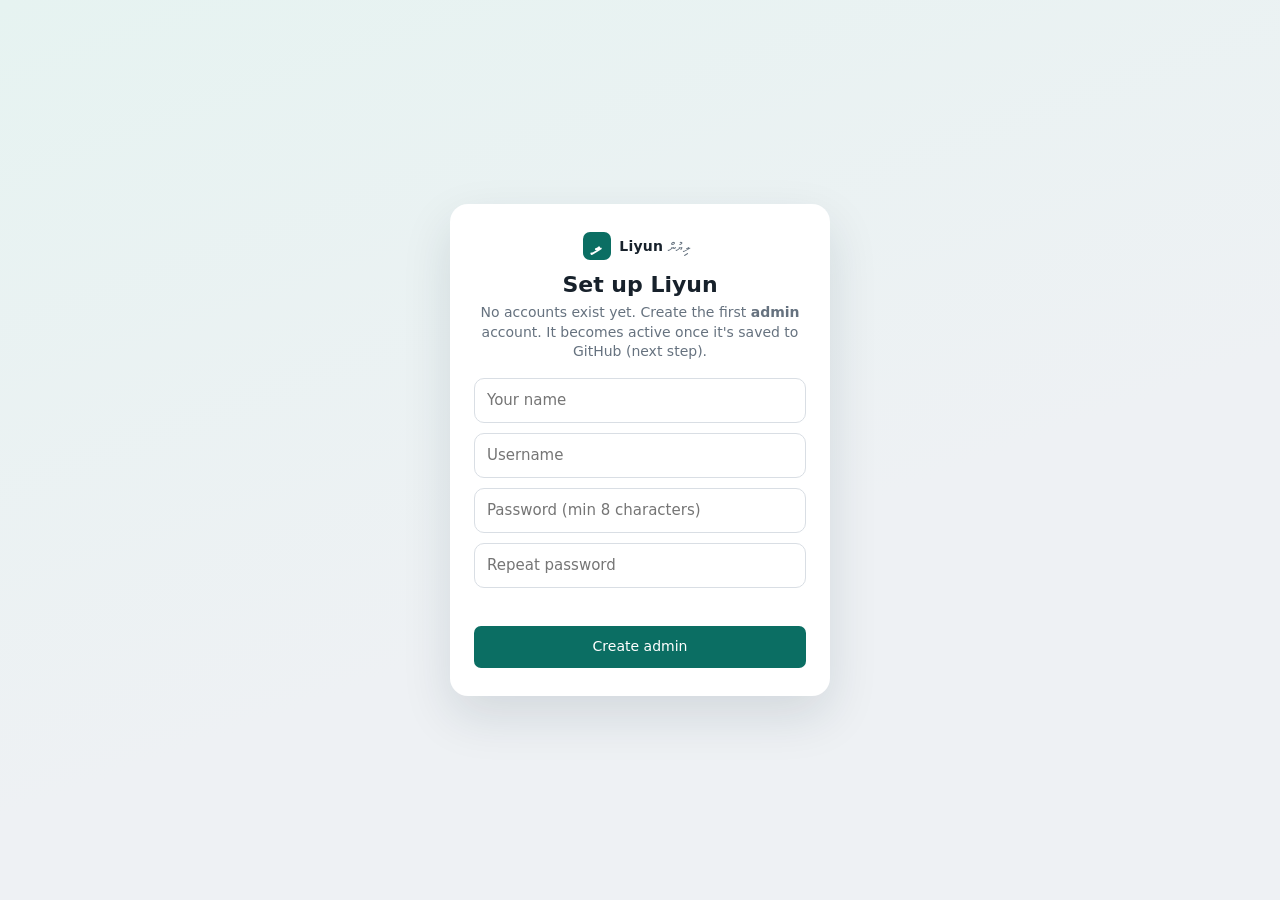
==== commit f711f93e: "Add sign-in gate and Admin page (users.json, publish via GitHub) Co-Authored-By: Claude Opus 5.5 <no" ====
--- a/index.html
+++ b/index.html
@@ -251,12 +251,41 @@
 .btn.danger{background:var(--danger);color:#fff;padding:7px 14px}
 .muted{color:var(--muted);font-size:12px}
 
+/* ---------- sign-in & admin ---------- */
+body.locked .view, body.locked #hint, body.locked .osk{display:none!important}
+#gate{position:fixed;inset:0;z-index:200;display:grid;place-items:center;padding:16px;background:linear-gradient(160deg,#e6f3f1,#eef1f4 60%)}
+.gate-card{background:#fff;border-radius:18px;box-shadow:0 20px 50px rgba(20,40,60,.12);padding:28px 24px;width:min(380px,100%);text-align:center}
+.gate-card h2{margin:10px 0 2px;font-size:22px}
+.gate-card .gm{color:var(--muted);margin:0 0 16px;font-size:14px}
+.gate-card form{display:flex;flex-direction:column;gap:10px;text-align:left}
+.gate-card input:not([type=checkbox]){border:1px solid var(--line);border-radius:10px;padding:11px 12px;font-size:15px;width:100%}
+.gate-card input:focus{outline:2px solid #b7dcd6;border-color:var(--accent)}
+.gm2{color:var(--muted);font-size:13px}
+.gerr{color:var(--danger);font-size:13px;min-height:18px}
+.avatar{width:24px;height:24px;border-radius:50%;background:var(--accent);color:#fff;display:inline-grid;place-items:center;font-size:12px;font-weight:700}
+.fm-h{padding:6px 10px 4px;font-size:14px}
+.fv-row.ad{grid-template-columns:1.4fr 1fr 90px 90px 34px}
+.mono{font-family:ui-monospace,Menlo,Consolas,monospace;font-size:13px;color:#3b4652}
+.pill.adm{background:#efe8ff;color:#6b43d1}.pill.blk{background:#fdeceb;color:var(--danger)}.pill.ok{background:var(--accent-2);color:var(--accent)}
+.pub{display:flex;flex-wrap:wrap;gap:10px;align-items:center;background:#fff7e6;border:1px solid #f3d18a;border-radius:12px;padding:12px 14px;margin-bottom:14px}
+.pub>div{flex:1;min-width:200px;font-size:13px;color:#6b5320}
+.pub b{color:#4a3910}
+.ghset{background:#fff;border:1px solid var(--line);border-radius:12px;padding:12px 14px;margin-top:16px}
+.ghset summary{cursor:pointer;font-weight:600}
+.ghgrid{display:grid;grid-template-columns:1fr 140px;gap:10px}
+.ghgrid label,.uform label{display:flex;flex-direction:column;gap:4px;font-size:12px;font-weight:600;color:#3b4652}
+.ghgrid input,.uform input:not([type=checkbox]){border:1px solid var(--line);border-radius:8px;padding:8px 10px;font-size:14px;font-weight:400}
+.uform{display:flex;flex-direction:column;gap:10px}
+.uform .chk{flex-direction:row;font-size:14px;font-weight:400}
+@media (max-width:600px){.fv-row.ad{grid-template-columns:1fr 70px 34px}.fv-row.ad>span:nth-child(2),.fv-row.ad>span:nth-child(3){display:none}.ghgrid{grid-template-columns:1fr}}
+
 </style>
 </head>
-<body class="t-text">
+<body class="t-text locked">
 <div id="homeView" class="view"></div>
 <div id="toolView" class="view hidden"></div>
 <div id="filesView" class="view hidden"></div>
+<div id="adminView" class="view hidden"></div>
 <div id="editorView" class="view hidden">
 <header id="bar">
   <button class="btn" id="backBtn" title="All tools"><svg viewBox="0 0 24 24" fill="none" stroke="currentColor" stroke-width="2" stroke-linecap="round" stroke-linejoin="round"><path d="M15 18l-6-6 6-6"/></svg></button>
@@ -1159,7 +1188,7 @@
 
 function showView(v){
   curView=v;
-  ["home","tool","editor","files"].forEach(n=>$(n+"View").classList.toggle("hidden",n!==v));
+  ["home","tool","editor","files","admin"].forEach(n=>$(n+"View").classList.toggle("hidden",n!==v));
   $("hint").classList.toggle("hidden", v!=="editor" || !S.pdf);
   if(v!=="editor") setOsk(false);
   window.scrollTo(0,0);
@@ -1168,7 +1197,7 @@
 /* ---------------- home ---------------- */
 function renderHome(){
   const h=$("homeView");
-  h.innerHTML=`<nav class="topnav">${BRAND}<div class="sp"></div><span class="note hide-sm">Files never leave your device</span><button class="btn ghost" id="myFilesBtn">${FICON.folder.replace("<svg ","<svg width=\"20\" height=\"20\" ")} My Files</button></nav>
+  h.innerHTML=`<nav class="topnav">${BRAND}<div class="sp"></div><span class="note hide-sm">Files never leave your device</span><button class="btn ghost" id="myFilesBtn">${FICON.folder.replace("<svg ","<svg width=\"20\" height=\"20\" ")} My Files</button>${AUTH.me?`<button class="btn ghost" id="meBtn" title="Account"><span class="avatar">${esc((AUTH.me.name||AUTH.me.u).trim()[0]||"?").toUpperCase()}</span><span class="hide-sm">${esc(AUTH.me.name||AUTH.me.u)}</span></button>`:""}</nav>
   <section class="hero"><h1>Every PDF tool you need — in Dhivehi too</h1>
   <div class="dvh">ޕީޑީއެފް އާ ގުޅޭ ހުރިހާ ކަމެއް، ދިވެހިބަހުން</div>
   <p>Fill forms in Thaana, sign, merge, split, number and watermark PDFs. Everything runs right here in your browser.</p></section>
@@ -1180,6 +1209,11 @@
   h.querySelectorAll("[data-t]").forEach(b=>b.onclick=()=>openTool(b.dataset.t));
   const c=$("contBtn"); if(c) c.onclick=()=>showView("editor");
   $("myFilesBtn").onclick=()=>openFiles();
+  const me=$("meBtn"); if(me) me.onclick=()=>{ closeMenu(); const m=document.createElement("div"); m.className="fmenu"; m.id="fmenu";
+    m.innerHTML=`<div class="fm-h"><b dir="auto">${esc(AUTH.me.name||"")}</b><br><span class="muted">${esc(AUTH.me.u)} · ${AUTH.me.role==="admin"?"Admin":"User"}</span></div><hr>${isAdmin()?'<button data-a="admin">Admin — manage users</button>':""}<button data-a="out">Sign out</button>`;
+    document.body.append(m); const r=me.getBoundingClientRect(); m.style.left=Math.max(8,r.right-m.offsetWidth)+"px"; m.style.top=r.bottom+4+"px";
+    m.querySelectorAll("[data-a]").forEach(b=>b.onclick=()=>{ closeMenu(); b.dataset.a==="admin"?openAdmin():signOut(); });
+    setTimeout(()=>document.addEventListener("pointerdown",menuAway,true),0); };
 }
 $("backBtn").onclick=()=>{ renderHome(); showView("home"); };
 
@@ -1584,6 +1618,197 @@
 
 
 /* ====================================================================
+   Sign-in gate + Admin (users.json in the GitHub repo, PBKDF2 hashes)
+   ==================================================================== */
+const AUTH={ users:null, sha:null, me:null, dirty:false };
+const AUTH_KEY="liyun.session", GH_KEY="liyun.gh";
+const hex=b=>[...new Uint8Array(b)].map(x=>x.toString(16).padStart(2,"0")).join("");
+async function hashPw(pw, saltHex){
+  const salt=Uint8Array.from(saltHex.match(/../g).map(h=>parseInt(h,16)));
+  const key=await crypto.subtle.importKey("raw", new TextEncoder().encode(pw), "PBKDF2", false, ["deriveBits"]);
+  return hex(await crypto.subtle.deriveBits({name:"PBKDF2", salt, iterations:150000, hash:"SHA-256"}, key, 256));
+}
+const newSalt=()=>hex(crypto.getRandomValues(new Uint8Array(16)));
+const lsGet=k=>{ try{ return JSON.parse(localStorage.getItem(k)||"null"); }catch(e){ return null; } };
+const lsSet=(k,v)=>{ try{ v==null?localStorage.removeItem(k):localStorage.setItem(k,JSON.stringify(v)); }catch(e){} };
+const normU=u=>String(u||"").trim().toLowerCase();
+
+async function loadUsers(){
+  const r=await fetch("users.json?ts="+Date.now(), {cache:"no-store"});
+  if(!r.ok) throw new Error("users.json missing ("+r.status+")");
+  const j=await r.json(); return Array.isArray(j.users)?j.users:[];
+}
+
+/* ---------------- gate UI ---------------- */
+function gate(html){
+  let g=$("gate"); if(!g){ g=document.createElement("div"); g.id="gate"; document.body.append(g); }
+  document.body.classList.add("locked");
+  g.innerHTML=`<div class="gate-card"><div class="brand" style="justify-content:center;margin-bottom:6px"><div class="logo">ލ</div><div>Liyun <small>ލިޔުން</small></div></div>${html}</div>`;
+  return g;
+}
+function unlock(){ document.body.classList.remove("locked"); const g=$("gate"); g&&g.remove(); renderHome(); showView(curView||"home"); }
+
+async function authStart(){
+  let users;
+  try{ users=await loadUsers(); }
+  catch(e){ gate(`<h2>Can't check sign-in</h2><p class="gm">The user list couldn't be loaded. Check your connection and reload.</p><button class="btn primary" onclick="location.reload()">Reload</button>`); return; }
+  AUTH.users=users;
+  const pending=lsGet("liyun.pendingUsers");      // admin's own unpublished changes on this device
+  if(!users.length && !(pending&&pending.length)) return setupScreen();
+  const sess=lsGet(AUTH_KEY);
+  const list = users.length ? users : pending;
+  if(sess){
+    const u=list.find(x=>x.u===sess.u);
+    if(u && u.active!==false && u.hash===sess.h && Date.now()<sess.exp){ AUTH.me=u; return unlock(); }
+    lsSet(AUTH_KEY,null);
+    if(u && u.active===false) return loginScreen("Your account has been blocked. Contact the admin.");
+  }
+  loginScreen();
+}
+function loginScreen(msg){
+  const g=gate(`<h2>Sign in</h2><p class="gm">ސައިން އިން ކުރައްވާ</p>
+    <form id="lf"><input id="lu" placeholder="Username" autocomplete="username" autocapitalize="off" spellcheck="false" required>
+    <input id="lp" type="password" placeholder="Password" autocomplete="current-password" required>
+    <label class="chk gm2"><input type="checkbox" id="lr" checked> Keep me signed in on this device</label>
+    <div class="gerr" id="le">${msg?esc(msg):""}</div>
+    <button class="btn primary" style="width:100%;justify-content:center;padding:11px">Sign in</button></form>
+    <p class="gm2">No account? Ask the admin to add you.</p>`);
+  $("lu").focus();
+  $("lf").onsubmit=async e=>{
+    e.preventDefault(); const btn=g.querySelector("button.primary"); btn.disabled=true; btn.textContent="Checking…";
+    const list=AUTH.users.length?AUTH.users:(lsGet("liyun.pendingUsers")||[]);
+    const u=list.find(x=>x.u===normU($("lu").value));
+    let ok=false; if(u){ ok=(await hashPw($("lp").value,u.salt))===u.hash; }
+    btn.disabled=false; btn.textContent="Sign in";
+    if(!ok){ $("le").textContent="Wrong username or password."; return; }
+    if(u.active===false){ $("le").textContent="This account is blocked. Contact the admin."; return; }
+    AUTH.me=u; lsSet(AUTH_KEY,{u:u.u,h:u.hash,exp:Date.now()+($("lr").checked?30:1)*864e5});
+    unlock(); toast(`Welcome, ${u.name||u.u}`);
+  };
+}
+function setupScreen(){
+  const g=gate(`<h2>Set up Liyun</h2><p class="gm">No accounts exist yet. Create the first <b>admin</b> account. It becomes active once it's saved to GitHub (next step).</p>
+    <form id="sf"><input id="sn" placeholder="Your name" required><input id="su" placeholder="Username" autocapitalize="off" spellcheck="false" required pattern="[A-Za-z0-9._\\-]{3,30}" title="3–30 letters, numbers, . _ -">
+    <input id="sp" type="password" placeholder="Password (min 8 characters)" minlength="8" required autocomplete="new-password">
+    <input id="sp2" type="password" placeholder="Repeat password" minlength="8" required autocomplete="new-password">
+    <div class="gerr" id="se"></div><button class="btn primary" style="width:100%;justify-content:center;padding:11px">Create admin</button></form>`);
+  $("sf").onsubmit=async e=>{
+    e.preventDefault(); if($("sp").value!==$("sp2").value){ $("se").textContent="Passwords don't match."; return; }
+    const salt=newSalt(); const u={u:normU($("su").value), name:$("sn").value.trim(), role:"admin", active:true, salt, hash:await hashPw($("sp").value,salt), created:new Date().toISOString()};
+    AUTH.users=[u]; AUTH.me=u; AUTH.dirty=true; lsSet("liyun.pendingUsers",AUTH.users);
+    lsSet(AUTH_KEY,{u:u.u,h:u.hash,exp:Date.now()+30*864e5});
+    unlock(); openAdmin(); toast("Admin created — now publish it to GitHub to switch sign-in on");
+  };
+}
+function signOut(){ lsSet(AUTH_KEY,null); AUTH.me=null; location.reload(); }
+const isAdmin=()=>AUTH.me && AUTH.me.role==="admin";
+
+/* ---------------- admin page ---------------- */
+async function openAdmin(){
+  if(!isAdmin()) return;
+  const pend=lsGet("liyun.pendingUsers");
+  if(pend && pend.length){ AUTH.users=pend; AUTH.dirty=true; }
+  showView("admin"); renderAdmin();
+}
+function renderAdmin(){
+  const v=$("adminView"), gh=lsGet(GH_KEY)||{repo:"mrshaneez/liyun",branch:"main",token:""};
+  const users=[...AUTH.users].sort((a,b)=>(a.role===b.role?0:a.role==="admin"?-1:1)||a.u.localeCompare(b.u));
+  const admins=AUTH.users.filter(u=>u.role==="admin"&&u.active!==false).length;
+  v.innerHTML=`<nav class="topnav"><button class="btn" id="adBack"><svg viewBox="0 0 24 24" fill="none" stroke="currentColor" stroke-width="2" stroke-linecap="round" stroke-linejoin="round"><path d="M15 18l-6-6 6-6"/></svg> All tools</button>${BRAND}<div class="sp"></div><span class="note">Admin</span></nav>
+  <div class="fv">
+    ${AUTH.dirty?`<div class="pub"><div><b>Unpublished changes</b><br><span>Users can't sign in with these changes until you publish them.</span></div><button class="btn ghost" id="adDl">Download users.json</button><button class="btn primary" id="adPub">Publish to GitHub</button></div>`:""}
+    <div class="fv-top"><div class="crumbs"><button>Users</button></div><div class="sp"></div><span class="muted">${users.length} account${users.length===1?"":"s"}</span><button class="btn primary" id="adAdd">+ Add user</button></div>
+    <div class="fv-list">
+      <div class="fv-row fv-h ad"><span>Name</span><span>Username</span><span>Role</span><span>Status</span><span></span></div>
+      ${users.map(u=>`<div class="fv-row ad" data-u="${esc(u.u)}"><span class="fv-name" dir="auto">${esc(u.name||"")}${AUTH.me.u===u.u?' <span class="pill">you</span>':""}</span><span class="mono">${esc(u.u)}</span>
+        <span>${u.role==="admin"?'<span class="pill adm">Admin</span>':"User"}</span><span>${u.active===false?'<span class="pill blk">Blocked</span>':'<span class="pill ok">Active</span>'}</span>
+        <button class="fv-more" aria-label="Actions">⋯</button></div>`).join("")}
+    </div>
+    <details class="ghset" ${gh.token?"":"open"}><summary>GitHub publishing settings ${gh.token?"✓":""}</summary>
+      <p class="muted">Publishing saves <code>users.json</code> to your repo; Vercel then redeploys (about a minute). Create a <a href="https://github.com/settings/personal-access-tokens/new" target="_blank" rel="noopener">fine-grained token</a> with access to <b>only this repository</b> and <b>Contents: Read and write</b>. It's stored only in this browser.</p>
+      <div class="ghgrid"><label>Repository<input id="ghRepo" value="${esc(gh.repo)}"></label><label>Branch<input id="ghBr" value="${esc(gh.branch)}"></label>
+      <label style="grid-column:1/-1">Token<input id="ghTok" type="password" value="${esc(gh.token)}" placeholder="github_pat_…" autocomplete="off"></label></div>
+      <div class="row-end" style="margin-top:6px">${gh.token?`<button class="btn ghost" id="ghForget">Forget token</button>`:""}<button class="btn ghost" id="ghSave">Save settings</button></div>
+    </details>
+    <p class="fv-note">Admins can manage users. Note: sign-in hides the app from casual visitors; it isn't bank-grade security (the site is static), and everyone's PDFs still stay on their own device.</p>
+  </div>`;
+  $("adBack").onclick=()=>{ renderHome(); showView("home"); };
+  $("adAdd").onclick=addUser;
+  if($("adPub")){ $("adPub").onclick=publishUsers; $("adDl").onclick=()=>saveFile(new Blob([usersJson()],{type:"application/json"}),"users.json"); }
+  $("ghSave").onclick=()=>{ lsSet(GH_KEY,{repo:$("ghRepo").value.trim(),branch:$("ghBr").value.trim()||"main",token:$("ghTok").value.trim()}); toast("Settings saved on this device"); renderAdmin(); };
+  if($("ghForget")) $("ghForget").onclick=()=>{ lsSet(GH_KEY,{...gh,token:""}); renderAdmin(); };
+  v.querySelectorAll(".fv-row.ad[data-u]").forEach(row=>{ const u=AUTH.users.find(x=>x.u===row.dataset.u);
+    const open=e=>{ e.stopPropagation(); userMenu(u,row.querySelector(".fv-more"),admins); };
+    row.querySelector(".fv-more").onclick=open; row.onclick=open; });
+}
+function stage(){ AUTH.dirty=true; lsSet("liyun.pendingUsers",AUTH.users); renderAdmin(); }
+function usersJson(){ return JSON.stringify({version:1, note:"Liyun accounts. Passwords are PBKDF2-SHA256 hashes. Edit via the Admin page.", users:AUTH.users},null,2)+"\n"; }
+function userMenu(u, anchor, admins){
+  closeMenu(); const m=document.createElement("div"); m.className="fmenu"; m.id="fmenu";
+  const lastAdmin = u.role==="admin" && u.active!==false && admins<=1;
+  const items=[["Reset password…",()=>resetPw(u)],["Rename…",()=>renameUser(u)]];
+  if(u.role==="admin"){ if(!lastAdmin) items.push(["Make regular user",()=>{u.role="user";stage();}]); } else items.push(["Make admin",()=>{u.role="admin";stage();}]);
+  if(u.u!==AUTH.me.u && !lastAdmin) items.push(u.active===false?["Unblock",()=>{u.active=true;stage();}]:["Block",()=>{u.active=false;stage();}]);
+  if(u.u!==AUTH.me.u && !lastAdmin) items.push(["sep"],["Delete account",async()=>{ const r=await dialog({title:`Delete “${u.u}”?`,body:"They won't be able to sign in. Their files stay on their own device.",buttons:[["Cancel",null],["Delete","ok","danger"]]}); if(r){ AUTH.users=AUTH.users.filter(x=>x!==u); stage(); } },"danger"]);
+  m.innerHTML=items.map(([l,,c],i)=>l==="sep"?"<hr>":`<button data-i="${i}" class="${c||""}">${l}</button>`).join("");
+  document.body.append(m); const a=anchor.getBoundingClientRect();
+  m.style.left=Math.max(8,Math.min(innerWidth-m.offsetWidth-8,a.right-m.offsetWidth))+"px"; m.style.top=(a.bottom+m.offsetHeight+8>innerHeight?Math.max(8,a.top-m.offsetHeight-4):a.bottom+4)+"px";
+  m.querySelectorAll("[data-i]").forEach(b=>b.onclick=()=>{ closeMenu(); items[+b.dataset.i][1](); });
+  setTimeout(()=>document.addEventListener("pointerdown",menuAway,true),0);
+}
+function userForm(title, {name="",user="",withUser=true,withName=true,pw=true,role=false}={}){
+  return new Promise(res=>{
+    let m=$("dlgModal"); if(!m){ m=document.createElement("div"); m.id="dlgModal"; m.className="modal"; document.body.append(m); }
+    m.innerHTML=`<div class="card"><h3>${esc(title)}</h3><form id="uf" class="uform">
+      ${withName?`<label>Full name<input id="ufN" value="${esc(name)}" dir="auto" required></label>`:""}
+      ${withUser?`<label>Username<input id="ufU" value="${esc(user)}" autocapitalize="off" spellcheck="false" required pattern="[A-Za-z0-9._\\-]{3,30}" title="3–30 letters, numbers, . _ -"></label>`:""}
+      ${pw?`<label>Password <span class="muted">(min 8 characters — share it with them privately)</span><div style="display:flex;gap:6px"><input id="ufP" type="text" minlength="8" required autocomplete="off" style="flex:1"><button type="button" class="btn ghost" id="ufG">Generate</button></div></label>`:""}
+      ${role?`<label class="chk"><input type="checkbox" id="ufA"> Admin (can manage users)</label>`:""}
+      <div class="gerr" id="ufE"></div>
+      <div class="row-end"><button type="button" class="btn ghost" id="ufC">Cancel</button><button class="btn primary">Save</button></div></form></div>`;
+    m.classList.add("on");
+    const gen=()=>{ const a="abcdefghjkmnpqrstuvwxyzABCDEFGHJKLMNPQRSTUVWXYZ23456789"; const r=crypto.getRandomValues(new Uint8Array(10)); $("ufP").value=[...r].map(x=>a[x%a.length]).join(""); };
+    if(pw){ $("ufG").onclick=gen; }
+    (m.querySelector("input")||{}).focus?.();
+    $("ufC").onclick=()=>{ m.classList.remove("on"); res(null); };
+    $("uf").onsubmit=e=>{ e.preventDefault();
+      const out={name:$("ufN")?.value.trim(), u:$("ufU")?normU($("ufU").value):null, pw:$("ufP")?.value, admin:$("ufA")?.checked};
+      if(out.u!==null && out.u!==user && AUTH.users.some(x=>x.u===out.u)){ $("ufE").textContent="That username is taken."; return; }
+      m.classList.remove("on"); res(out); };
+  });
+}
+async function addUser(){
+  const f=await userForm("Add user",{role:true}); if(!f) return;
+  const salt=newSalt(); AUTH.users.push({u:f.u,name:f.name,role:f.admin?"admin":"user",active:true,salt,hash:await hashPw(f.pw,salt),created:new Date().toISOString()});
+  stage(); toast(`Added ${f.u} — publish to make it live`);
+}
+async function resetPw(u){
+  const f=await userForm(`New password for ${u.u}`,{withUser:false,withName:false}); if(!f) return;
+  u.salt=newSalt(); u.hash=await hashPw(f.pw,u.salt); stage();
+  if(u.u===AUTH.me.u) lsSet(AUTH_KEY,{u:u.u,h:u.hash,exp:Date.now()+30*864e5});
+}
+async function renameUser(u){ const f=await userForm(`Rename ${u.u}`,{name:u.name,withUser:false,pw:false}); if(!f) return; u.name=f.name; stage(); }
+
+async function publishUsers(){
+  const gh=lsGet(GH_KEY)||{};
+  if(!gh.token||!gh.repo){ toast("Add your GitHub token in the settings below first",4000); const d=document.querySelector(".ghset"); if(d) d.open=true; return; }
+  busy(true,"Publishing to GitHub…");
+  try{
+    const api=`https://api.github.com/repos/${gh.repo}/contents/users.json`;
+    const H={Authorization:"Bearer "+gh.token, Accept:"application/vnd.github+json"};
+    let sha; const cur=await fetch(api+"?ref="+encodeURIComponent(gh.branch||"main"),{headers:H,cache:"no-store"});
+    if(cur.ok) sha=(await cur.json()).sha; else if(cur.status!==404) throw new Error(ghErr(cur.status));
+    const body={message:`Update users (${AUTH.me.u} via Liyun admin)`, content:btoa(unescape(encodeURIComponent(usersJson()))), branch:gh.branch||"main"}; if(sha) body.sha=sha;
+    const r=await fetch(api,{method:"PUT",headers:{...H,"Content-Type":"application/json"},body:JSON.stringify(body)});
+    if(!r.ok) throw new Error(ghErr(r.status));
+    AUTH.dirty=false; lsSet("liyun.pendingUsers",null); busy(false); renderAdmin();
+    dialog({title:"Published ✓",body:"users.json was saved to GitHub. Vercel is redeploying — changes are live in about a minute.",buttons:[["OK","ok","primary"]]});
+  }catch(e){ busy(false); toast("Publish failed: "+(e.message||e),6000); }
+}
+function ghErr(s){ return s===401?"the token is invalid or expired": s===403?"the token doesn't have Contents write access to this repo": s===404?"repository not found (check the name, and that the token can access it)": s===409||s===422?"the file changed on GitHub — reload and try again":"GitHub error "+s; }
+
+
+/* ====================================================================
    My Files — a small file library kept in this browser (IndexedDB)
    records: {id, kind:"folder"|"file", name, parent, created, modified,
              blob?, size?, mime?, project?:{orig:Blob, items:[...]}}
@@ -1902,6 +2127,7 @@
 $("libSaveBtn").onclick=editorSave;
 $("openLib").onclick=async()=>{ const rs=await pickFromLibrary({}); if(rs[0]) openRecordInEditor(rs[0]); };
 renderHome(); showView("home");
+authStart();
 
 </script>
 </body>
